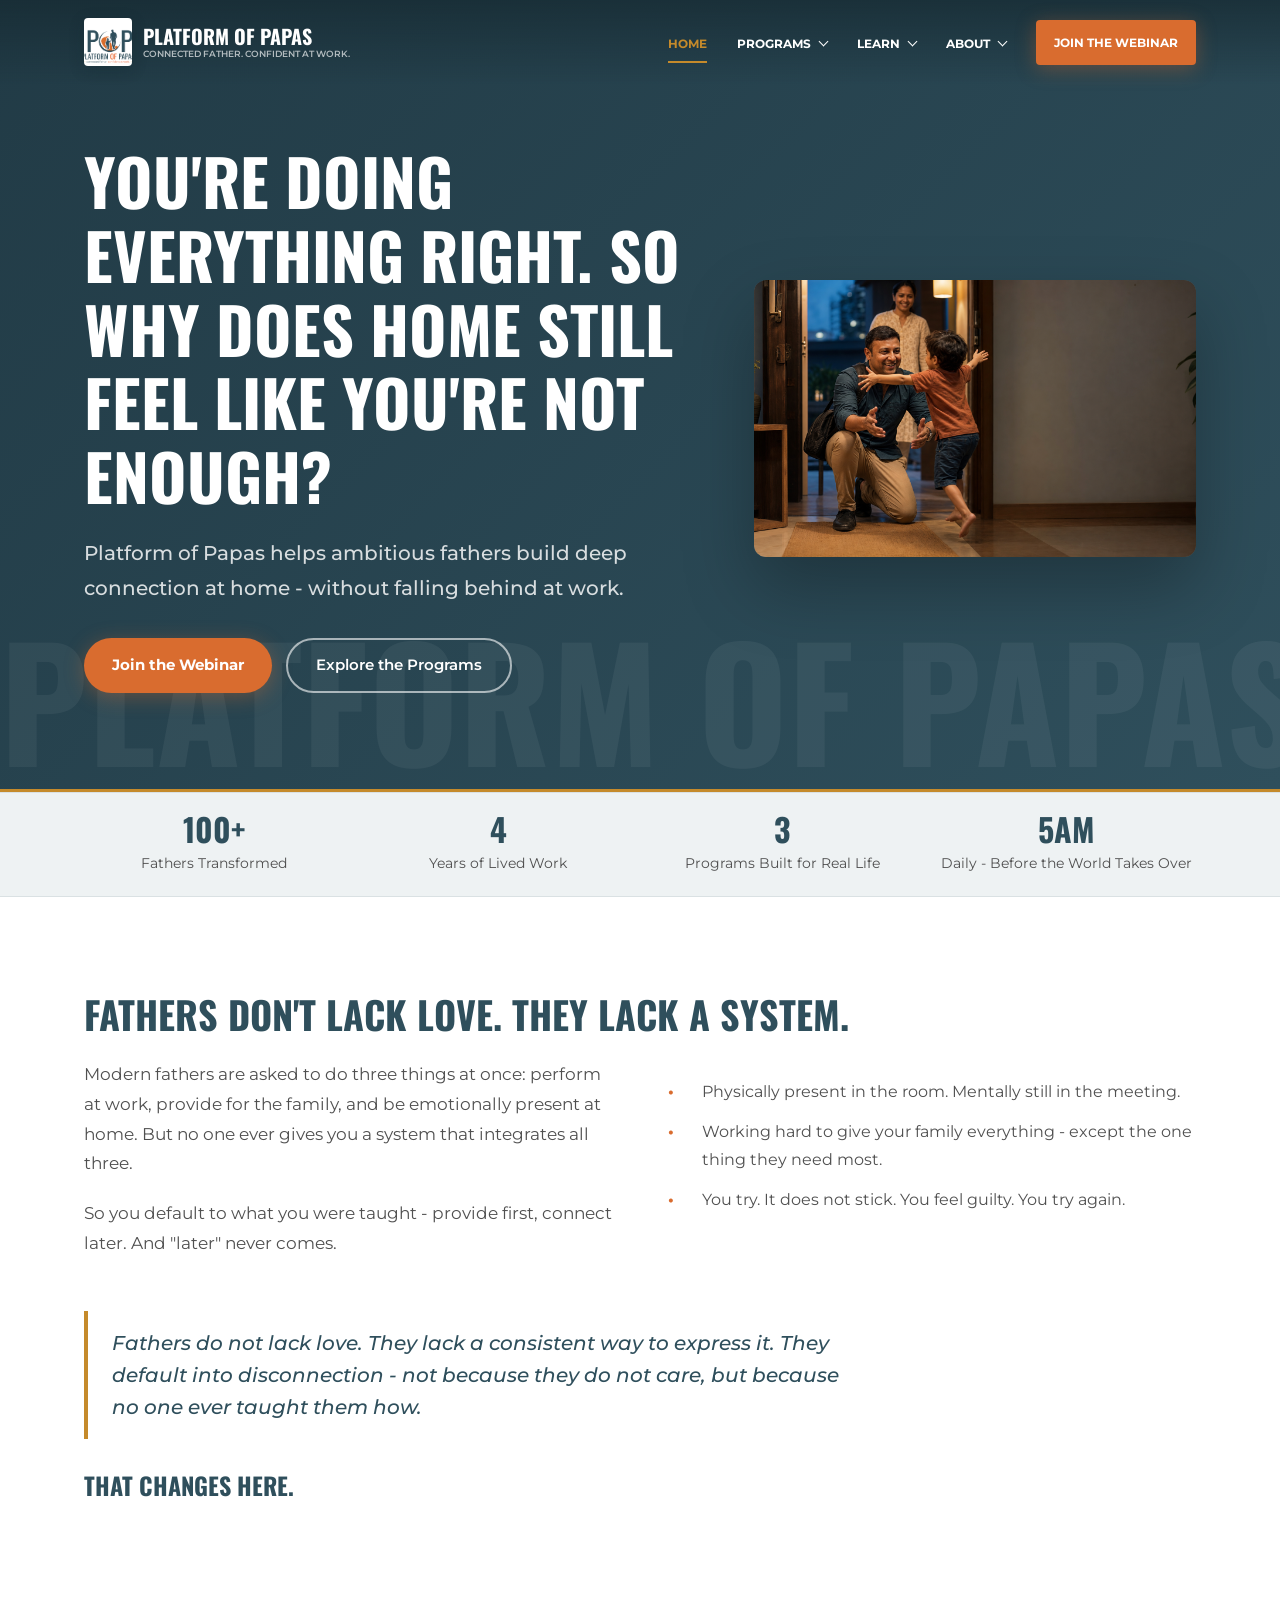
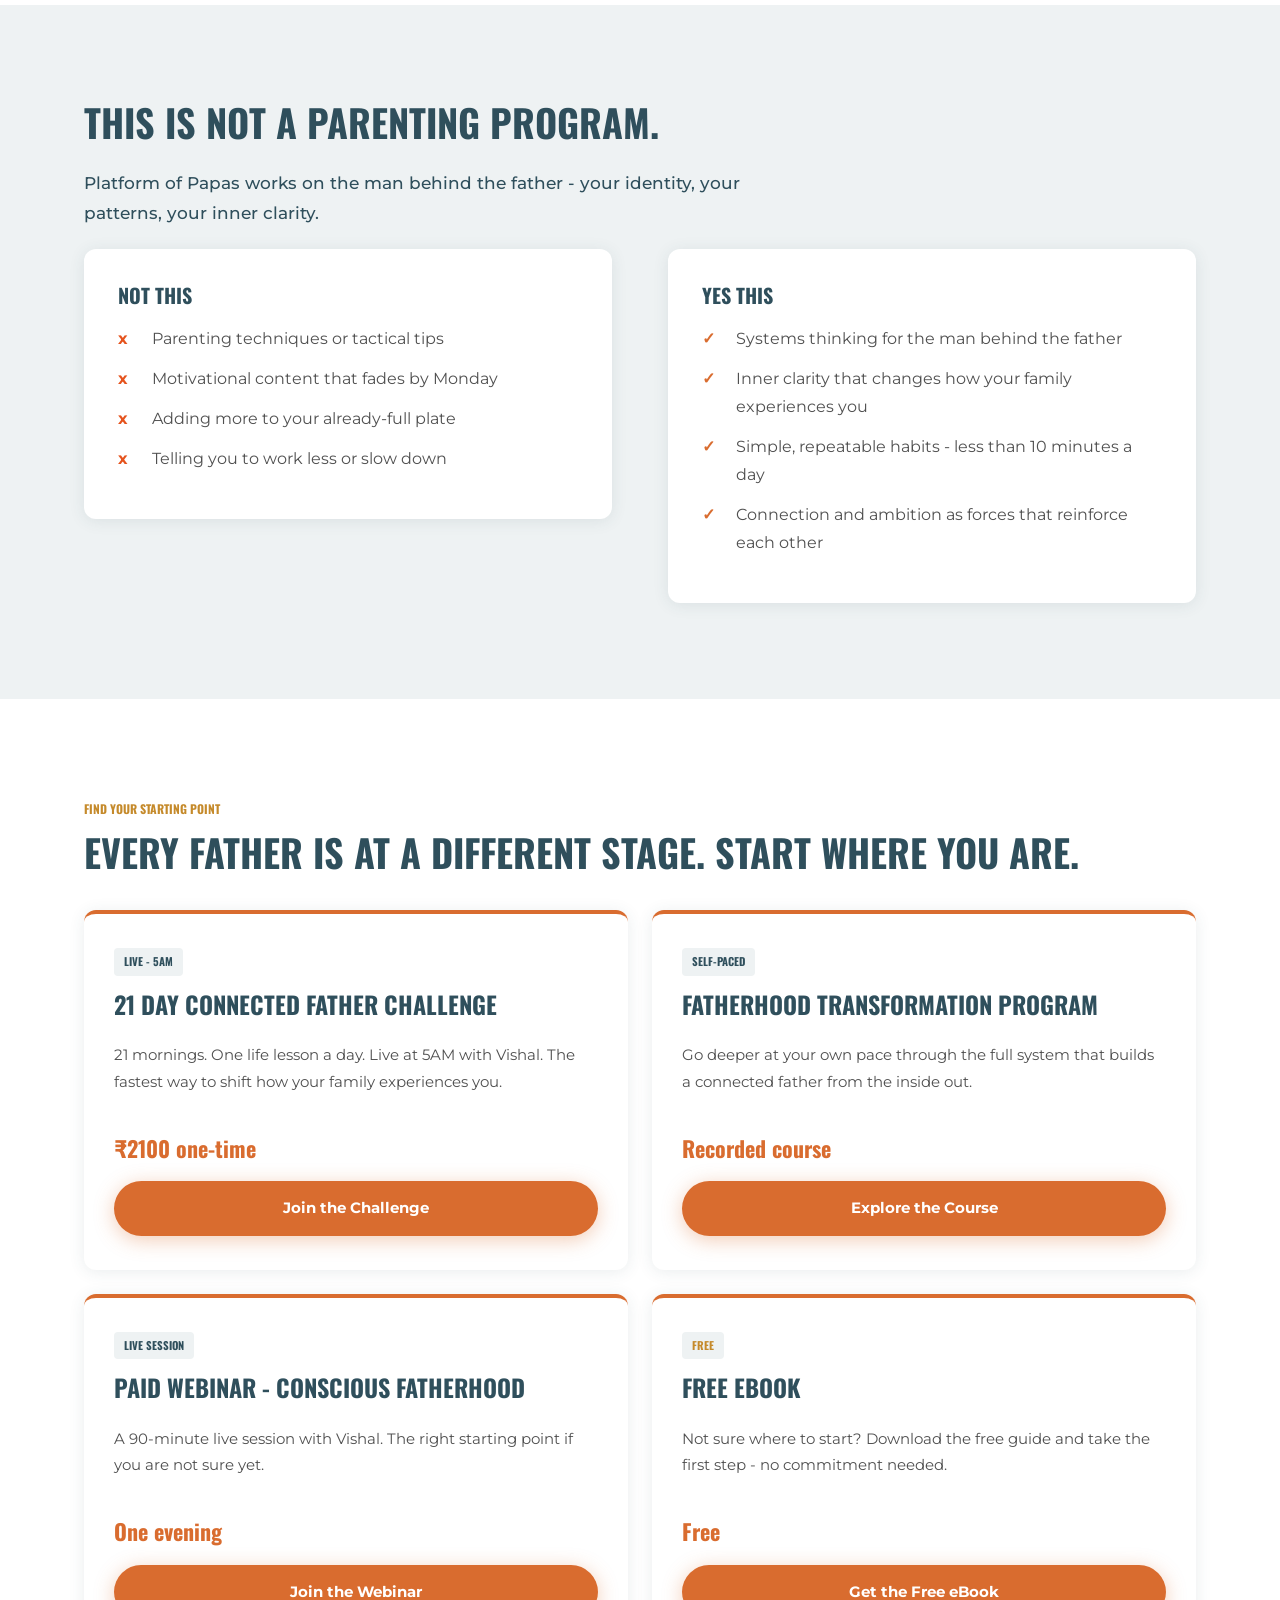
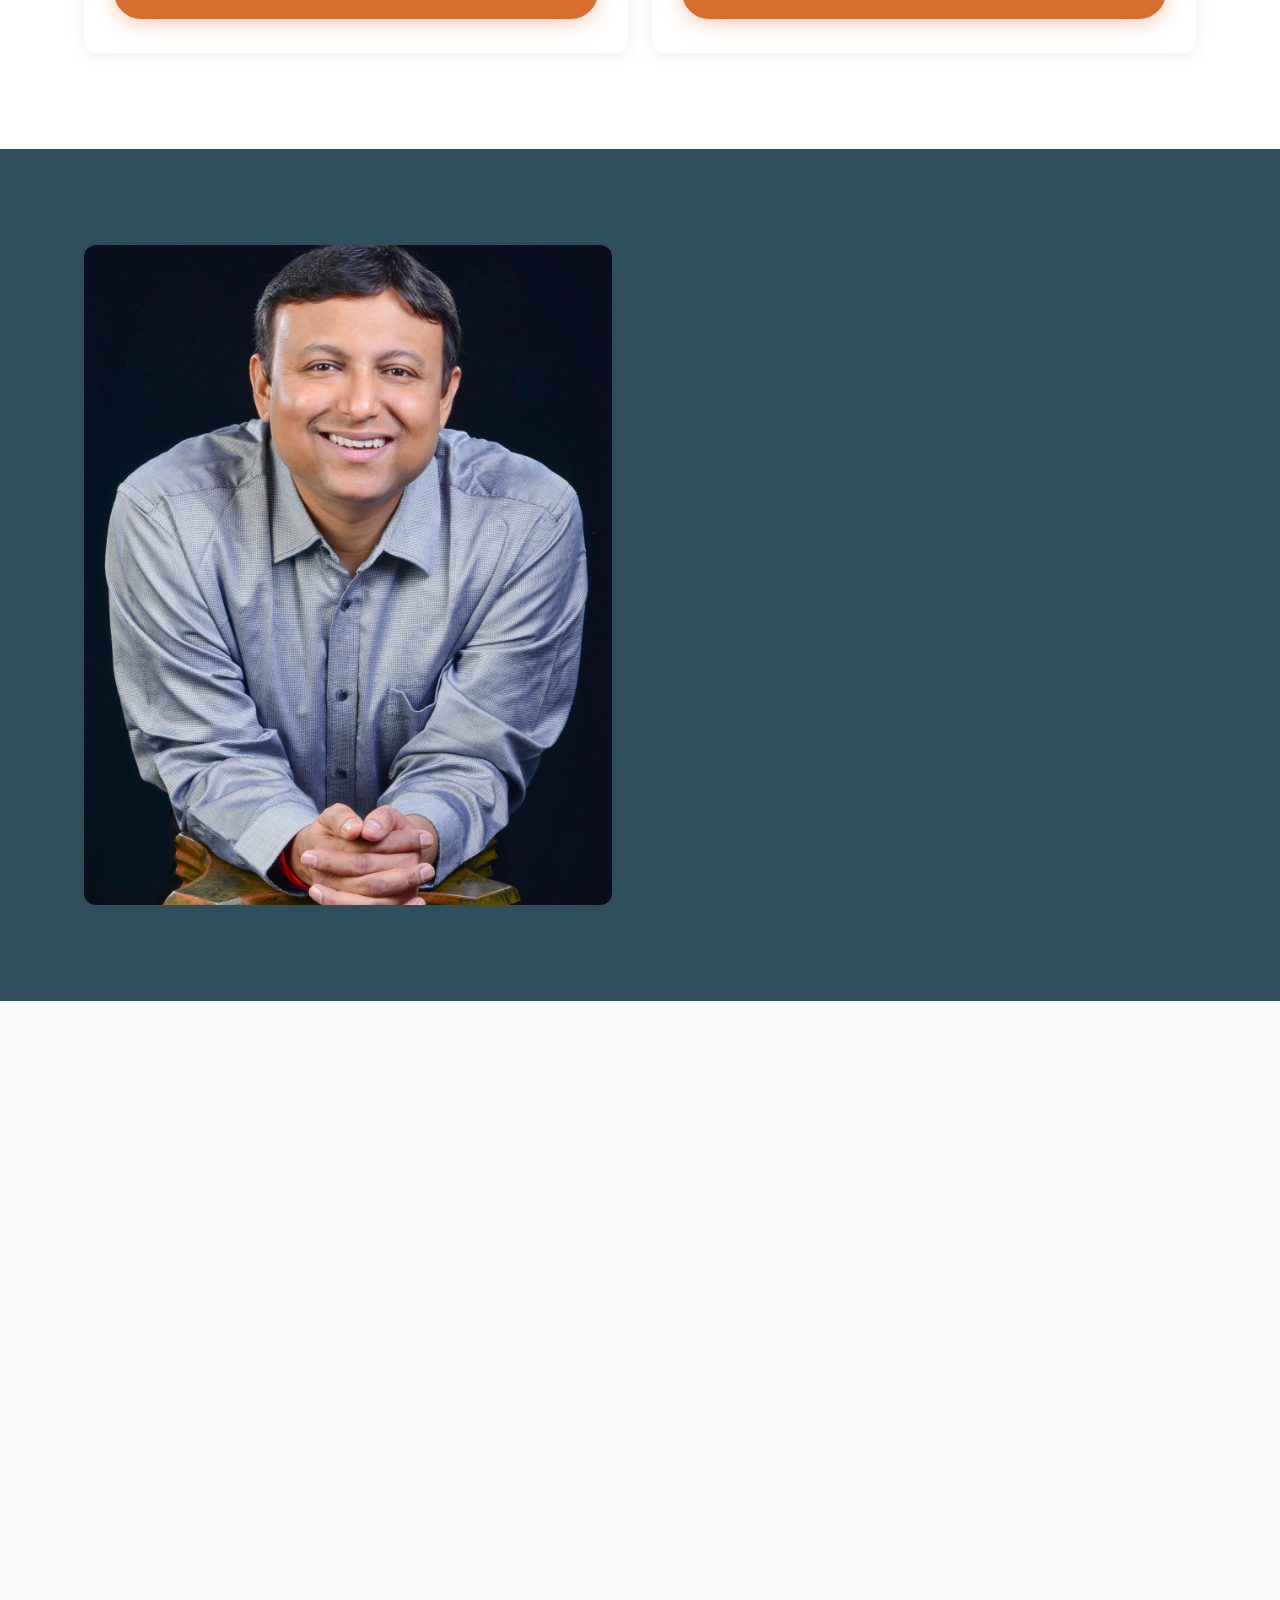
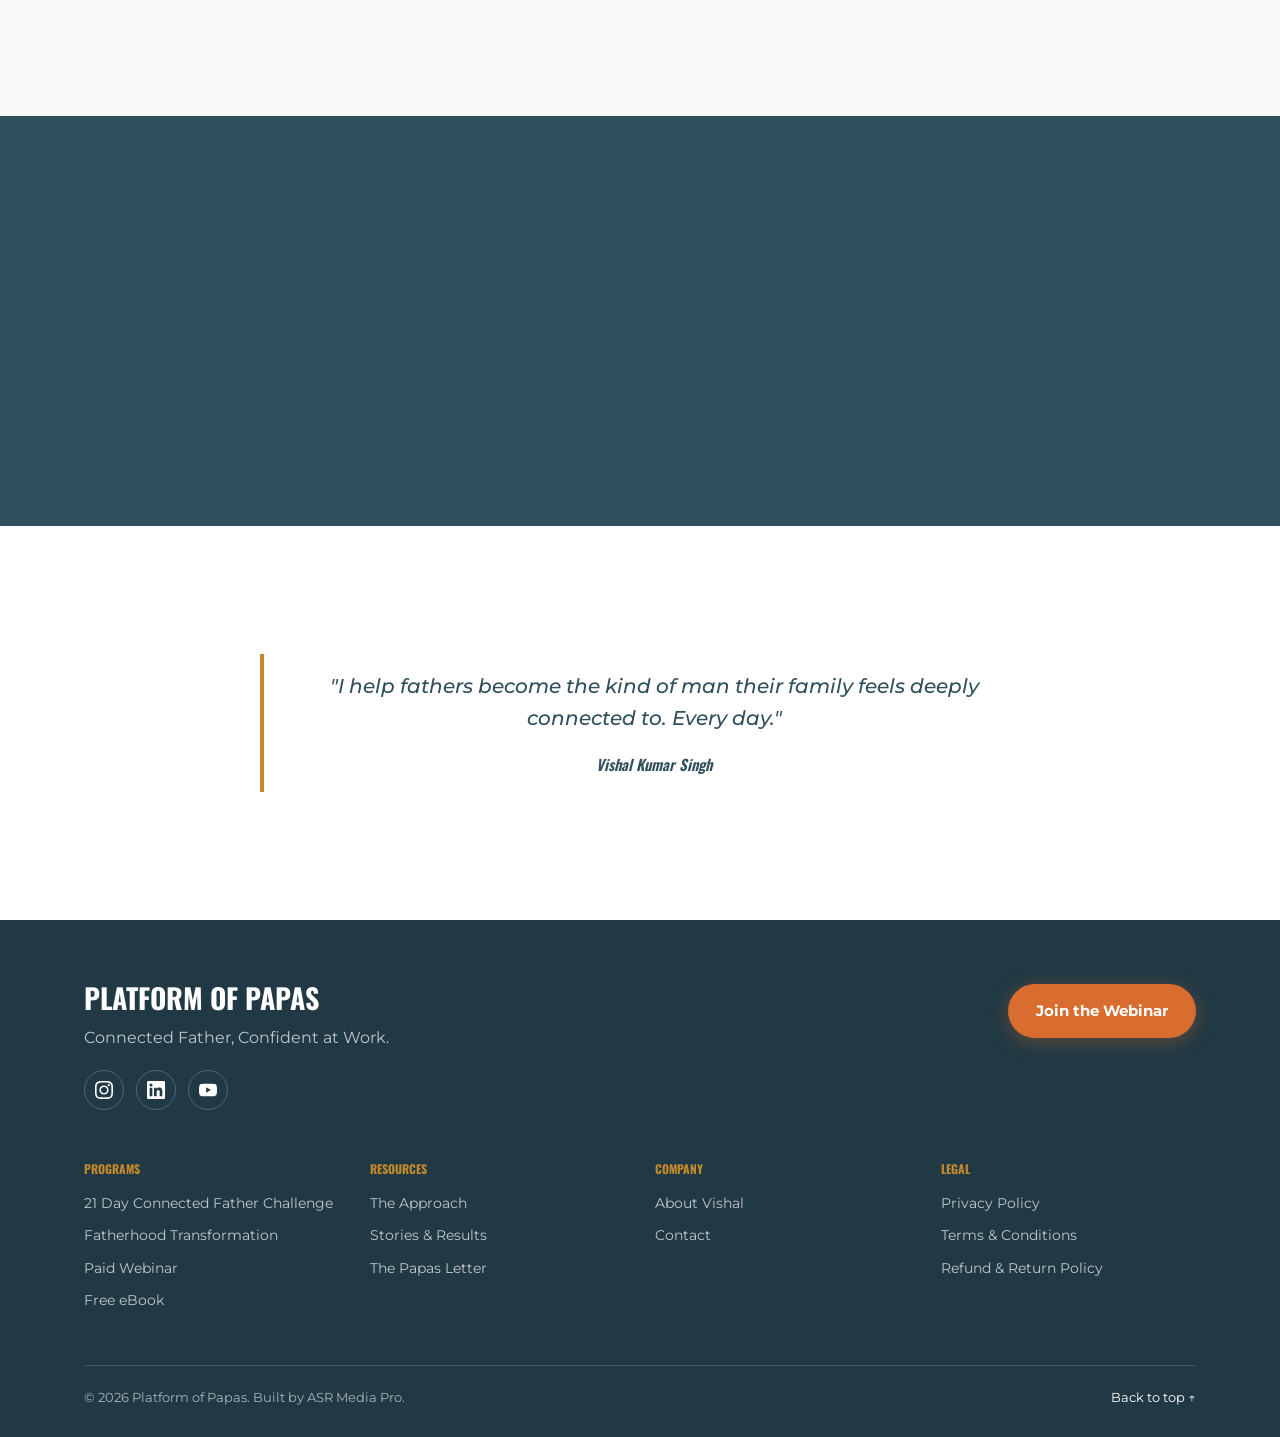
==== index.html @ cb769cd9 "Publish Platform of Papas website" ====
<!DOCTYPE html>
<html lang="en">
<head>
  <meta charset="UTF-8">
  <meta name="viewport" content="width=device-width, initial-scale=1.0">
  
  <title>Platform of Papas - Connected Father, Confident at Work</title>
  <meta name="description" content="Vishal Kumar Singh helps ambitious fathers build deep connection at home - without falling behind at work. Programs, community, and resources.">
  <meta property="og:title" content="Platform of Papas - Connected Father, Confident at Work">
  <meta property="og:description" content="Vishal Kumar Singh helps ambitious fathers build deep connection at home - without falling behind at work. Programs, community, and resources.">
  <meta property="og:image" content="./assets/og-image.svg">
  <meta property="og:url" content="/">
  <meta property="og:type" content="website">
  <link rel="preconnect" href="https://fonts.googleapis.com">
  <link rel="preconnect" href="https://fonts.gstatic.com" crossorigin>
  <link rel="stylesheet" href="assets/site.css?v=20260710i">
</head>
<body>
  <a class="skip-link" href="#main-content">Skip to content</a>
  <header class="site-header" data-site-header>
  <div class="container nav-inner">
    <a class="brand" href="./index.html" aria-label="Platform of Papas home">
      <span class="brand-mark-wrap" aria-hidden="true"><img class="brand-mark" src="./Images/pops-logo-cropped.png" alt=""></span>
      <span class="brand-copy"><span class="brand-text">Platform of Papas</span><span class="brand-tagline">Connected father. Confident at work.</span></span>
    </a>
    <nav class="desktop-nav" aria-label="Primary navigation">
      <a class="nav-link is-active" href="./index.html">Home</a>
      <div class="dropdown " data-dropdown style="--panel-width:280px">
    <button class="dropdown-trigger" type="button" aria-haspopup="true" aria-expanded="false" aria-controls="dropdown-programs" data-dropdown-trigger>Programs<span class="chevron" aria-hidden="true"></span></button>
    <ul class="dropdown-panel" id="dropdown-programs" role="menu">
      <li class="dropdown-label">Paid Programmes</li><li role="none"><a role="menuitem" href="https://lp.platformofpapas.com/21-day-connected-father-challenge">21 Day Connected Father Challenge</a></li><li role="none"><a role="menuitem" href="https://lp.platformofpapas.com/fatherhood-transformation-program">Fatherhood Transformation Program</a></li><li role="none"><a role="menuitem" href="https://lp.platformofpapas.com/webinar-lp">Conscious Fatherhood Webinar</a></li><li class="dropdown-label">Free Resource</li><li role="none"><a role="menuitem" href="./ebook/index.html">Free eBook</a></li>
    </ul>
  </div>
      <div class="dropdown " data-dropdown style="--panel-width:240px">
    <button class="dropdown-trigger" type="button" aria-haspopup="true" aria-expanded="false" aria-controls="dropdown-learn" data-dropdown-trigger>Learn<span class="chevron" aria-hidden="true"></span></button>
    <ul class="dropdown-panel" id="dropdown-learn" role="menu">
      <li role="none"><a role="menuitem" href="./approach/index.html">The Approach</a></li><li role="none"><a role="menuitem" href="./stories/index.html">Stories & Results</a></li><li role="none"><a role="menuitem" href="./newsletter/index.html">The Papas Letter</a></li>
    </ul>
  </div>
      <div class="dropdown " data-dropdown style="--panel-width:200px">
    <button class="dropdown-trigger" type="button" aria-haspopup="true" aria-expanded="false" aria-controls="dropdown-about" data-dropdown-trigger>About<span class="chevron" aria-hidden="true"></span></button>
    <ul class="dropdown-panel" id="dropdown-about" role="menu">
      <li role="none"><a role="menuitem" href="./about/index.html">About Vishal</a></li><li role="none"><a role="menuitem" href="./contact/index.html">Contact</a></li>
    </ul>
  </div>
    </nav>
    <a class="nav-cta" href="https://lp.platformofpapas.com/webinar-lp">Join the Webinar</a>
    <button class="mobile-toggle" type="button" aria-label="Toggle navigation" aria-expanded="false" aria-controls="mobile-nav" data-mobile-toggle>
      <span></span><span></span><span></span>
    </button>
  </div>
  <nav class="mobile-nav" id="mobile-nav" aria-label="Mobile navigation" data-mobile-nav>
    <a class="is-active" href="./index.html">Home</a>
    <div class="mobile-label">Programmes</div>
    <a href="https://lp.platformofpapas.com/21-day-connected-father-challenge">21 Day Connected Father Challenge</a>
    <a href="https://lp.platformofpapas.com/fatherhood-transformation-program">Fatherhood Transformation</a>
    <a href="https://lp.platformofpapas.com/webinar-lp">Paid Webinar</a>
    <a href="./ebook/index.html">Free eBook</a>
    <div class="mobile-label">Learn</div>
    <a href="./approach/index.html">The Approach</a>
    <a href="./stories/index.html">Stories & Results</a>
    <a href="./newsletter/index.html">The Papas Letter</a>
    <div class="mobile-label">About</div>
    <a href="./about/index.html">About Vishal</a>
    <a href="./contact/index.html">Contact</a>
    <a class="btn-primary mobile-cta" href="https://lp.platformofpapas.com/webinar-lp">Join the Webinar</a>
  </nav>
</header>
  <main id="main-content">
<section class="hero  with-image">
  <div class="container hero-grid">
    <div class="hero-copy reveal">
      
      <h1>You're doing everything right. So why does home still feel like you're not enough?</h1>
      <p>Platform of Papas helps ambitious fathers build deep connection at home - without falling behind at work.</p>
      <div class="hero-actions"><a class="btn-primary" href="https://lp.platformofpapas.com/webinar-lp">Join the Webinar</a> <a class="btn-secondary" href="#programs">Explore the Programs</a></div>
    </div>
    <div class="hero-media wide reveal"><img src="./Images/pops-hero-family-generated.png" alt="A father being welcomed home by his child"></div>
  </div>
</section>
  <section class="proof-bar" aria-label="Platform of Papas proof points">
  <div class="container proof-bar-inner">
    <div class="proof-item reveal"><strong data-count-to="100" data-count-suffix="+">100+</strong><span>Fathers Transformed</span></div><div class="proof-item reveal"><strong data-count-to="4" data-count-suffix="">4</strong><span>Years of Lived Work</span></div><div class="proof-item reveal"><strong data-count-to="3" data-count-suffix="">3</strong><span>Programs Built for Real Life</span></div><div class="proof-item reveal"><strong data-count-to="5" data-count-suffix="AM">5AM</strong><span>Daily - Before the World Takes Over</span></div>
  </div>
</section>
  <section class="section  ">
  <div class="container">
    
    <h2 class="reveal">Fathers don't lack love. They lack a system.</h2>
    
    <div class="two-col">
      <div class="prose reveal">
        <p>Modern fathers are asked to do three things at once: perform at work, provide for the family, and be emotionally present at home. But no one ever gives you a system that integrates all three.</p>
        <p>So you default to what you were taught - provide first, connect later. And "later" never comes.</p>
      </div>
      <div class="prose reveal">
        <ul class="truth-list">
          <li><span class="list-icon">&bull;</span><span>Physically present in the room. Mentally still in the meeting.</span></li>
          <li><span class="list-icon">&bull;</span><span>Working hard to give your family everything - except the one thing they need most.</span></li>
          <li><span class="list-icon">&bull;</span><span>You try. It does not stick. You feel guilty. You try again.</span></li>
        </ul>
      </div>
    </div>
    <blockquote class="pullquote reveal">Fathers do not lack love. They lack a consistent way to express it. They default into disconnection - not because they do not care, but because no one ever taught them how.</blockquote>
    <h3 class="reveal">That changes here.</h3>
  </div>
</section>
  <section class="section tint ">
  <div class="container">
    
    <h2 class="reveal">This is not a parenting program.</h2>
    <p class="lead prose reveal">Platform of Papas works on the man behind the father - your identity, your patterns, your inner clarity.</p>
    <div class="two-col">
      <div class="contrast-card reveal">
        <h3>NOT this</h3>
        <ul class="check-list">
          <li><span class="list-icon no">x</span><span>Parenting techniques or tactical tips</span></li>
          <li><span class="list-icon no">x</span><span>Motivational content that fades by Monday</span></li>
          <li><span class="list-icon no">x</span><span>Adding more to your already-full plate</span></li>
          <li><span class="list-icon no">x</span><span>Telling you to work less or slow down</span></li>
        </ul>
      </div>
      <div class="contrast-card reveal">
        <h3>YES this</h3>
        <ul class="check-list">
          <li><span class="list-icon">&#10003;</span><span>Systems thinking for the man behind the father</span></li>
          <li><span class="list-icon">&#10003;</span><span>Inner clarity that changes how your family experiences you</span></li>
          <li><span class="list-icon">&#10003;</span><span>Simple, repeatable habits - less than 10 minutes a day</span></li>
          <li><span class="list-icon">&#10003;</span><span>Connection and ambition as forces that reinforce each other</span></li>
        </ul>
      </div>
    </div>
  </div>
</section>
  <section class="section  ">
  <div class="container">
    <span class="eyebrow reveal">Find your starting point</span>
    <h2 class="reveal">Every father is at a different stage. Start where you are.</h2>
    
    <div id="programs"><div class="program-grid"><article class="program-card reveal">
        <span class="tag ">LIVE - 5AM</span>
        <h3>21 Day Connected Father Challenge</h3>
        <p>21 mornings. One life lesson a day. Live at 5AM with Vishal. The fastest way to shift how your family experiences you.</p>
        <div class="price">&#8377;2100 one-time</div>
        <a class="btn-primary" href="https://lp.platformofpapas.com/21-day-connected-father-challenge">Join the Challenge</a>
      </article><article class="program-card reveal">
        <span class="tag ">SELF-PACED</span>
        <h3>Fatherhood Transformation Program</h3>
        <p>Go deeper at your own pace through the full system that builds a connected father from the inside out.</p>
        <div class="price">Recorded course</div>
        <a class="btn-primary" href="https://lp.platformofpapas.com/fatherhood-transformation-program">Explore the Course</a>
      </article><article class="program-card reveal">
        <span class="tag ">LIVE SESSION</span>
        <h3>Paid Webinar - Conscious Fatherhood</h3>
        <p>A 90-minute live session with Vishal. The right starting point if you are not sure yet.</p>
        <div class="price">One evening</div>
        <a class="btn-primary" href="https://lp.platformofpapas.com/webinar-lp">Join the Webinar</a>
      </article><article class="program-card reveal">
        <span class="tag gold">FREE</span>
        <h3>Free eBook</h3>
        <p>Not sure where to start? Download the free guide and take the first step - no commitment needed.</p>
        <div class="price">Free</div>
        <a class="btn-primary" href="./ebook/index.html">Get the Free eBook</a>
      </article></div></div>
  </div>
</section>
  <section class="section dark ">
  <div class="container">
    
    
    
    <div class="about-teaser">
      <div class="image-panel reveal"><img src="./Images/DSC_6630.jpg" alt="Vishal Kumar Singh, founder of Platform of Papas"></div>
      <div class="reveal">
        <span class="eyebrow">Who is Vishal</span>
        <h2>Vishal Kumar Singh</h2>
        <p class="lead">Fatherhood Connection Architect &middot; Platform of Papas</p>
        <p>Vishal is not a parenting coach. He is a high-performing professional who nearly lost himself to his career - and rebuilt his identity from the inside out. He has since helped 100+ ambitious fathers build deep connection at home, without compromising what they have built at work.</p>
        <p>Not theory. Lived experience. Systems that actually hold.</p>
        <a class="text-link" href="./about/index.html">Read Vishal's Story &rarr;</a>
      </div>
    </div>
  </div>
</section>
  <section class="section off ">
  <div class="container">
    <span class="eyebrow reveal">What fathers say</span>
    <h2 class="reveal">Real shifts from men doing the work.</h2>
    
    <div class="testimonial-grid "><article class="testimonial-card reveal">
    <blockquote>
      <div class="testimonial-stars" aria-label="Five stars">&#9733;&#9733;&#9733;&#9733;&#9733;</div>
      <p class="testimonial-quote">"These questions made me more mindful and self-aware. I now see my patterns clearly - especially where I was depending on external validation. Now I have clarity and direction."</p>
      <cite class="testimonial-name">Harsh Gurung</cite>
    </blockquote>
  </article><article class="testimonial-card reveal">
    <blockquote>
      <div class="testimonial-stars" aria-label="Five stars">&#9733;&#9733;&#9733;&#9733;&#9733;</div>
      <p class="testimonial-quote">"I feel more in control now. Not because things changed outside - but because I have more clarity within."</p>
      <cite class="testimonial-name">Manoj Thakur</cite>
    </blockquote>
  </article><article class="testimonial-card reveal">
    <blockquote>
      <div class="testimonial-stars" aria-label="Five stars">&#9733;&#9733;&#9733;&#9733;&#9733;</div>
      <p class="testimonial-quote">"I am more determined and focused. I have created positive references in my mind. Now nothing feels impossible."</p>
      <cite class="testimonial-name">Challenge Participant, Cohort 2</cite>
    </blockquote>
  </article></div><p class="reveal" style="margin-top:28px"><a class="text-link" href="./stories/index.html">Read more stories &rarr;</a></p>
  </div>
</section>
  <section class="newsletter-strip">
  <div class="container">
    <h2 class="reveal">The Papas Letter</h2>
    <p class="reveal">Every week, one insight for the father who wants to show up fully - at home and at work. No noise. No pressure.</p>
    <button class="btn-primary newsletter-modal-cta reveal" type="button" data-modal-open aria-haspopup="dialog" aria-controls="ghlModal">Join The Papas Letter</button>
    <p class="newsletter-privacy reveal">No spam. No sales. Unsubscribe anytime.</p>
  </div>
</section>
  <section class="section  center">
  <div class="container">
    
    
    
    <blockquote class="pullquote centered reveal">"I help fathers become the kind of man their family feels deeply connected to. Every day."<br><cite class="testimonial-name">Vishal Kumar Singh</cite></blockquote>
  </div>
</section>
  <div class="ghl-modal-overlay" id="ghlModal" role="dialog" aria-modal="true" aria-labelledby="ghlModalTitle" aria-hidden="true">
    <div class="ghl-modal-box" role="document">
      <button class="ghl-modal-close" id="ghlModalClose" type="button" aria-label="Close newsletter signup">&times;</button>
      <div class="ghl-modal-header">
        <h2 id="ghlModalTitle">Join The Papas Letter</h2>
        <p>One honest insight for ambitious fathers, delivered every Sunday.</p>
      </div>
      <div class="ghl-modal-form-scroll">
        <div id="ghlIframeLoading" class="ghl-loading" role="status">Loading form...</div>
        <div id="ghlFormHolder"></div>
      </div>
    </div>
  </div>
  </main>
  <footer class="site-footer">
  <div class="container">
    <div class="footer-top">
      <div class="footer-brand">
        <h2>PLATFORM OF PAPAS</h2>
        <p>Connected Father, Confident at Work.</p>
        <div class="socials" aria-label="Social links">
          <a href="https://www.instagram.com/platformofpapas" target="_blank" rel="noopener noreferrer" aria-label="Instagram (opens in a new tab)">
            <svg viewBox="0 0 24 24" aria-hidden="true" focusable="false"><path d="M12 2.163c3.204 0 3.584.012 4.85.07 3.252.148 4.771 1.691 4.919 4.919.058 1.265.069 1.645.069 4.849 0 3.205-.012 3.584-.069 4.849-.149 3.225-1.664 4.771-4.919 4.919-1.266.058-1.644.07-4.85.07-3.204 0-3.584-.012-4.849-.07-3.26-.149-4.771-1.699-4.919-4.92-.058-1.265-.07-1.644-.07-4.849 0-3.204.013-3.583.07-4.849.149-3.227 1.664-4.771 4.919-4.919 1.266-.057 1.645-.069 4.849-.069zM12 0C8.741 0 8.333.014 7.053.072 2.695.272.273 2.69.073 7.052.014 8.333 0 8.741 0 12s.014 3.668.072 4.948c.2 4.358 2.618 6.78 6.98 6.98C8.333 23.986 8.741 24 12 24s3.668-.014 4.948-.072c4.354-.2 6.782-2.618 6.979-6.98C23.986 15.668 24 15.259 24 12s-.014-3.667-.072-4.947C23.732 2.699 21.311.272 16.949.072 15.668.014 15.259 0 12 0zm0 5.838A6.162 6.162 0 1 0 12 18.162 6.162 6.162 0 0 0 12 5.838zm0 10.162a4 4 0 1 1 0-8 4 4 0 0 1 0 8zm6.406-11.845a1.44 1.44 0 1 0 0 2.881 1.44 1.44 0 0 0 0-2.881z"/></svg>
          </a>
          <a href="https://www.linkedin.com/company/platform-of-papas/" target="_blank" rel="noopener noreferrer" aria-label="LinkedIn (opens in a new tab)">
            <svg viewBox="0 0 24 24" aria-hidden="true" focusable="false"><path d="M20.447 20.452h-3.554v-5.569c0-1.328-.027-3.037-1.852-3.037-1.853 0-2.136 1.445-2.136 2.939v5.667H9.351V9h3.414v1.561h.046c.477-.9 1.637-1.85 3.37-1.85 3.601 0 4.267 2.37 4.267 5.455v6.286zM5.337 7.433a2.062 2.062 0 1 1 0-4.124 2.062 2.062 0 0 1 0 4.124zM7.119 20.452H3.554V9h3.565v11.452zM22.225 0H1.771C.792 0 0 .774 0 1.729v20.542C0 23.227.792 24 1.771 24h20.451C23.2 24 24 23.227 24 22.271V1.729C24 .774 23.2 0 22.222 0h.003z"/></svg>
          </a>
          <a href="https://www.youtube.com/@PlatformOfPapas" target="_blank" rel="noopener noreferrer" aria-label="YouTube (opens in a new tab)">
            <svg viewBox="0 0 24 24" aria-hidden="true" focusable="false"><path d="M23.498 6.186a3.016 3.016 0 0 0-2.122-2.136C19.505 3.545 12 3.545 12 3.545s-7.505 0-9.377.505A3.017 3.017 0 0 0 .502 6.186C0 8.07 0 12 0 12s0 3.93.502 5.814a3.016 3.016 0 0 0 2.122 2.136c1.871.505 9.376.505 9.376.505s7.505 0 9.377-.505a3.015 3.015 0 0 0 2.122-2.136C24 15.93 24 12 24 12s0-3.93-.502-5.814zM9.545 15.568V8.432L15.818 12l-6.273 3.568z"/></svg>
          </a>
        </div>
      </div>
      <a class="btn-primary" href="https://lp.platformofpapas.com/webinar-lp">Join the Webinar</a>
    </div>
    <div class="footer-links">
      <div>
        <h3>Programs</h3>
        <a href="https://lp.platformofpapas.com/21-day-connected-father-challenge">21 Day Connected Father Challenge</a>
        <a href="https://lp.platformofpapas.com/fatherhood-transformation-program">Fatherhood Transformation</a>
        <a href="https://lp.platformofpapas.com/webinar-lp">Paid Webinar</a>
        <a href="./ebook/index.html">Free eBook</a>
      </div>
      <div>
        <h3>Resources</h3>
        <a href="./approach/index.html">The Approach</a>
        <a href="./stories/index.html">Stories & Results</a>
        <a href="./newsletter/index.html">The Papas Letter</a>
      </div>
      <div>
        <h3>Company</h3>
        <a href="./about/index.html">About Vishal</a>
        <a href="./contact/index.html">Contact</a>
      </div>
      <div>
        <h3>Legal</h3>
        <a href="./privacy/index.html">Privacy Policy</a>
        <a href="./terms/index.html">Terms &amp; Conditions</a>
        <a href="./refund-policy/index.html">Refund &amp; Return Policy</a>
      </div>
    </div>
    <div class="footer-bottom">
      <span>&copy; 2026 Platform of Papas. Built by ASR Media Pro.</span>
      <a href="#main-content">Back to top &uarr;</a>
    </div>
  </div>
</footer>
  <script src="assets/site.js?v=20260710b"></script>
</body>
</html>
---- assets/site.css ----
@import url("https://fonts.googleapis.com/css2?family=Oswald:wght@400;600;700&family=Montserrat:wght@400;500;600;700&display=swap");

:root {
  --color-slate: #2f4f5c;
  --color-slate-light: #3d6272;
  --color-slate-dark: #203944;
  --color-slate-tint: #eef2f3;
  --color-orange: #d96c2f;
  --color-orange-hover: #c05a20;
  --color-amber: #e5531d;
  --color-gold: #c58a2b;
  --color-gold-tint: #f7eee6;
  --color-gray-dark: #505050;
  --color-gray-mid: #777;
  --color-gray-light: #aaa;
  --color-white: #fff;
  --color-off-white: #f9f9f9;
  --font-display: "Oswald", sans-serif;
  --font-body: "Montserrat", sans-serif;
  --radius-sm: 4px;
  --radius-md: 8px;
  --radius-lg: 12px;
  --radius-pill: 999px;
  --shadow-card: 0 2px 16px rgba(47, 79, 92, 0.1);
  --shadow-card-hover: 0 6px 32px rgba(47, 79, 92, 0.18);
  --shadow-cta: 0 4px 20px rgba(217, 108, 47, 0.35);
}

*,
*::before,
*::after {
  box-sizing: border-box;
}

html {
  scroll-behavior: smooth;
}

body {
  margin: 0;
  font-family: var(--font-body);
  color: var(--color-gray-dark);
  background: var(--color-off-white);
  line-height: 1.75;
  -webkit-font-smoothing: antialiased;
  overflow-x: hidden;
}

body.nav-open {
  overflow: hidden;
}

h1,
h2,
h3,
h4,
h5,
h6 {
  text-transform: uppercase;
}

img,
svg {
  max-width: 100%;
  display: block;
}

a {
  color: inherit;
}

button,
input,
select,
textarea {
  font: inherit;
}

:focus-visible {
  outline: 2px solid var(--color-gold);
  outline-offset: 3px;
}

.skip-link {
  position: absolute;
  left: 16px;
  top: -80px;
  z-index: 999;
  background: var(--color-white);
  color: var(--color-slate);
  padding: 10px 16px;
  border-radius: var(--radius-pill);
  font-weight: 700;
  transition: top 0.2s;
}

.skip-link:focus {
  top: 16px;
}

.sr-only {
  position: absolute;
  width: 1px;
  height: 1px;
  padding: 0;
  margin: -1px;
  overflow: hidden;
  clip: rect(0, 0, 0, 0);
  white-space: nowrap;
  border: 0;
}

.container {
  max-width: 1160px;
  margin: 0 auto;
  padding: 0 24px;
}

.narrow {
  max-width: 760px;
}

.prose {
  max-width: 680px;
}

.site-header {
  position: fixed;
  inset: 0 0 auto 0;
  z-index: 100;
  height: 84px;
  background: linear-gradient(to bottom, rgba(22, 42, 50, 0.74), rgba(22, 42, 50, 0));
  color: var(--color-white);
  transition: background 0.25s ease, box-shadow 0.25s ease, height 0.25s ease;
}

.site-header.is-solid,
.site-header.is-scrolled {
  background: rgba(32, 57, 68, 0.97);
  box-shadow: 0 10px 32px rgba(10, 30, 38, 0.18);
  backdrop-filter: blur(16px);
}

.nav-inner {
  height: 84px;
  display: flex;
  align-items: center;
  justify-content: space-between;
  gap: 30px;
}

.brand {
  display: inline-flex;
  align-items: center;
  gap: 11px;
  text-decoration: none;
  min-width: max-content;
  position: relative;
  z-index: 101;
}

.brand-mark-wrap {
  position: relative;
  width: 48px;
  height: 48px;
  flex: 0 0 48px;
  overflow: hidden;
  border-radius: var(--radius-sm);
  background: var(--color-white);
  box-shadow: 0 4px 16px rgba(7, 24, 31, 0.2);
}

.brand-mark {
  position: absolute;
  width: 58px;
  max-width: none;
  height: auto;
  left: 50%;
  top: 49%;
  transform: translate(-50%, -50%);
}

.brand-copy {
  display: flex;
  flex-direction: column;
  gap: 3px;
}

.brand-text {
  font-family: var(--font-display);
  font-size: 20px;
  font-weight: 700;
  color: var(--color-white);
  text-transform: uppercase;
  line-height: 1;
}

.brand-tagline {
  color: rgba(255, 255, 255, 0.66);
  font-size: 9px;
  font-weight: 600;
  line-height: 1;
  text-transform: uppercase;
}

.desktop-nav {
  display: flex;
  align-items: center;
  justify-content: flex-end;
  gap: 30px;
  flex: 1;
}

.nav-link,
.dropdown-trigger {
  position: relative;
  color: var(--color-white);
  text-decoration: none;
  background: transparent;
  border: 0;
  padding: 31px 0 29px;
  cursor: pointer;
  font-size: 12px;
  font-weight: 700;
  text-transform: uppercase;
  transition: color 0.18s ease;
}

.dropdown-trigger {
  display: inline-flex;
  align-items: center;
  gap: 9px;
}

.chevron {
  width: 7px;
  height: 7px;
  border-right: 1.5px solid currentColor;
  border-bottom: 1.5px solid currentColor;
  transform: translateY(-2px) rotate(45deg);
  transition: transform 0.18s ease;
}

.dropdown.is-open .chevron {
  transform: translateY(2px) rotate(225deg);
}

.nav-link:hover,
.dropdown-trigger:hover,
.nav-link.is-active,
.dropdown.is-active > .dropdown-trigger {
  color: var(--color-gold);
}

.nav-link:focus-visible,
.dropdown-trigger:focus-visible {
  outline: none;
  color: var(--color-gold);
}

.nav-link.is-active::after,
.dropdown.is-active > .dropdown-trigger::after {
  content: "";
  position: absolute;
  left: 0;
  right: 0;
  bottom: 20px;
  height: 2px;
  background: var(--color-gold);
}

.dropdown {
  position: relative;
}

.dropdown-panel {
  position: absolute;
  top: calc(100% - 8px);
  left: -20px;
  width: var(--panel-width, 260px);
  margin: 0;
  padding: 10px;
  list-style: none;
  background: var(--color-white);
  border: 1px solid rgba(47, 79, 92, 0.12);
  border-top: 3px solid var(--color-orange);
  border-radius: var(--radius-md);
  box-shadow: 0 22px 56px rgba(17, 42, 52, 0.2);
  opacity: 0;
  transform: translateY(-4px) scale(0.98);
  transform-origin: top left;
  pointer-events: none;
  transition: opacity 0.18s ease, transform 0.18s ease;
}

.dropdown.is-open .dropdown-panel {
  opacity: 1;
  transform: translateY(0) scale(1);
  pointer-events: auto;
}

.dropdown-label {
  padding: 11px 12px 6px;
  font-family: var(--font-display);
  font-size: 11px;
  font-weight: 700;
  color: var(--color-orange);
  text-transform: uppercase;
}

.dropdown-panel a {
  display: block;
  padding: 11px 12px;
  color: var(--color-slate);
  text-decoration: none;
  border-radius: var(--radius-sm);
  font-size: 13px;
  font-weight: 600;
  line-height: 1.35;
}

.dropdown-panel a:hover,
.dropdown-panel a:focus-visible {
  background: var(--color-slate-tint);
  color: var(--color-orange-hover);
}

.nav-cta,
.btn-primary,
.btn-secondary {
  display: inline-flex;
  align-items: center;
  justify-content: center;
  gap: 8px;
  text-decoration: none;
  border-radius: var(--radius-pill);
  border: 0;
  cursor: pointer;
  white-space: nowrap;
}

.nav-cta,
.btn-primary {
  background: var(--color-orange);
  color: var(--color-white);
  font-weight: 700;
  font-size: 15px;
  padding: 14px 28px;
  box-shadow: var(--shadow-cta);
  transition: background 0.2s, transform 0.15s, box-shadow 0.2s;
}

.nav-cta {
  padding: 12px 18px;
  border-radius: var(--radius-sm);
  font-size: 12px;
  text-transform: uppercase;
}

.nav-cta:hover,
.btn-primary:hover {
  background: var(--color-orange-hover);
  transform: translateY(-2px);
  box-shadow: 0 8px 28px rgba(217, 108, 47, 0.45);
}

.btn-secondary {
  background: transparent;
  color: var(--color-white);
  font-weight: 600;
  font-size: 15px;
  padding: 12px 28px;
  border: 2px solid rgba(255, 255, 255, 0.6);
  transition: border-color 0.2s, background 0.2s, transform 0.15s;
}

.btn-secondary:hover {
  border-color: var(--color-white);
  background: rgba(255, 255, 255, 0.08);
  transform: translateY(-2px);
}

.btn-secondary.dark {
  color: var(--color-slate);
  border-color: var(--color-slate);
}

.btn-secondary.dark:hover {
  background: rgba(47, 79, 92, 0.08);
}

.mobile-toggle {
  display: none;
  width: 42px;
  height: 42px;
  border: 0;
  background: transparent;
  color: var(--color-white);
  cursor: pointer;
  padding: 8px;
}

.mobile-toggle:focus-visible {
  outline: 1px solid var(--color-gold);
  outline-offset: -2px;
  border-radius: var(--radius-sm);
}

.mobile-toggle span {
  display: block;
  height: 2px;
  margin: 6px 0;
  background: currentColor;
  transition: transform 0.25s ease, opacity 0.25s ease;
}

.mobile-toggle.is-open span:nth-child(1) {
  transform: translateY(8px) rotate(45deg);
}

.mobile-toggle.is-open span:nth-child(2) {
  opacity: 0;
}

.mobile-toggle.is-open span:nth-child(3) {
  transform: translateY(-8px) rotate(-45deg);
}

.mobile-nav {
  position: fixed;
  inset: 0;
  z-index: 99;
  background: var(--color-slate-dark);
  color: var(--color-white);
  transform: translateX(100%);
  transition: transform 0.3s ease;
  padding: 92px 0 32px;
  overflow-y: auto;
}

.mobile-nav.is-open {
  transform: translateX(0);
}

.mobile-nav a {
  display: block;
  padding: 10px 32px;
  color: var(--color-white);
  text-decoration: none;
  font-family: var(--font-display);
  font-size: 18px;
  font-weight: 600;
  text-transform: uppercase;
}

.mobile-nav a:hover,
.mobile-nav a.is-active {
  color: var(--color-gold);
}

.mobile-label {
  padding: 24px 32px 5px;
  font-family: var(--font-display);
  font-size: 11px;
  font-weight: 700;
  color: var(--color-gold);
  text-transform: uppercase;
}

.mobile-cta {
  margin: 24px 32px 0;
  width: calc(100% - 64px);
}

main {
  background: var(--color-off-white);
}

.hero {
  position: relative;
  min-height: 88vh;
  display: flex;
  align-items: center;
  padding: 144px 0 96px;
  background:
    linear-gradient(135deg, rgba(32, 57, 68, 0.92), rgba(47, 79, 92, 0.96)),
    var(--color-slate);
  color: var(--color-white);
  overflow: hidden;
  border-bottom: 3px solid var(--color-gold);
}

.hero::before {
  content: "PLATFORM OF PAPAS";
  position: absolute;
  right: -24px;
  bottom: 22px;
  font-family: var(--font-display);
  font-size: clamp(56px, 12vw, 170px);
  font-weight: 700;
  color: rgba(255, 255, 255, 0.055);
  line-height: 0.9;
  white-space: nowrap;
  pointer-events: none;
}

.hero.with-image .hero-grid {
  display: grid;
  grid-template-columns: minmax(0, 1fr) minmax(320px, 0.72fr);
  align-items: center;
  gap: 56px;
}

.hero.center {
  text-align: center;
}

.hero.center .hero-copy {
  margin: 0 auto;
}

.hero-copy {
  position: relative;
  z-index: 1;
  max-width: 760px;
}

.hero h1 {
  margin: 0;
  font-family: var(--font-display);
  font-size: clamp(36px, 6vw, 64px);
  line-height: 1.15;
  font-weight: 700;
  color: var(--color-white);
}

.hero p {
  max-width: 620px;
  margin: 24px 0 0;
  color: rgba(255, 255, 255, 0.82);
  font-size: 20px;
  font-weight: 500;
}

.hero.center p {
  margin-left: auto;
  margin-right: auto;
}

.eyebrow {
  display: inline-block;
  margin-bottom: 12px;
  font-family: var(--font-display);
  font-size: 12px;
  font-weight: 700;
  color: var(--color-gold);
  text-transform: uppercase;
}

.hero-actions,
.section-actions {
  display: flex;
  align-items: center;
  flex-wrap: wrap;
  gap: 14px;
  margin-top: 32px;
}

.hero.center .hero-actions,
.section.center .section-actions {
  justify-content: center;
}

.newsletter-modal-cta {
  min-width: 220px;
}

.hero-media {
  position: relative;
  z-index: 1;
  aspect-ratio: 4 / 5;
  border-radius: var(--radius-lg);
  overflow: hidden;
  box-shadow: 0 30px 70px rgba(0, 0, 0, 0.28);
  background: var(--color-slate-light);
}

.hero-media.wide {
  aspect-ratio: 16 / 10;
}

.hero-media img {
  width: 100%;
  height: 100%;
  object-fit: cover;
}

.photo-label {
  position: absolute;
  inset: 0;
  display: grid;
  place-items: center;
  color: rgba(255, 255, 255, 0.58);
  font-size: 13px;
  font-weight: 600;
}

.section {
  padding: 96px 0;
  background: var(--color-white);
}

.section.tint {
  background: var(--color-slate-tint);
}

.section.off {
  background: var(--color-off-white);
}

.section.gold-tint {
  background: var(--color-gold-tint);
}

.section.dark {
  background: var(--color-slate);
  color: var(--color-white);
}

.section.orange {
  background: var(--color-orange);
  color: var(--color-white);
}

.section.orange .btn-primary {
  background: var(--color-slate-dark);
  color: var(--color-white);
  box-shadow: 0 8px 24px rgba(22, 42, 50, 0.28);
}

.section.orange .btn-primary:hover {
  background: var(--color-slate);
  box-shadow: 0 12px 30px rgba(22, 42, 50, 0.34);
}

.section.approach-cta {
  background: var(--color-slate-tint);
  color: var(--color-slate);
  border-top: 1px solid rgba(47, 79, 92, 0.12);
}

.section.approach-cta h2 {
  color: var(--color-slate-dark);
}

.section.approach-cta .lead {
  color: var(--color-gray-dark);
}

.section.center {
  text-align: center;
}

.section.center .lead {
  margin-left: auto;
  margin-right: auto;
}

.section h2 {
  margin: 0 0 24px;
  font-family: var(--font-display);
  font-size: clamp(28px, 4vw, 38px);
  line-height: 1.15;
  color: var(--color-slate);
}

.section.dark h2,
.section.orange h2,
.section.dark h3,
.section.orange h3 {
  color: var(--color-white);
}

.section h3 {
  margin: 0 0 10px;
  font-family: var(--font-display);
  font-size: 24px;
  line-height: 1.2;
  color: var(--color-slate);
}

.section p {
  margin: 0 0 20px;
  font-size: 17px;
}

.section.dark p,
.section.orange p {
  color: rgba(255, 255, 255, 0.78);
}

.lead {
  font-size: 20px;
  font-weight: 500;
  color: var(--color-slate);
}

.section.dark .lead,
.section.orange .lead {
  color: rgba(255, 255, 255, 0.92);
}

.proof-bar {
  background: var(--color-slate-tint);
  border-top: 1px solid rgba(47, 79, 92, 0.1);
  border-bottom: 1px solid rgba(47, 79, 92, 0.1);
  padding: 20px 0;
}

.proof-bar-inner {
  display: grid;
  grid-template-columns: repeat(4, 1fr);
  gap: 24px;
  text-align: center;
}

.proof-item strong {
  display: block;
  font-family: var(--font-display);
  font-size: 32px;
  line-height: 1;
  color: var(--color-slate);
}

.proof-item span {
  display: block;
  margin-top: 6px;
  font-size: 14px;
  color: var(--color-gray-dark);
}

.two-col,
.contact-grid,
.about-teaser {
  display: grid;
  grid-template-columns: repeat(2, minmax(0, 1fr));
  gap: 56px;
  align-items: start;
}

.about-teaser {
  align-items: center;
}

.pullquote {
  max-width: 760px;
  margin: 32px 0;
  padding: 16px 0 16px 24px;
  border-left: 4px solid var(--color-gold);
  color: var(--color-slate);
  font-size: 20px;
  font-weight: 500;
  font-style: italic;
  line-height: 1.6;
}

.pullquote.centered {
  margin-left: auto;
  margin-right: auto;
}

.dark .pullquote {
  color: var(--color-white);
}

.truth-list,
.check-list,
.link-list {
  list-style: none;
  margin: 18px 0 0;
  padding: 0;
}

.truth-list li,
.check-list li {
  display: grid;
  grid-template-columns: 24px 1fr;
  gap: 10px;
  margin: 12px 0;
  font-size: 16px;
}

.list-icon {
  font-weight: 700;
  color: var(--color-orange);
}

.list-icon.no {
  color: var(--color-amber);
}

.contrast-card,
.program-card,
.testimonial-card,
.feature-card,
.letter-card,
.contact-card {
  background: var(--color-white);
  border-radius: var(--radius-lg);
  box-shadow: var(--shadow-card);
}

.contrast-card {
  padding: 34px;
}

.contrast-card h3 {
  font-size: 20px;
}

.program-grid {
  display: grid;
  grid-template-columns: repeat(2, minmax(0, 1fr));
  gap: 24px;
  margin-top: 36px;
}

.program-card {
  display: flex;
  flex-direction: column;
  gap: 14px;
  padding: 34px 30px;
  border-top: 4px solid var(--color-orange);
  transition: transform 0.2s, box-shadow 0.2s;
}

.program-card:hover {
  transform: translateY(-4px);
  box-shadow: var(--shadow-card-hover);
}

.tag {
  align-self: flex-start;
  padding: 4px 10px;
  border-radius: var(--radius-sm);
  background: var(--color-slate-tint);
  color: var(--color-slate);
  font-family: var(--font-display);
  font-size: 11px;
  font-weight: 700;
  text-transform: uppercase;
}

.tag.gold {
  color: var(--color-gold);
}

.program-card p {
  flex: 1;
  font-size: 15px;
}

.price {
  font-family: var(--font-display);
  font-size: 22px;
  font-weight: 700;
  color: var(--color-orange);
}

.image-panel {
  position: relative;
  overflow: hidden;
  border-radius: var(--radius-lg);
  background: var(--color-slate-light);
  box-shadow: var(--shadow-card);
  aspect-ratio: 4 / 5;
}

.image-panel.wide {
  aspect-ratio: 16 / 10;
}

.image-panel img {
  width: 100%;
  height: 100%;
  object-fit: cover;
}

.text-link {
  color: var(--color-orange);
  font-weight: 700;
  text-decoration: none;
}

.text-link:hover {
  text-decoration: underline;
}

.testimonial-grid {
  display: grid;
  grid-template-columns: repeat(3, minmax(0, 1fr));
  gap: 24px;
  margin-top: 34px;
}

.testimonial-grid.two {
  grid-template-columns: repeat(2, minmax(0, 1fr));
}

.testimonial-card {
  padding: 30px;
  border-top: 3px solid var(--color-gold);
}

.testimonial-card blockquote {
  margin: 0;
}

.testimonial-stars {
  color: var(--color-gold);
  font-size: 18px;
  margin-bottom: 12px;
}

.testimonial-quote {
  font-size: 16px;
  font-style: italic;
}

.testimonial-name {
  display: block;
  margin-top: 18px;
  font-family: var(--font-display);
  font-size: 15px;
  font-weight: 600;
  color: var(--color-slate);
}

.newsletter-strip {
  background: var(--color-slate);
  color: var(--color-white);
  padding: 80px 0;
  text-align: center;
}

.newsletter-strip h2 {
  margin: 0 0 12px;
  font-family: var(--font-display);
  font-size: 36px;
}

.newsletter-strip p {
  max-width: 620px;
  margin: 0 auto 30px;
  color: rgba(255, 255, 255, 0.75);
}

.newsletter-strip .newsletter-privacy {
  margin: 14px auto 0;
  font-size: 12px;
  color: rgba(255, 255, 255, 0.58);
}

.ghl-modal-overlay {
  position: fixed;
  inset: 0;
  z-index: 99999;
  display: none;
  align-items: center;
  justify-content: center;
  padding: 16px;
  box-sizing: border-box;
  background: rgba(15, 35, 43, 0.78);
  backdrop-filter: blur(6px);
  opacity: 0;
  transition: opacity 0.25s ease;
}

.ghl-modal-overlay.active {
  opacity: 1;
}

.ghl-modal-box {
  position: relative;
  width: 100%;
  max-width: 520px;
  max-height: 90vh;
  display: flex;
  flex-direction: column;
  overflow: hidden;
  padding: 28px 28px 0;
  border: 1px solid rgba(255, 255, 255, 0.14);
  border-radius: var(--radius-md);
  background: var(--color-slate);
  box-shadow: 0 30px 96px rgba(8, 25, 32, 0.42);
}

.ghl-modal-close {
  position: absolute;
  top: 12px;
  right: 16px;
  z-index: 10;
  width: 36px;
  height: 36px;
  display: grid;
  place-items: center;
  padding: 0;
  border: 0;
  border-radius: 50%;
  background: rgba(255, 255, 255, 0.12);
  color: var(--color-white);
  font-size: 24px;
  line-height: 1;
  cursor: pointer;
  transition: background 0.18s ease, color 0.18s ease;
}

.ghl-modal-close:hover {
  background: var(--color-orange);
  color: var(--color-white);
}

.ghl-modal-header {
  flex-shrink: 0;
  padding-right: 42px;
}

.ghl-modal-header h2 {
  margin: 0 0 6px;
  color: var(--color-white);
  font-family: var(--font-display);
  font-size: 26px;
  line-height: 1.15;
}

.ghl-modal-header p {
  margin: 0;
  color: rgba(255, 255, 255, 0.7);
  font-size: 14px;
  line-height: 1.5;
}

.ghl-modal-form-scroll {
  flex: 1;
  overflow-y: auto;
  overflow-x: hidden;
  margin: 12px -28px 0;
  background: var(--color-slate);
  -webkit-overflow-scrolling: touch;
}

.ghl-loading {
  padding: 48px 24px;
  color: rgba(255, 255, 255, 0.62);
  font-size: 14px;
  font-style: italic;
  text-align: center;
}

.inline-form,
.full-form {
  display: grid;
  gap: 14px;
}

.inline-form {
  grid-template-columns: 1fr auto;
  max-width: 560px;
  margin: 0 auto;
}

.form-row {
  display: grid;
  grid-template-columns: repeat(2, minmax(0, 1fr));
  gap: 14px;
}

.form-group {
  display: flex;
  flex-direction: column;
  gap: 6px;
  text-align: left;
}

.form-group label {
  font-size: 13px;
  font-weight: 600;
  color: var(--color-slate);
}

.dark .form-group label,
.newsletter-strip .form-group label {
  color: var(--color-white);
}

.form-group input,
.form-group select,
.form-group textarea,
.inline-form input {
  width: 100%;
  border: 1.5px solid #d1d5db;
  border-radius: var(--radius-md);
  background: var(--color-white);
  color: var(--color-gray-dark);
  padding: 13px 16px;
  font-size: 15px;
  transition: border-color 0.2s;
}

.inline-form input {
  border-radius: var(--radius-pill);
}

.form-group input:focus,
.form-group select:focus,
.form-group textarea:focus,
.inline-form input:focus {
  outline: none;
  border-color: var(--color-slate);
}

.form-group textarea {
  min-height: 132px;
  resize: vertical;
}

.form-note,
.form-status {
  grid-column: 1 / -1;
  margin: 2px 0 0;
  font-size: 13px;
}

.form-note {
  color: rgba(255, 255, 255, 0.58);
}

.form-status {
  min-height: 22px;
  font-weight: 700;
}

.form-status.success {
  color: var(--color-slate);
}

.dark .form-status.success,
.newsletter-strip .form-status.success {
  color: var(--color-white);
}

.form-status.error {
  color: var(--color-amber);
}

.story-block {
  padding-top: 24px;
  border-top: 2px solid var(--color-gold);
}

.case-grid,
.feature-grid,
.stat-grid,
.journey-strip {
  display: grid;
  gap: 24px;
}

.case-grid,
.feature-grid {
  grid-template-columns: repeat(3, minmax(0, 1fr));
}

.feature-card {
  padding: 30px;
}

.feature-icon {
  width: 42px;
  height: 42px;
  display: grid;
  place-items: center;
  margin-bottom: 18px;
  border-radius: 50%;
  background: var(--color-slate-tint);
  color: var(--color-orange);
}

.stat-grid {
  grid-template-columns: repeat(4, minmax(0, 1fr));
}

.stat-item strong {
  display: block;
  font-family: var(--font-display);
  font-size: clamp(38px, 6vw, 64px);
  line-height: 1;
  color: var(--color-white);
}

.stat-item span {
  color: rgba(255, 255, 255, 0.75);
  font-size: 15px;
}

.footnote {
  margin-top: 28px;
  color: rgba(255, 255, 255, 0.56);
  font-size: 13px;
  font-style: italic;
}

.comparison {
  display: grid;
  grid-template-columns: 1fr auto 1fr;
  gap: 18px;
  align-items: stretch;
  margin-top: 34px;
}

.comparison-col {
  padding: 28px;
  background: var(--color-white);
  border-radius: var(--radius-lg);
  box-shadow: var(--shadow-card);
}

.comparison-arrow {
  display: grid;
  place-items: center;
  font-family: var(--font-display);
  font-size: 36px;
  color: var(--color-gold);
}

.framework-list {
  position: relative;
  max-width: 880px;
  margin: 44px auto 0;
  text-align: left;
}

.framework-list::before {
  content: "";
  position: absolute;
  top: 34px;
  bottom: 34px;
  left: 31px;
  width: 1px;
  background: rgba(197, 138, 43, 0.5);
}

.framework-step {
  position: relative;
  display: grid;
  grid-template-columns: 64px minmax(0, 1fr);
  gap: 28px;
  align-items: center;
  min-height: 116px;
  padding: 24px 0;
  border-bottom: 1px solid rgba(47, 79, 92, 0.1);
}

.framework-step:last-child {
  border-bottom: 0;
}

.step-letter {
  position: relative;
  z-index: 1;
  width: 64px;
  height: 64px;
  display: grid;
  place-items: center;
  border: 1px solid rgba(217, 108, 47, 0.3);
  border-radius: var(--radius-sm);
  font-family: var(--font-display);
  font-size: 38px;
  font-weight: 700;
  line-height: 1;
  color: var(--color-orange);
  background: var(--color-white);
}

.framework-step > div:last-child {
  min-width: 0;
  text-align: left;
}

.framework-step h3 {
  margin-bottom: 6px;
}

.framework-step p {
  max-width: 720px;
  margin: 0;
}

.journey-strip {
  grid-template-columns: repeat(3, 1fr);
  gap: 2px;
}

.journey-step {
  padding: 40px 32px;
  color: var(--color-white);
  text-align: center;
}

.journey-step:nth-child(1) {
  background: var(--color-slate);
}

.journey-step:nth-child(2) {
  background: var(--color-orange);
}

.journey-step:nth-child(3) {
  background: var(--color-gold);
}

.journey-step .step-num {
  display: block;
  margin-bottom: 8px;
  font-family: var(--font-display);
  font-size: 13px;
  font-weight: 700;
  opacity: 0.74;
}

.letter-card {
  max-width: 760px;
  margin: 34px auto 0;
  padding: 36px;
  border-top: 3px solid var(--color-gold);
  text-align: left;
}

.contact-card {
  padding: 32px;
}

.link-list li {
  margin: 14px 0;
}

.legal-hero {
  padding: 152px 0 72px;
  background: var(--color-slate);
  color: var(--color-white);
  border-bottom: 3px solid var(--color-gold);
}

.legal-hero h1 {
  max-width: 880px;
  margin: 0;
  font-family: var(--font-display);
  font-size: clamp(40px, 6vw, 64px);
  line-height: 1.08;
}

.legal-hero p {
  max-width: 780px;
  margin: 20px 0 0;
  color: rgba(255, 255, 255, 0.78);
  font-size: 18px;
}

.legal-meta {
  display: flex;
  flex-wrap: wrap;
  gap: 12px 28px;
  margin-top: 28px;
  color: rgba(255, 255, 255, 0.62);
  font-size: 13px;
  font-weight: 600;
  text-transform: uppercase;
}

.legal-notice {
  padding: 22px 0;
  background: var(--color-gold-tint);
  color: var(--color-slate-dark);
  border-bottom: 1px solid rgba(197, 138, 43, 0.22);
  font-size: 15px;
  font-weight: 600;
  line-height: 1.7;
}

.legal-shell {
  padding: 76px 0 96px;
  background: var(--color-white);
}

.legal-layout {
  display: grid;
  grid-template-columns: 220px minmax(0, 780px);
  gap: 72px;
  align-items: start;
  justify-content: center;
}

.legal-toc {
  position: sticky;
  top: 112px;
  display: flex;
  flex-direction: column;
  gap: 8px;
  padding-left: 18px;
  border-left: 2px solid var(--color-orange);
}

.legal-toc > span {
  margin-bottom: 6px;
  color: var(--color-slate);
  font-family: var(--font-display);
  font-size: 13px;
  font-weight: 700;
  text-transform: uppercase;
}

.legal-toc a {
  color: var(--color-gray-mid);
  font-size: 13px;
  line-height: 1.35;
  text-decoration: none;
  transition: color 0.18s ease;
}

.legal-toc a:hover,
.legal-toc a:focus-visible {
  color: var(--color-orange);
}

.legal-document {
  min-width: 0;
}

.legal-section {
  padding: 0 0 42px;
  margin-bottom: 42px;
  border-bottom: 1px solid rgba(47, 79, 92, 0.12);
  scroll-margin-top: 112px;
}

.legal-section:last-child {
  padding-bottom: 0;
  margin-bottom: 0;
  border-bottom: 0;
}

.legal-section h2 {
  margin: 0 0 18px;
  color: var(--color-slate-dark);
  font-family: var(--font-display);
  font-size: 27px;
  line-height: 1.2;
}

.legal-section p {
  margin: 0 0 16px;
  color: var(--color-gray-dark);
  font-size: 15px;
  line-height: 1.8;
}

.legal-section p:last-child {
  margin-bottom: 0;
}

.legal-section a {
  color: var(--color-orange-hover);
  font-weight: 700;
}

.legal-list {
  margin: 12px 0 18px;
  padding-left: 22px;
}

.legal-list li {
  margin: 10px 0;
  padding-left: 5px;
  color: var(--color-gray-dark);
  font-size: 15px;
  line-height: 1.75;
}

.site-footer {
  background: var(--color-slate-dark);
  color: var(--color-white);
  padding: 64px 0 28px;
}

.footer-top {
  display: flex;
  justify-content: space-between;
  gap: 32px;
  align-items: flex-start;
}

.footer-brand {
  max-width: 330px;
}

.footer-brand h2 {
  margin: 0;
  font-family: var(--font-display);
  font-size: 28px;
  line-height: 1;
}

.footer-brand p {
  margin: 12px 0 18px;
  color: rgba(255, 255, 255, 0.72);
}

.socials {
  display: flex;
  gap: 12px;
}

.socials a {
  width: 40px;
  height: 40px;
  display: grid;
  place-items: center;
  color: var(--color-white);
  border: 1px solid rgba(255, 255, 255, 0.22);
  border-radius: 50%;
  text-decoration: none;
  transition: background 0.18s ease, border-color 0.18s ease, transform 0.18s ease;
}

.socials a:hover,
.socials a:focus-visible {
  background: var(--color-orange);
  border-color: var(--color-orange);
  transform: translateY(-2px);
}

.socials svg {
  width: 18px;
  height: 18px;
  fill: currentColor;
}

.footer-links {
  display: grid;
  grid-template-columns: repeat(4, minmax(120px, 1fr));
  gap: 30px;
  margin-top: 48px;
}

.footer-links h3 {
  margin: 0 0 12px;
  font-family: var(--font-display);
  font-size: 12px;
  color: var(--color-gold);
  text-transform: uppercase;
}

.footer-links a {
  display: block;
  margin: 8px 0;
  color: rgba(255, 255, 255, 0.72);
  text-decoration: none;
  font-size: 14px;
}

.footer-links a:hover {
  color: var(--color-white);
}

.footer-bottom {
  display: flex;
  justify-content: space-between;
  gap: 20px;
  margin-top: 44px;
  padding-top: 20px;
  border-top: 1px solid rgba(255, 255, 255, 0.16);
  color: rgba(255, 255, 255, 0.62);
  font-size: 13px;
}

.footer-bottom a {
  color: var(--color-white);
  text-decoration: none;
}

.reveal {
  opacity: 0;
  transform: translateY(20px);
  transition: opacity 0.5s ease, transform 0.5s ease;
}

.reveal.is-visible {
  opacity: 1;
  transform: translateY(0);
}

.shell-empty {
  min-height: 48vh;
  display: grid;
  place-items: center;
  color: transparent;
}

@media (max-width: 1023px) {
  .site-header,
  .nav-inner {
    height: 68px;
  }

  .desktop-nav,
  .nav-cta {
    display: none;
  }

  .mobile-toggle {
    display: block;
    position: relative;
    z-index: 101;
  }

  .brand-text {
    font-size: 17px;
  }

  .brand-mark-wrap {
    width: 42px;
    height: 42px;
    flex-basis: 42px;
  }

  .brand-mark {
    width: 51px;
  }

  .hero {
    min-height: auto;
    padding: 112px 0 64px;
  }

  .hero.with-image .hero-grid,
  .two-col,
  .about-teaser,
  .contact-grid {
    grid-template-columns: 1fr;
  }

  .hero-media {
    max-height: 520px;
  }

  .proof-bar-inner,
  .stat-grid {
    grid-template-columns: repeat(2, minmax(0, 1fr));
  }

  .program-grid,
  .testimonial-grid,
  .testimonial-grid.two,
  .case-grid,
  .feature-grid {
    grid-template-columns: 1fr;
  }

  .comparison {
    grid-template-columns: 1fr;
  }

  .comparison-arrow {
    transform: rotate(90deg);
  }

  .footer-top,
  .footer-bottom {
    flex-direction: column;
  }

  .footer-links {
    grid-template-columns: repeat(2, minmax(0, 1fr));
  }

  .legal-layout {
    grid-template-columns: 1fr;
    gap: 48px;
  }

  .legal-toc {
    position: static;
    display: grid;
    grid-template-columns: repeat(2, minmax(0, 1fr));
    gap: 8px 24px;
    padding: 18px 0 0;
    border-left: 0;
    border-top: 2px solid var(--color-orange);
  }

  .legal-toc > span {
    grid-column: 1 / -1;
  }
}

@media (max-width: 640px) {
  .container {
    padding: 0 16px;
  }

  .brand-tagline {
    display: none;
  }

  .section {
    padding: 56px 0;
  }

  .legal-hero {
    padding: 116px 0 52px;
  }

  .legal-hero p {
    font-size: 16px;
  }

  .legal-meta {
    flex-direction: column;
    gap: 6px;
  }

  .legal-notice {
    padding: 18px 0;
    font-size: 14px;
  }

  .legal-shell {
    padding: 52px 0 64px;
  }

  .legal-toc {
    display: none;
  }

  .legal-section {
    padding-bottom: 32px;
    margin-bottom: 32px;
  }

  .legal-section h2 {
    font-size: 23px;
  }

  .hero p,
  .lead {
    font-size: 17px;
  }

  .hero-actions,
  .section-actions {
    align-items: stretch;
    flex-direction: column;
  }

  .btn-primary,
  .btn-secondary {
    width: 100%;
    white-space: normal;
    text-align: center;
  }

  .mobile-cta {
    width: calc(100% - 64px);
  }

  .proof-bar-inner,
  .stat-grid,
  .form-row,
  .inline-form,
  .journey-strip {
    grid-template-columns: 1fr;
  }

  .inline-form .btn-primary {
    width: 100%;
  }

  .contrast-card,
  .program-card,
  .testimonial-card,
  .feature-card,
  .letter-card,
  .contact-card {
    padding: 24px;
  }

  .framework-list {
    margin-top: 32px;
  }

  .framework-list::before {
    left: 24px;
    top: 28px;
    bottom: 28px;
  }

  .framework-step {
    grid-template-columns: 50px minmax(0, 1fr);
    gap: 16px;
    min-height: 104px;
    padding: 20px 0;
  }

  .step-letter {
    width: 50px;
    height: 50px;
    font-size: 30px;
  }

  .framework-step h3 {
    font-size: 20px;
  }

  .framework-step p {
    font-size: 15px;
    line-height: 1.6;
  }

  .ghl-modal-box {
    padding: 24px 20px 0;
  }

  .ghl-modal-form-scroll {
    margin: 12px -20px 0;
  }

  .footer-links {
    grid-template-columns: 1fr;
  }
}

@media (prefers-reduced-motion: reduce) {
  *,
  *::before,
  *::after {
    animation-duration: 0.01ms !important;
    scroll-behavior: auto !important;
    transition-duration: 0.01ms !important;
  }

  .reveal {
    opacity: 1;
    transform: none;
  }
}
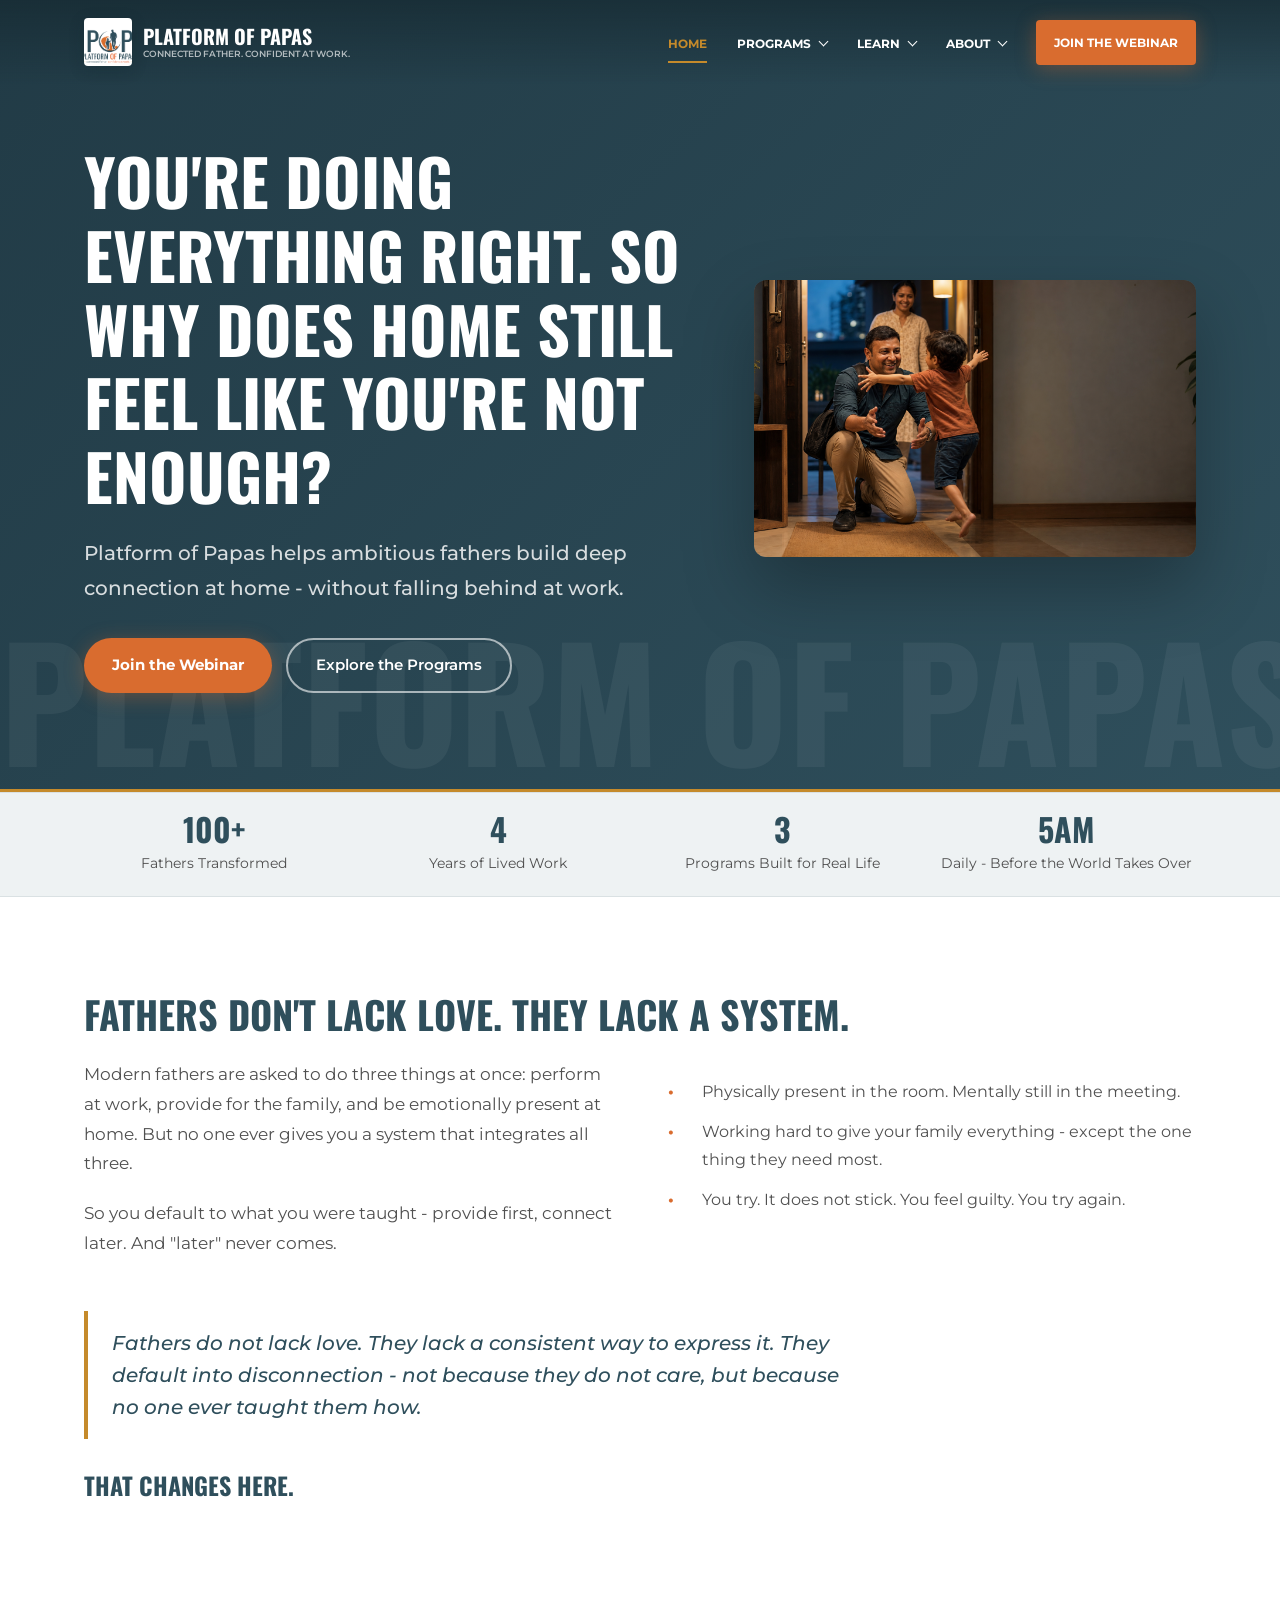
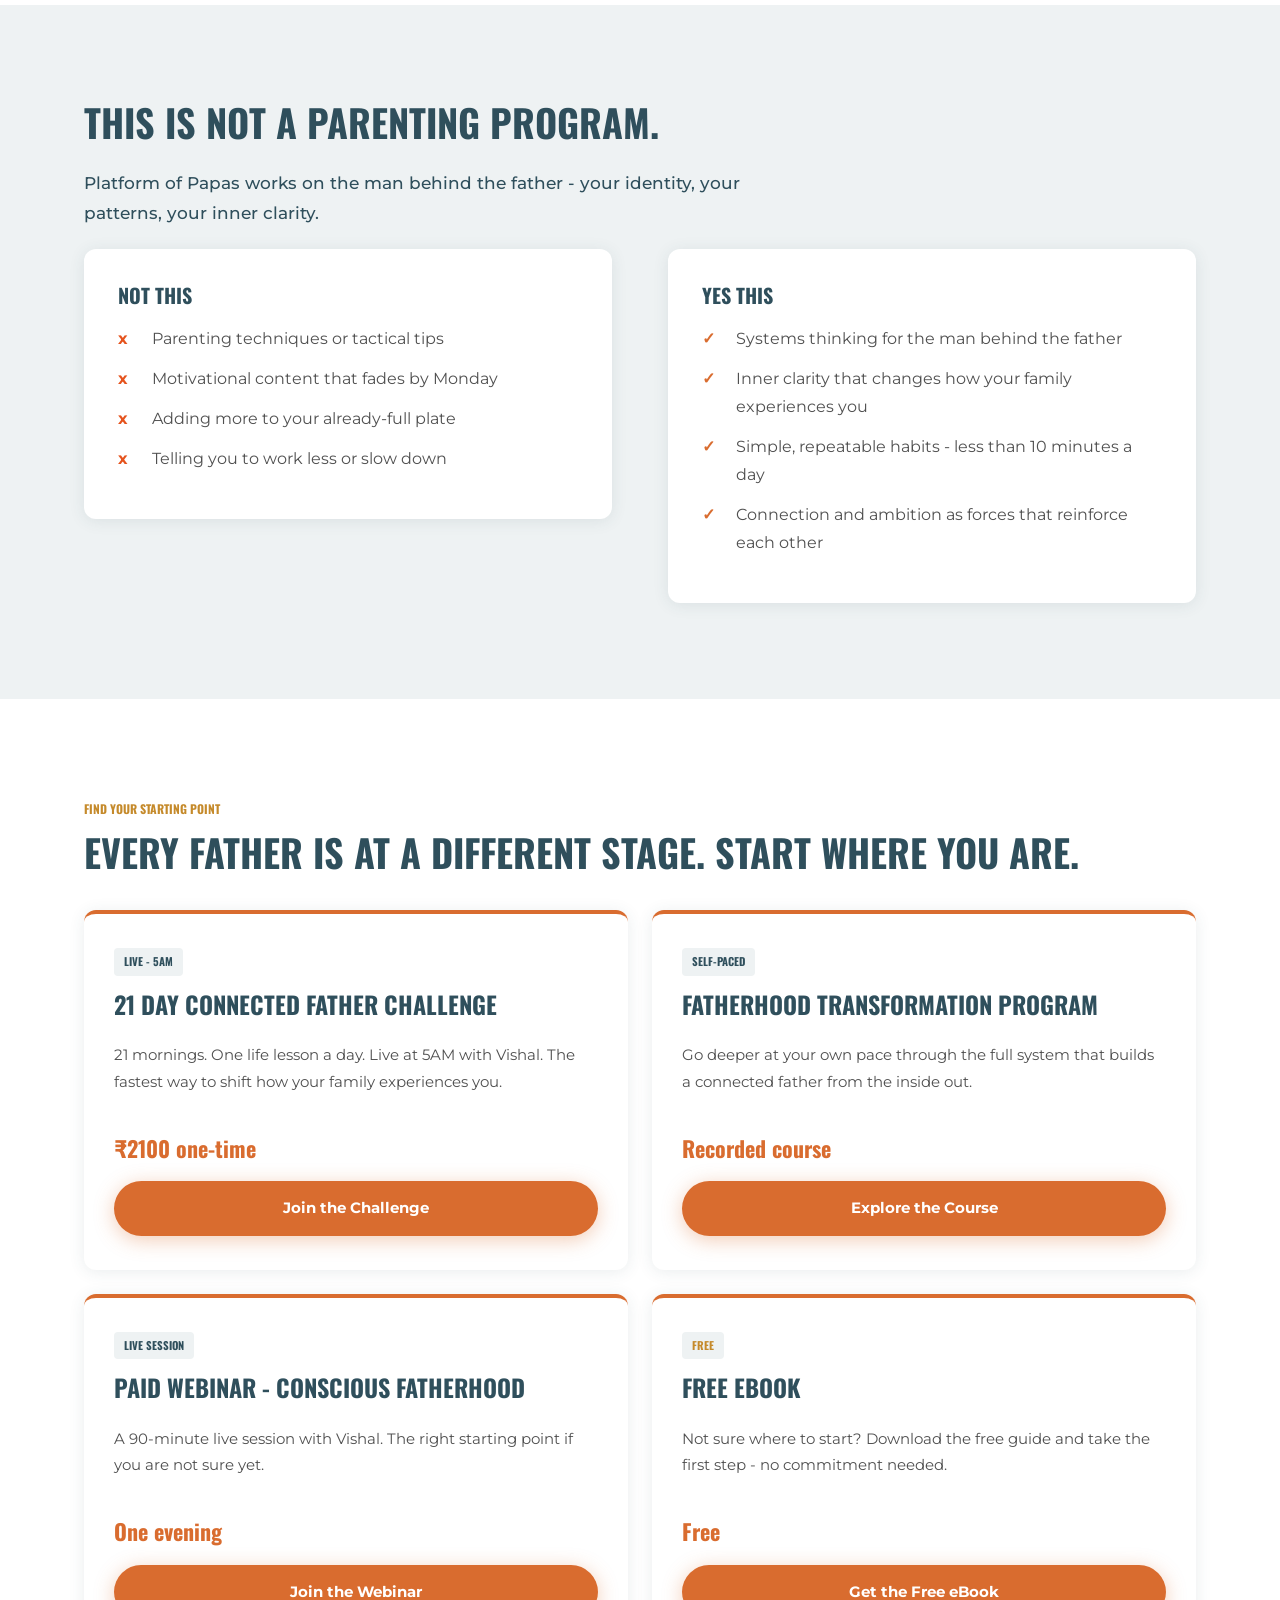
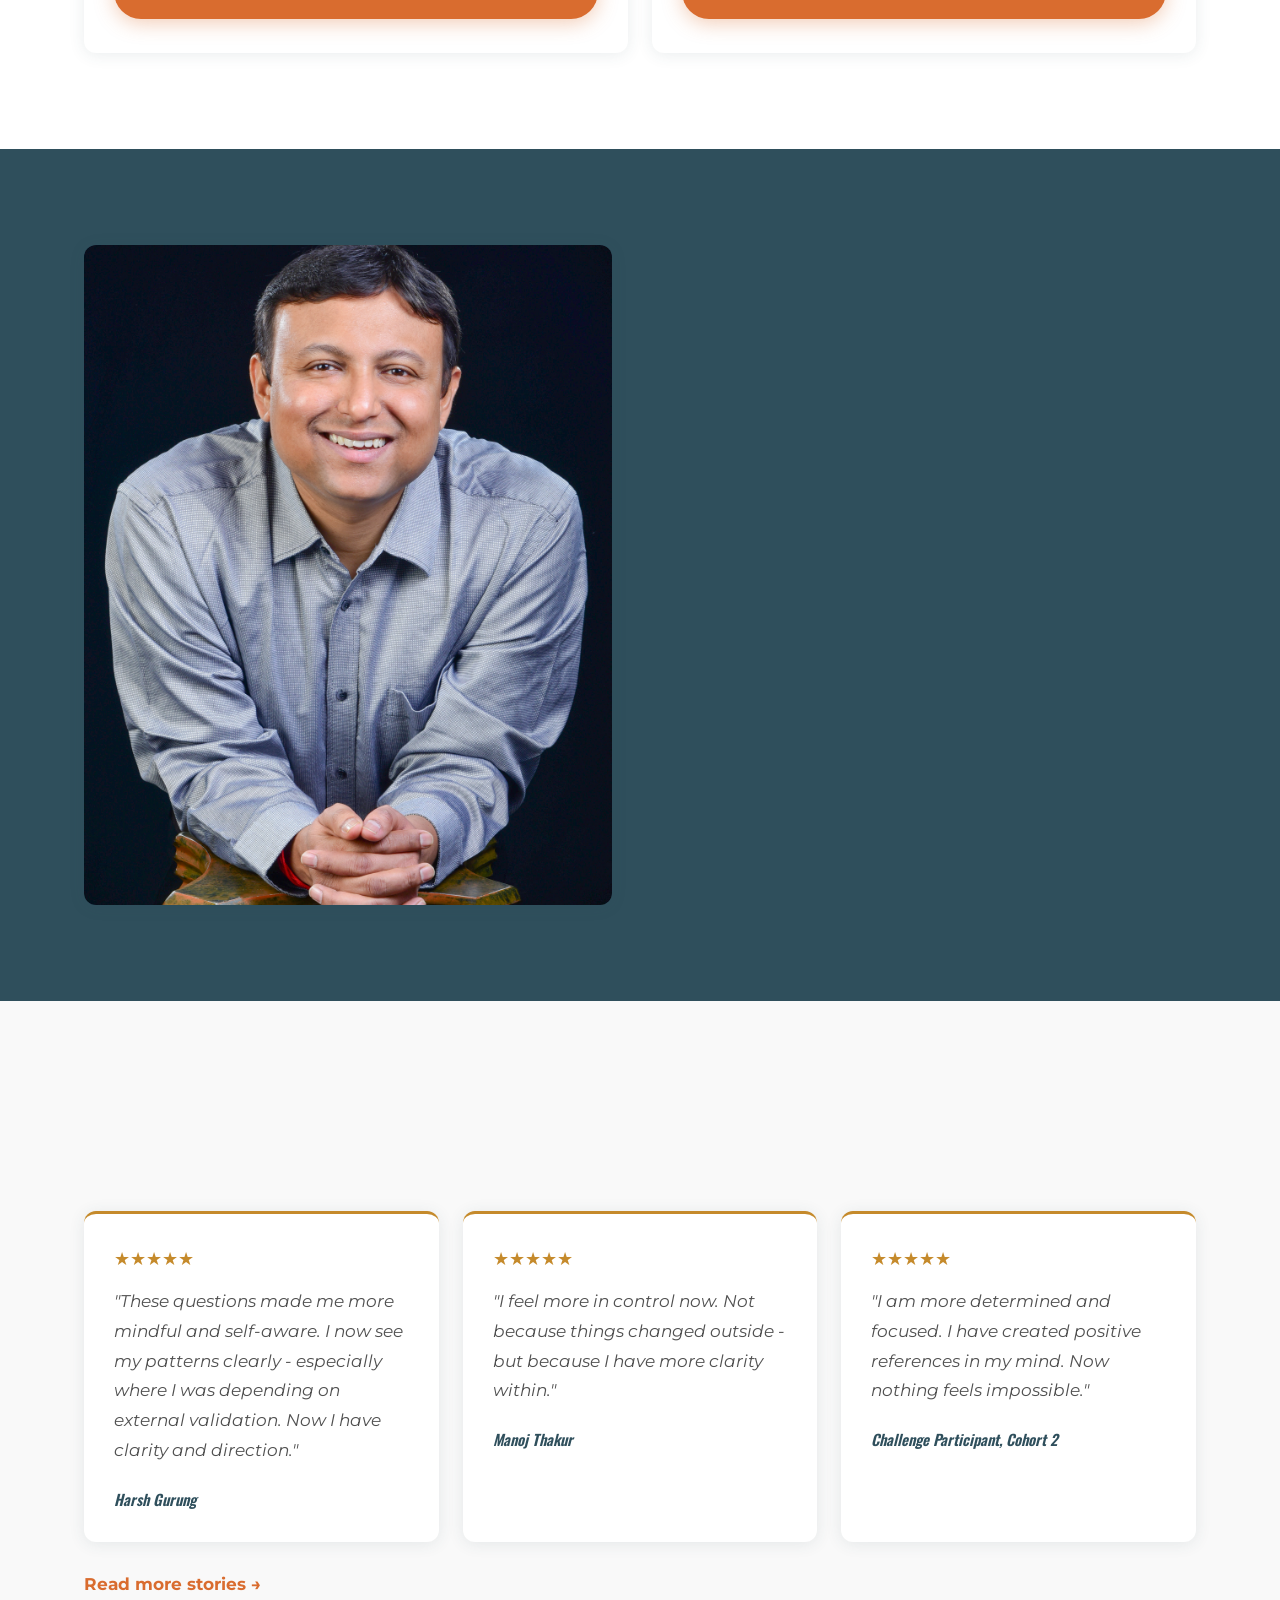
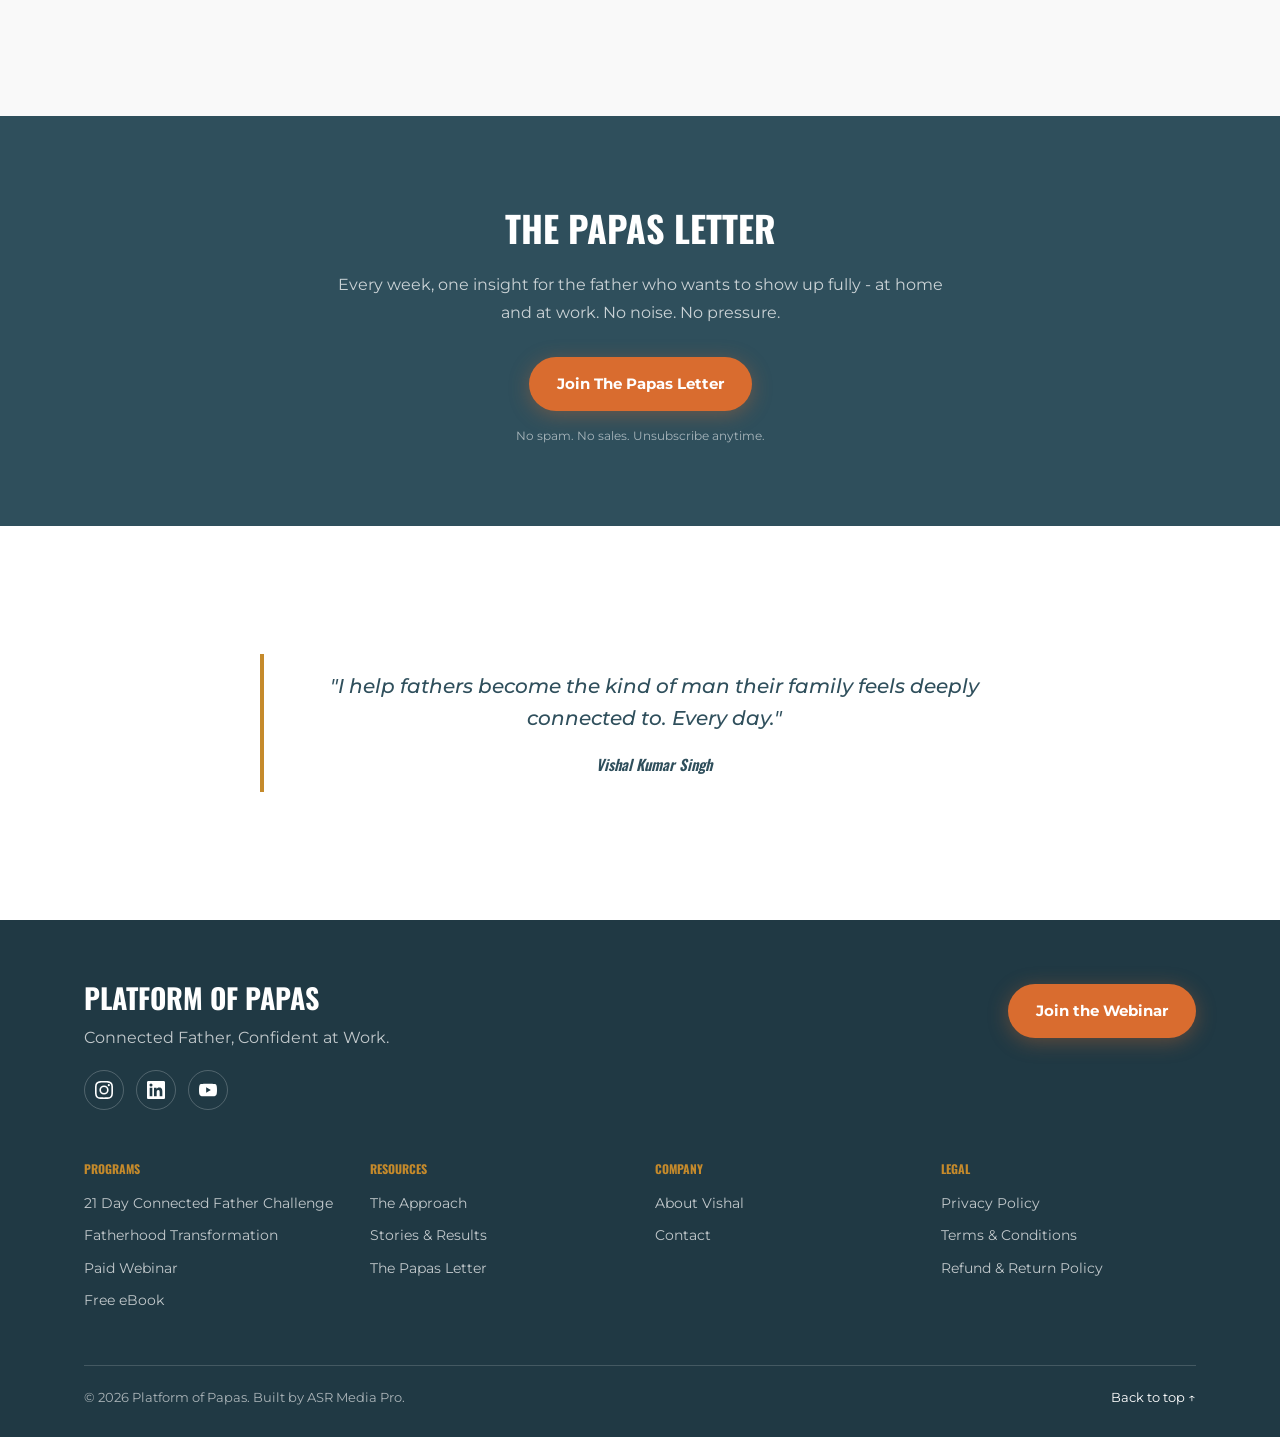
==== commit b0784862: "Embed GHL contact form" ====
--- a/index.html
+++ b/index.html
@@ -13,7 +13,7 @@
   <meta property="og:type" content="website">
   <link rel="preconnect" href="https://fonts.googleapis.com">
   <link rel="preconnect" href="https://fonts.gstatic.com" crossorigin>
-  <link rel="stylesheet" href="assets/site.css?v=20260710i">
+  <link rel="stylesheet" href="assets/site.css?v=20260710j">
 </head>
 <body>
   <a class="skip-link" href="#main-content">Skip to content</a>
--- a/assets/site.css
+++ b/assets/site.css
@@ -1340,6 +1340,20 @@
   padding: 32px;
 }
 
+.contact-card.contact-form-embed {
+  min-height: 656px;
+  padding: 0;
+  overflow: hidden;
+  background: var(--color-slate);
+}
+
+.contact-form-embed iframe {
+  display: block;
+  width: 100%;
+  min-height: 656px;
+  border: 0;
+}
+
 .link-list li {
   margin: 14px 0;
 }
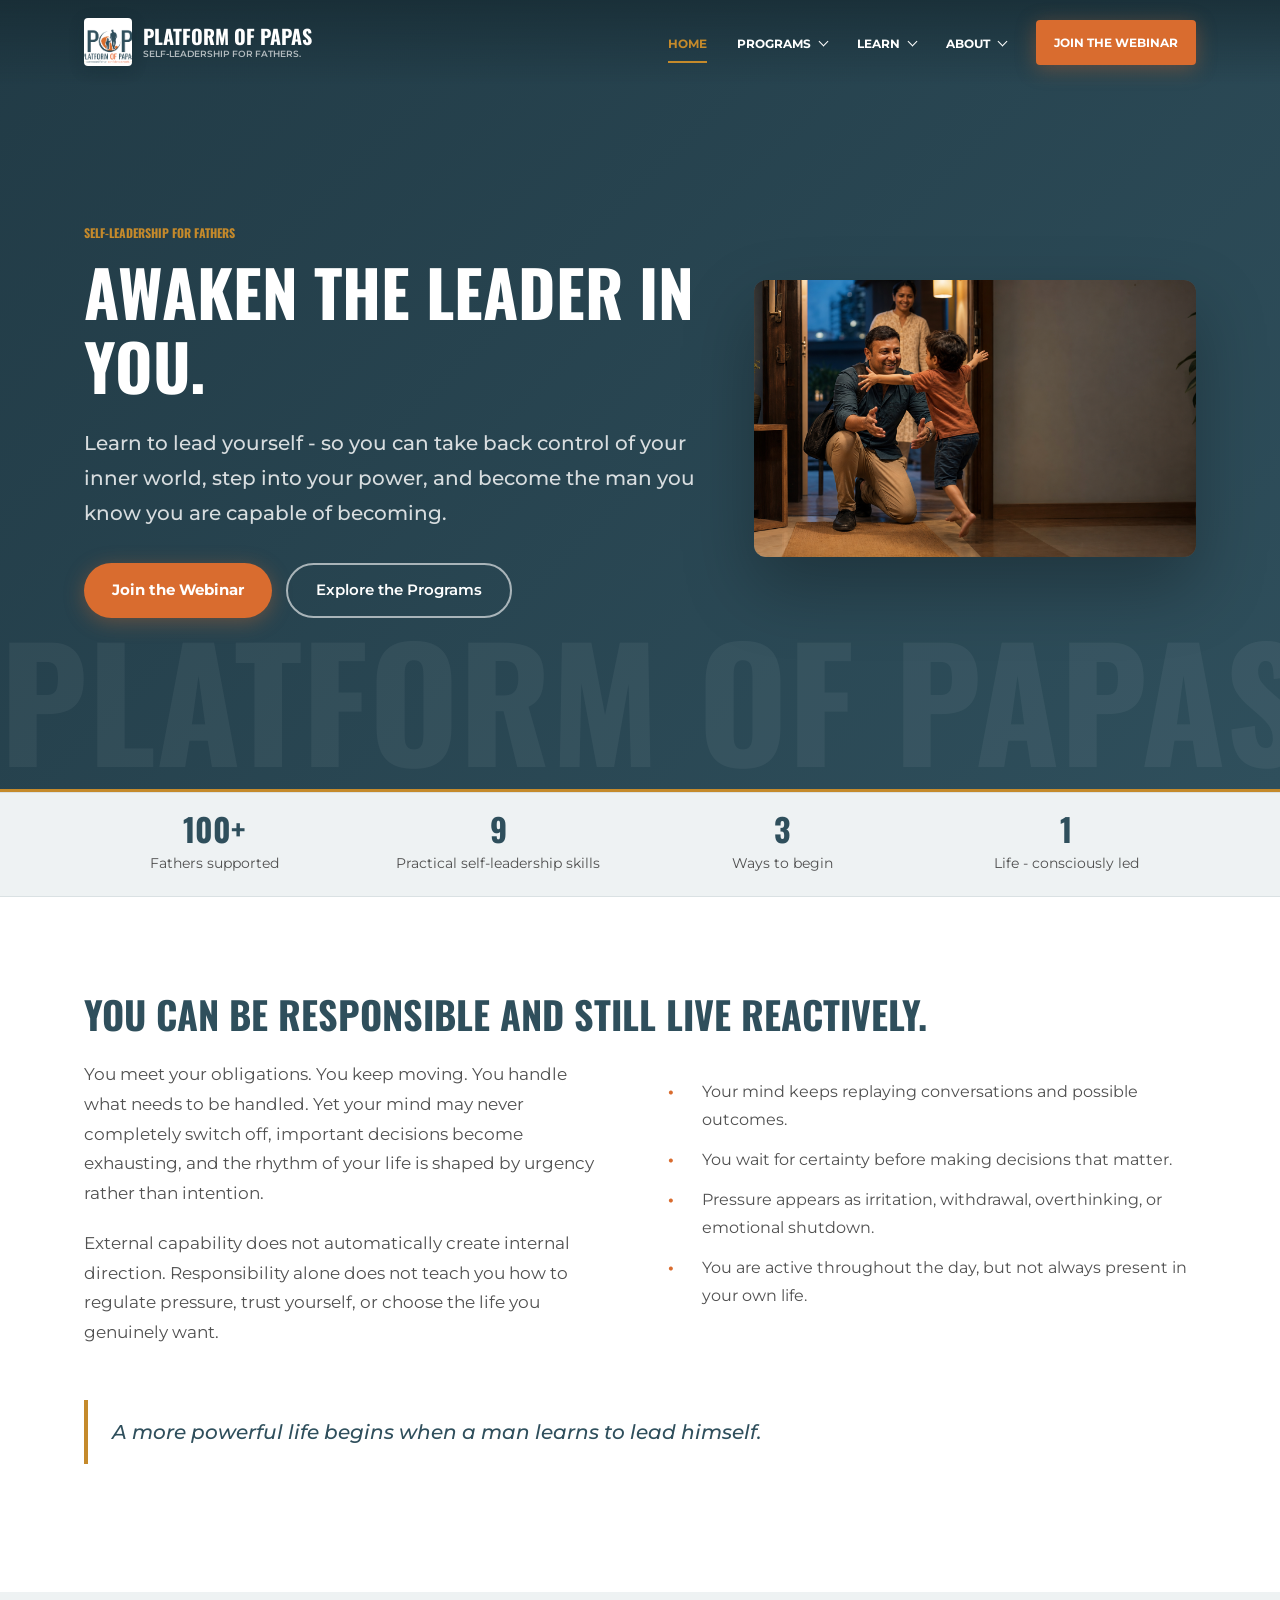
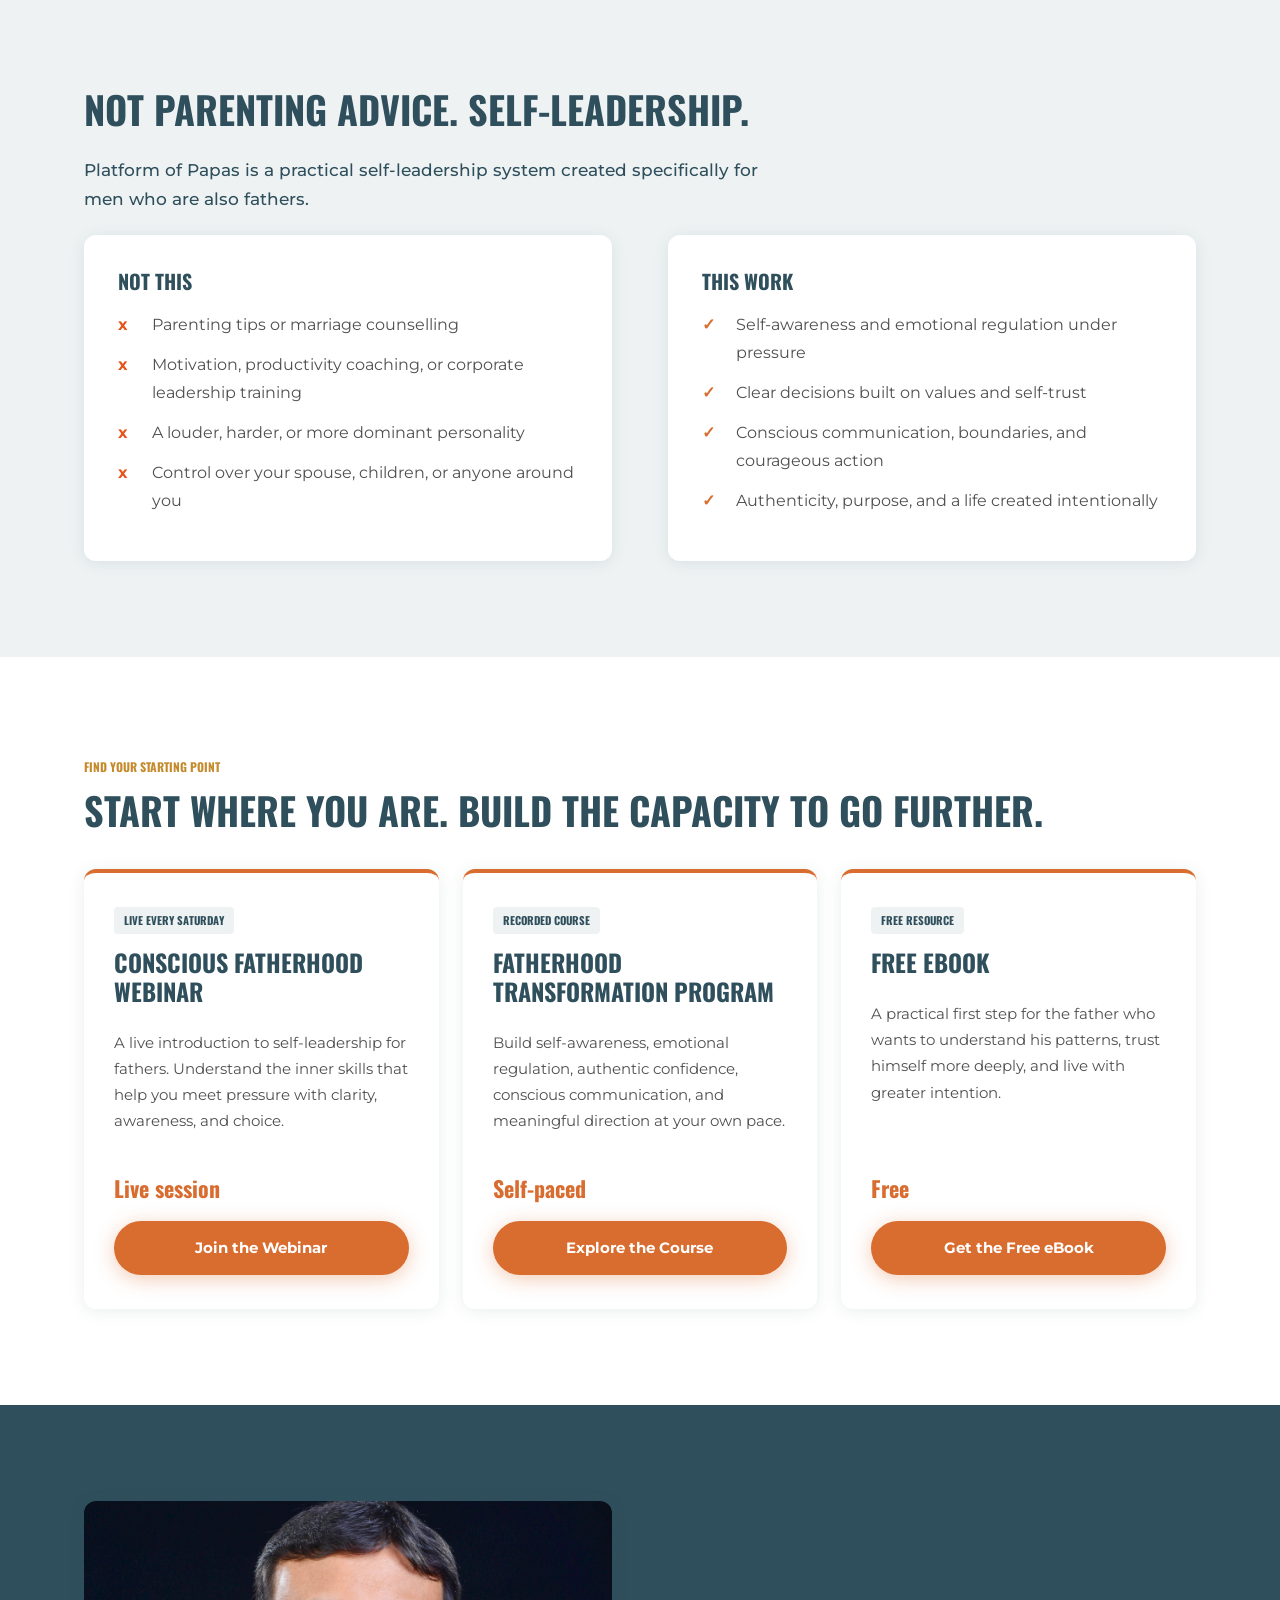
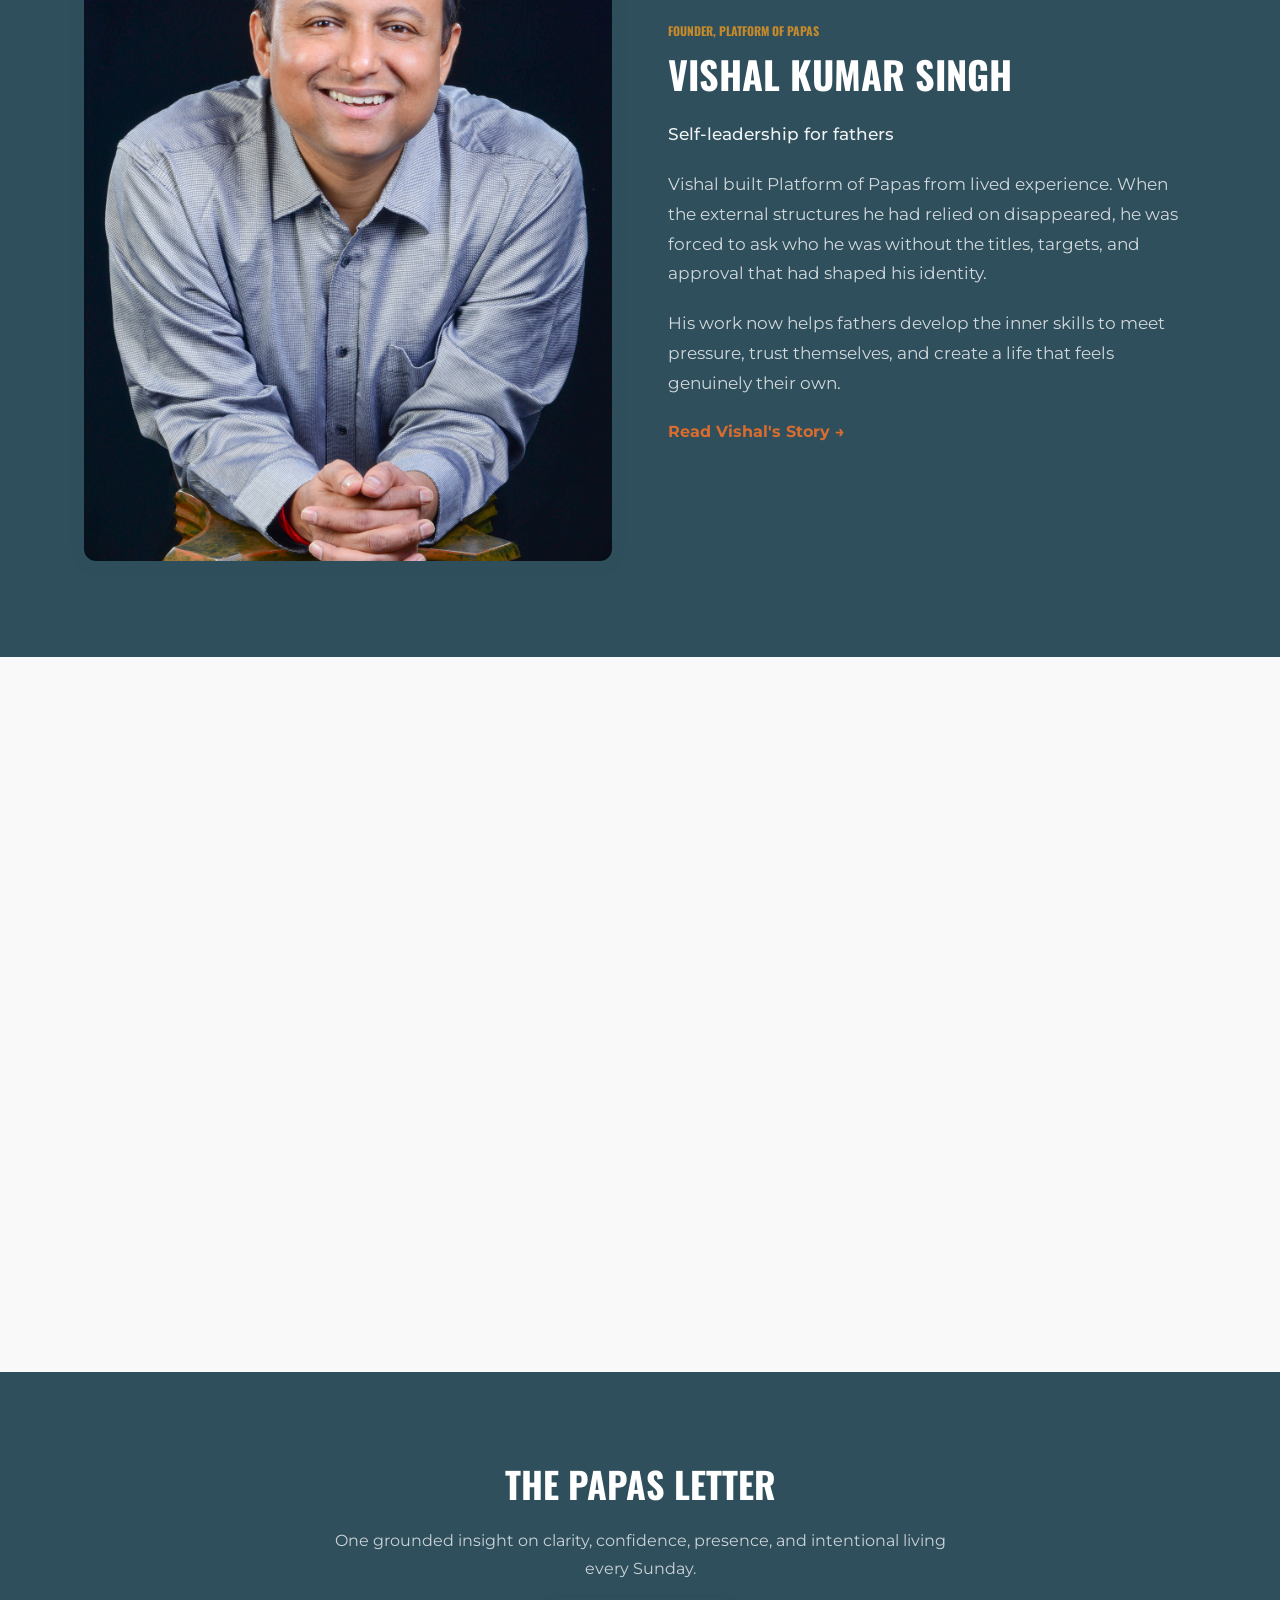
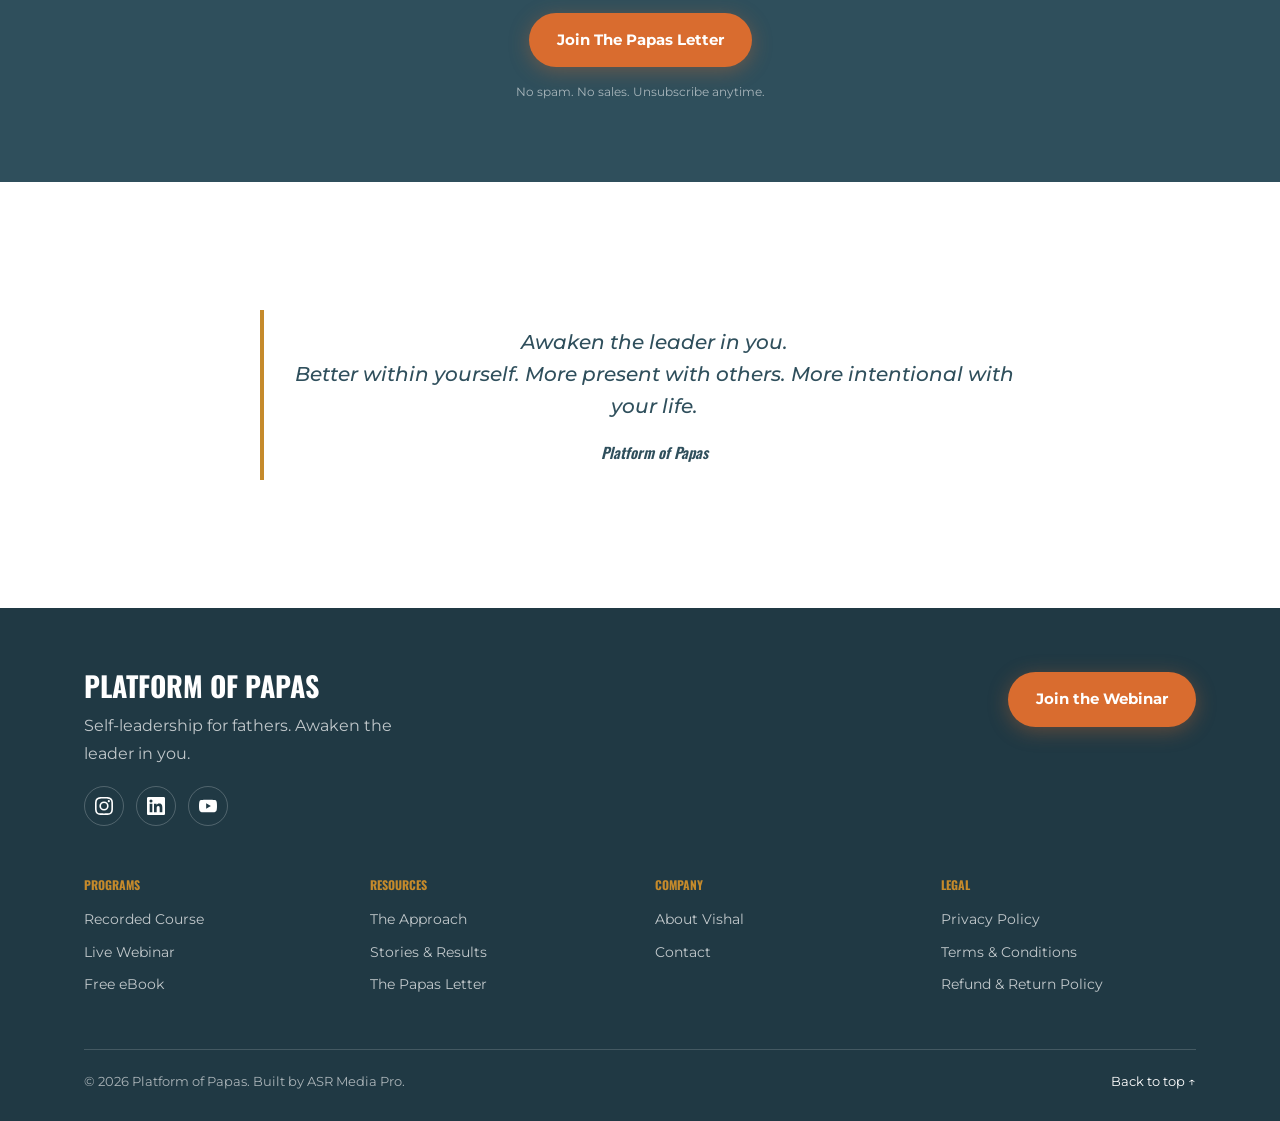
==== commit 8a11fe3a: "Refresh brand messaging and programme links" ====
--- a/index.html
+++ b/index.html
@@ -4,16 +4,16 @@
   <meta charset="UTF-8">
   <meta name="viewport" content="width=device-width, initial-scale=1.0">
   
-  <title>Platform of Papas - Connected Father, Confident at Work</title>
-  <meta name="description" content="Vishal Kumar Singh helps ambitious fathers build deep connection at home - without falling behind at work. Programs, community, and resources.">
-  <meta property="og:title" content="Platform of Papas - Connected Father, Confident at Work">
-  <meta property="og:description" content="Vishal Kumar Singh helps ambitious fathers build deep connection at home - without falling behind at work. Programs, community, and resources.">
+  <title>Platform of Papas - Self-Leadership for Fathers</title>
+  <meta name="description" content="Self-leadership for fathers who want clearer decisions, emotional strength, authentic confidence, powerful presence, and meaningful direction.">
+  <meta property="og:title" content="Platform of Papas - Self-Leadership for Fathers">
+  <meta property="og:description" content="Self-leadership for fathers who want clearer decisions, emotional strength, authentic confidence, powerful presence, and meaningful direction.">
   <meta property="og:image" content="./assets/og-image.svg">
   <meta property="og:url" content="/">
   <meta property="og:type" content="website">
   <link rel="preconnect" href="https://fonts.googleapis.com">
   <link rel="preconnect" href="https://fonts.gstatic.com" crossorigin>
-  <link rel="stylesheet" href="assets/site.css?v=20260710j">
+  <link rel="stylesheet" href="assets/site.css?v=20260803a">
 </head>
 <body>
   <a class="skip-link" href="#main-content">Skip to content</a>
@@ -21,14 +21,14 @@
   <div class="container nav-inner">
     <a class="brand" href="./index.html" aria-label="Platform of Papas home">
       <span class="brand-mark-wrap" aria-hidden="true"><img class="brand-mark" src="./Images/pops-logo-cropped.png" alt=""></span>
-      <span class="brand-copy"><span class="brand-text">Platform of Papas</span><span class="brand-tagline">Connected father. Confident at work.</span></span>
+      <span class="brand-copy"><span class="brand-text">Platform of Papas</span><span class="brand-tagline">Self-leadership for fathers.</span></span>
     </a>
     <nav class="desktop-nav" aria-label="Primary navigation">
       <a class="nav-link is-active" href="./index.html">Home</a>
       <div class="dropdown " data-dropdown style="--panel-width:280px">
     <button class="dropdown-trigger" type="button" aria-haspopup="true" aria-expanded="false" aria-controls="dropdown-programs" data-dropdown-trigger>Programs<span class="chevron" aria-hidden="true"></span></button>
     <ul class="dropdown-panel" id="dropdown-programs" role="menu">
-      <li class="dropdown-label">Paid Programmes</li><li role="none"><a role="menuitem" href="https://lp.platformofpapas.com/21-day-connected-father-challenge">21 Day Connected Father Challenge</a></li><li role="none"><a role="menuitem" href="https://lp.platformofpapas.com/fatherhood-transformation-program">Fatherhood Transformation Program</a></li><li role="none"><a role="menuitem" href="https://lp.platformofpapas.com/webinar-lp">Conscious Fatherhood Webinar</a></li><li class="dropdown-label">Free Resource</li><li role="none"><a role="menuitem" href="./ebook/index.html">Free eBook</a></li>
+      <li class="dropdown-label">Paid Programmes</li><li role="none"><a role="menuitem" href="https://lp.platformofpapas.com/fatherhood-transformation-program" target="_blank" rel="noopener noreferrer">Fatherhood Transformation Program</a></li><li role="none"><a role="menuitem" href="https://lp.platformofpapas.com/webinar-registration-lp-page" target="_blank" rel="noopener noreferrer">Conscious Fatherhood Webinar</a></li><li class="dropdown-label">Free Resource</li><li role="none"><a role="menuitem" href="./ebook/index.html">Free eBook</a></li>
     </ul>
   </div>
       <div class="dropdown " data-dropdown style="--panel-width:240px">
@@ -44,7 +44,7 @@
     </ul>
   </div>
     </nav>
-    <a class="nav-cta" href="https://lp.platformofpapas.com/webinar-lp">Join the Webinar</a>
+    <a class="nav-cta" href="https://lp.platformofpapas.com/webinar-registration-lp-page" target="_blank" rel="noopener noreferrer">Join the Webinar</a>
     <button class="mobile-toggle" type="button" aria-label="Toggle navigation" aria-expanded="false" aria-controls="mobile-nav" data-mobile-toggle>
       <span></span><span></span><span></span>
     </button>
@@ -52,9 +52,8 @@
   <nav class="mobile-nav" id="mobile-nav" aria-label="Mobile navigation" data-mobile-nav>
     <a class="is-active" href="./index.html">Home</a>
     <div class="mobile-label">Programmes</div>
-    <a href="https://lp.platformofpapas.com/21-day-connected-father-challenge">21 Day Connected Father Challenge</a>
-    <a href="https://lp.platformofpapas.com/fatherhood-transformation-program">Fatherhood Transformation</a>
-    <a href="https://lp.platformofpapas.com/webinar-lp">Paid Webinar</a>
+    <a href="https://lp.platformofpapas.com/fatherhood-transformation-program" target="_blank" rel="noopener noreferrer">Fatherhood Transformation Program</a>
+    <a href="https://lp.platformofpapas.com/webinar-registration-lp-page" target="_blank" rel="noopener noreferrer">Conscious Fatherhood Webinar</a>
     <a href="./ebook/index.html">Free eBook</a>
     <div class="mobile-label">Learn</div>
     <a href="./approach/index.html">The Approach</a>
@@ -63,70 +62,67 @@
     <div class="mobile-label">About</div>
     <a href="./about/index.html">About Vishal</a>
     <a href="./contact/index.html">Contact</a>
-    <a class="btn-primary mobile-cta" href="https://lp.platformofpapas.com/webinar-lp">Join the Webinar</a>
+    <a class="btn-primary mobile-cta" href="https://lp.platformofpapas.com/webinar-registration-lp-page" target="_blank" rel="noopener noreferrer">Join the Webinar</a>
   </nav>
 </header>
   <main id="main-content">
 <section class="hero  with-image">
   <div class="container hero-grid">
     <div class="hero-copy reveal">
-      
-      <h1>You're doing everything right. So why does home still feel like you're not enough?</h1>
-      <p>Platform of Papas helps ambitious fathers build deep connection at home - without falling behind at work.</p>
-      <div class="hero-actions"><a class="btn-primary" href="https://lp.platformofpapas.com/webinar-lp">Join the Webinar</a> <a class="btn-secondary" href="#programs">Explore the Programs</a></div>
-    </div>
-    <div class="hero-media wide reveal"><img src="./Images/pops-hero-family-generated.png" alt="A father being welcomed home by his child"></div>
+      <span class="eyebrow">Self-leadership for fathers</span>
+      <h1>Awaken the leader in you.</h1>
+      <p>Learn to lead yourself - so you can take back control of your inner world, step into your power, and become the man you know you are capable of becoming.</p>
+      <div class="hero-actions"><a class="btn-primary" href="https://lp.platformofpapas.com/webinar-registration-lp-page" target="_blank" rel="noopener noreferrer">Join the Webinar</a> <a class="btn-secondary" href="#programs">Explore the Programs</a></div>
+    </div>
+    <div class="hero-media wide reveal"><img src="./Images/pops-hero-family-generated.png" alt="A father sharing a present moment with his child"></div>
   </div>
 </section>
   <section class="proof-bar" aria-label="Platform of Papas proof points">
   <div class="container proof-bar-inner">
-    <div class="proof-item reveal"><strong data-count-to="100" data-count-suffix="+">100+</strong><span>Fathers Transformed</span></div><div class="proof-item reveal"><strong data-count-to="4" data-count-suffix="">4</strong><span>Years of Lived Work</span></div><div class="proof-item reveal"><strong data-count-to="3" data-count-suffix="">3</strong><span>Programs Built for Real Life</span></div><div class="proof-item reveal"><strong data-count-to="5" data-count-suffix="AM">5AM</strong><span>Daily - Before the World Takes Over</span></div>
+    <div class="proof-item reveal"><strong data-count-to="100" data-count-suffix="+">100+</strong><span>Fathers supported</span></div><div class="proof-item reveal"><strong data-count-to="9" data-count-suffix="">9</strong><span>Practical self-leadership skills</span></div><div class="proof-item reveal"><strong data-count-to="3" data-count-suffix="">3</strong><span>Ways to begin</span></div><div class="proof-item reveal"><strong data-count-to="1" data-count-suffix="">1</strong><span>Life - consciously led</span></div>
   </div>
 </section>
   <section class="section  ">
   <div class="container">
-    
-    <h2 class="reveal">Fathers don't lack love. They lack a system.</h2>
-    
+    <h2 class="reveal">You can be responsible and still live reactively.</h2>
     <div class="two-col">
       <div class="prose reveal">
-        <p>Modern fathers are asked to do three things at once: perform at work, provide for the family, and be emotionally present at home. But no one ever gives you a system that integrates all three.</p>
-        <p>So you default to what you were taught - provide first, connect later. And "later" never comes.</p>
+        <p>You meet your obligations. You keep moving. You handle what needs to be handled. Yet your mind may never completely switch off, important decisions become exhausting, and the rhythm of your life is shaped by urgency rather than intention.</p>
+        <p>External capability does not automatically create internal direction. Responsibility alone does not teach you how to regulate pressure, trust yourself, or choose the life you genuinely want.</p>
       </div>
       <div class="prose reveal">
         <ul class="truth-list">
-          <li><span class="list-icon">&bull;</span><span>Physically present in the room. Mentally still in the meeting.</span></li>
-          <li><span class="list-icon">&bull;</span><span>Working hard to give your family everything - except the one thing they need most.</span></li>
-          <li><span class="list-icon">&bull;</span><span>You try. It does not stick. You feel guilty. You try again.</span></li>
+          <li><span class="list-icon">&bull;</span><span>Your mind keeps replaying conversations and possible outcomes.</span></li>
+          <li><span class="list-icon">&bull;</span><span>You wait for certainty before making decisions that matter.</span></li>
+          <li><span class="list-icon">&bull;</span><span>Pressure appears as irritation, withdrawal, overthinking, or emotional shutdown.</span></li>
+          <li><span class="list-icon">&bull;</span><span>You are active throughout the day, but not always present in your own life.</span></li>
         </ul>
       </div>
     </div>
-    <blockquote class="pullquote reveal">Fathers do not lack love. They lack a consistent way to express it. They default into disconnection - not because they do not care, but because no one ever taught them how.</blockquote>
-    <h3 class="reveal">That changes here.</h3>
+    <blockquote class="pullquote reveal">A more powerful life begins when a man learns to lead himself.</blockquote>
   </div>
 </section>
   <section class="section tint ">
   <div class="container">
-    
-    <h2 class="reveal">This is not a parenting program.</h2>
-    <p class="lead prose reveal">Platform of Papas works on the man behind the father - your identity, your patterns, your inner clarity.</p>
+    <h2 class="reveal">Not parenting advice. Self-leadership.</h2>
+    <p class="lead prose reveal">Platform of Papas is a practical self-leadership system created specifically for men who are also fathers.</p>
     <div class="two-col">
       <div class="contrast-card reveal">
         <h3>NOT this</h3>
         <ul class="check-list">
-          <li><span class="list-icon no">x</span><span>Parenting techniques or tactical tips</span></li>
-          <li><span class="list-icon no">x</span><span>Motivational content that fades by Monday</span></li>
-          <li><span class="list-icon no">x</span><span>Adding more to your already-full plate</span></li>
-          <li><span class="list-icon no">x</span><span>Telling you to work less or slow down</span></li>
+          <li><span class="list-icon no">x</span><span>Parenting tips or marriage counselling</span></li>
+          <li><span class="list-icon no">x</span><span>Motivation, productivity coaching, or corporate leadership training</span></li>
+          <li><span class="list-icon no">x</span><span>A louder, harder, or more dominant personality</span></li>
+          <li><span class="list-icon no">x</span><span>Control over your spouse, children, or anyone around you</span></li>
         </ul>
       </div>
       <div class="contrast-card reveal">
-        <h3>YES this</h3>
+        <h3>THIS work</h3>
         <ul class="check-list">
-          <li><span class="list-icon">&#10003;</span><span>Systems thinking for the man behind the father</span></li>
-          <li><span class="list-icon">&#10003;</span><span>Inner clarity that changes how your family experiences you</span></li>
-          <li><span class="list-icon">&#10003;</span><span>Simple, repeatable habits - less than 10 minutes a day</span></li>
-          <li><span class="list-icon">&#10003;</span><span>Connection and ambition as forces that reinforce each other</span></li>
+          <li><span class="list-icon">&#10003;</span><span>Self-awareness and emotional regulation under pressure</span></li>
+          <li><span class="list-icon">&#10003;</span><span>Clear decisions built on values and self-trust</span></li>
+          <li><span class="list-icon">&#10003;</span><span>Conscious communication, boundaries, and courageous action</span></li>
+          <li><span class="list-icon">&#10003;</span><span>Authenticity, purpose, and a life created intentionally</span></li>
         </ul>
       </div>
     </div>
@@ -135,30 +131,23 @@
   <section class="section  ">
   <div class="container">
     <span class="eyebrow reveal">Find your starting point</span>
-    <h2 class="reveal">Every father is at a different stage. Start where you are.</h2>
-    
+    <h2 class="reveal">Start where you are. Build the capacity to go further.</h2>
     <div id="programs"><div class="program-grid"><article class="program-card reveal">
-        <span class="tag ">LIVE - 5AM</span>
-        <h3>21 Day Connected Father Challenge</h3>
-        <p>21 mornings. One life lesson a day. Live at 5AM with Vishal. The fastest way to shift how your family experiences you.</p>
-        <div class="price">&#8377;2100 one-time</div>
-        <a class="btn-primary" href="https://lp.platformofpapas.com/21-day-connected-father-challenge">Join the Challenge</a>
+        <span class="tag ">LIVE EVERY SATURDAY</span>
+        <h3>Conscious Fatherhood Webinar</h3>
+        <p>A live introduction to self-leadership for fathers. Understand the inner skills that help you meet pressure with clarity, awareness, and choice.</p>
+        <div class="price">Live session</div>
+        <a class="btn-primary" href="https://lp.platformofpapas.com/webinar-registration-lp-page" target="_blank" rel="noopener noreferrer">Join the Webinar</a>
       </article><article class="program-card reveal">
-        <span class="tag ">SELF-PACED</span>
+        <span class="tag ">RECORDED COURSE</span>
         <h3>Fatherhood Transformation Program</h3>
-        <p>Go deeper at your own pace through the full system that builds a connected father from the inside out.</p>
-        <div class="price">Recorded course</div>
-        <a class="btn-primary" href="https://lp.platformofpapas.com/fatherhood-transformation-program">Explore the Course</a>
+        <p>Build self-awareness, emotional regulation, authentic confidence, conscious communication, and meaningful direction at your own pace.</p>
+        <div class="price">Self-paced</div>
+        <a class="btn-primary" href="https://lp.platformofpapas.com/fatherhood-transformation-program" target="_blank" rel="noopener noreferrer">Explore the Course</a>
       </article><article class="program-card reveal">
-        <span class="tag ">LIVE SESSION</span>
-        <h3>Paid Webinar - Conscious Fatherhood</h3>
-        <p>A 90-minute live session with Vishal. The right starting point if you are not sure yet.</p>
-        <div class="price">One evening</div>
-        <a class="btn-primary" href="https://lp.platformofpapas.com/webinar-lp">Join the Webinar</a>
-      </article><article class="program-card reveal">
-        <span class="tag gold">FREE</span>
+        <span class="tag ">FREE RESOURCE</span>
         <h3>Free eBook</h3>
-        <p>Not sure where to start? Download the free guide and take the first step - no commitment needed.</p>
+        <p>A practical first step for the father who wants to understand his patterns, trust himself more deeply, and live with greater intention.</p>
         <div class="price">Free</div>
         <a class="btn-primary" href="./ebook/index.html">Get the Free eBook</a>
       </article></div></div>
@@ -166,17 +155,14 @@
 </section>
   <section class="section dark ">
   <div class="container">
-    
-    
-    
     <div class="about-teaser">
       <div class="image-panel reveal"><img src="./Images/DSC_6630.jpg" alt="Vishal Kumar Singh, founder of Platform of Papas"></div>
       <div class="reveal">
-        <span class="eyebrow">Who is Vishal</span>
+        <span class="eyebrow">Founder, Platform of Papas</span>
         <h2>Vishal Kumar Singh</h2>
-        <p class="lead">Fatherhood Connection Architect &middot; Platform of Papas</p>
-        <p>Vishal is not a parenting coach. He is a high-performing professional who nearly lost himself to his career - and rebuilt his identity from the inside out. He has since helped 100+ ambitious fathers build deep connection at home, without compromising what they have built at work.</p>
-        <p>Not theory. Lived experience. Systems that actually hold.</p>
+        <p class="lead">Self-leadership for fathers</p>
+        <p>Vishal built Platform of Papas from lived experience. When the external structures he had relied on disappeared, he was forced to ask who he was without the titles, targets, and approval that had shaped his identity.</p>
+        <p>His work now helps fathers develop the inner skills to meet pressure, trust themselves, and create a life that feels genuinely their own.</p>
         <a class="text-link" href="./about/index.html">Read Vishal's Story &rarr;</a>
       </div>
     </div>
@@ -185,8 +171,7 @@
   <section class="section off ">
   <div class="container">
     <span class="eyebrow reveal">What fathers say</span>
-    <h2 class="reveal">Real shifts from men doing the work.</h2>
-    
+    <h2 class="reveal">What changes when a father learns to lead himself.</h2>
     <div class="testimonial-grid "><article class="testimonial-card reveal">
     <blockquote>
       <div class="testimonial-stars" aria-label="Five stars">&#9733;&#9733;&#9733;&#9733;&#9733;</div>
@@ -203,7 +188,7 @@
     <blockquote>
       <div class="testimonial-stars" aria-label="Five stars">&#9733;&#9733;&#9733;&#9733;&#9733;</div>
       <p class="testimonial-quote">"I am more determined and focused. I have created positive references in my mind. Now nothing feels impossible."</p>
-      <cite class="testimonial-name">Challenge Participant, Cohort 2</cite>
+      <cite class="testimonial-name">Platform of Papas Participant</cite>
     </blockquote>
   </article></div><p class="reveal" style="margin-top:28px"><a class="text-link" href="./stories/index.html">Read more stories &rarr;</a></p>
   </div>
@@ -211,17 +196,14 @@
   <section class="newsletter-strip">
   <div class="container">
     <h2 class="reveal">The Papas Letter</h2>
-    <p class="reveal">Every week, one insight for the father who wants to show up fully - at home and at work. No noise. No pressure.</p>
+    <p class="reveal">One grounded insight on clarity, confidence, presence, and intentional living every Sunday.</p>
     <button class="btn-primary newsletter-modal-cta reveal" type="button" data-modal-open aria-haspopup="dialog" aria-controls="ghlModal">Join The Papas Letter</button>
     <p class="newsletter-privacy reveal">No spam. No sales. Unsubscribe anytime.</p>
   </div>
 </section>
   <section class="section  center">
   <div class="container">
-    
-    
-    
-    <blockquote class="pullquote centered reveal">"I help fathers become the kind of man their family feels deeply connected to. Every day."<br><cite class="testimonial-name">Vishal Kumar Singh</cite></blockquote>
+    <blockquote class="pullquote centered reveal">Awaken the leader in you.<br>Better within yourself. More present with others. More intentional with your life.<br><cite class="testimonial-name">Platform of Papas</cite></blockquote>
   </div>
 </section>
   <div class="ghl-modal-overlay" id="ghlModal" role="dialog" aria-modal="true" aria-labelledby="ghlModalTitle" aria-hidden="true">
@@ -229,7 +211,7 @@
       <button class="ghl-modal-close" id="ghlModalClose" type="button" aria-label="Close newsletter signup">&times;</button>
       <div class="ghl-modal-header">
         <h2 id="ghlModalTitle">Join The Papas Letter</h2>
-        <p>One honest insight for ambitious fathers, delivered every Sunday.</p>
+        <p>One grounded self-leadership insight for fathers, delivered every Sunday.</p>
       </div>
       <div class="ghl-modal-form-scroll">
         <div id="ghlIframeLoading" class="ghl-loading" role="status">Loading form...</div>
@@ -243,7 +225,7 @@
     <div class="footer-top">
       <div class="footer-brand">
         <h2>PLATFORM OF PAPAS</h2>
-        <p>Connected Father, Confident at Work.</p>
+        <p>Self-leadership for fathers. Awaken the leader in you.</p>
         <div class="socials" aria-label="Social links">
           <a href="https://www.instagram.com/platformofpapas" target="_blank" rel="noopener noreferrer" aria-label="Instagram (opens in a new tab)">
             <svg viewBox="0 0 24 24" aria-hidden="true" focusable="false"><path d="M12 2.163c3.204 0 3.584.012 4.85.07 3.252.148 4.771 1.691 4.919 4.919.058 1.265.069 1.645.069 4.849 0 3.205-.012 3.584-.069 4.849-.149 3.225-1.664 4.771-4.919 4.919-1.266.058-1.644.07-4.85.07-3.204 0-3.584-.012-4.849-.07-3.26-.149-4.771-1.699-4.919-4.92-.058-1.265-.07-1.644-.07-4.849 0-3.204.013-3.583.07-4.849.149-3.227 1.664-4.771 4.919-4.919 1.266-.057 1.645-.069 4.849-.069zM12 0C8.741 0 8.333.014 7.053.072 2.695.272.273 2.69.073 7.052.014 8.333 0 8.741 0 12s.014 3.668.072 4.948c.2 4.358 2.618 6.78 6.98 6.98C8.333 23.986 8.741 24 12 24s3.668-.014 4.948-.072c4.354-.2 6.782-2.618 6.979-6.98C23.986 15.668 24 15.259 24 12s-.014-3.667-.072-4.947C23.732 2.699 21.311.272 16.949.072 15.668.014 15.259 0 12 0zm0 5.838A6.162 6.162 0 1 0 12 18.162 6.162 6.162 0 0 0 12 5.838zm0 10.162a4 4 0 1 1 0-8 4 4 0 0 1 0 8zm6.406-11.845a1.44 1.44 0 1 0 0 2.881 1.44 1.44 0 0 0 0-2.881z"/></svg>
@@ -256,14 +238,13 @@
           </a>
         </div>
       </div>
-      <a class="btn-primary" href="https://lp.platformofpapas.com/webinar-lp">Join the Webinar</a>
+      <a class="btn-primary" href="https://lp.platformofpapas.com/webinar-registration-lp-page" target="_blank" rel="noopener noreferrer">Join the Webinar</a>
     </div>
     <div class="footer-links">
       <div>
         <h3>Programs</h3>
-        <a href="https://lp.platformofpapas.com/21-day-connected-father-challenge">21 Day Connected Father Challenge</a>
-        <a href="https://lp.platformofpapas.com/fatherhood-transformation-program">Fatherhood Transformation</a>
-        <a href="https://lp.platformofpapas.com/webinar-lp">Paid Webinar</a>
+        <a href="https://lp.platformofpapas.com/fatherhood-transformation-program" target="_blank" rel="noopener noreferrer">Recorded Course</a>
+        <a href="https://lp.platformofpapas.com/webinar-registration-lp-page" target="_blank" rel="noopener noreferrer">Live Webinar</a>
         <a href="./ebook/index.html">Free eBook</a>
       </div>
       <div>
--- a/assets/site.css
+++ b/assets/site.css
@@ -820,7 +820,7 @@
 
 .program-grid {
   display: grid;
-  grid-template-columns: repeat(2, minmax(0, 1fr));
+  grid-template-columns: repeat(3, minmax(0, 1fr));
   gap: 24px;
   margin-top: 36px;
 }
@@ -1190,6 +1190,37 @@
   grid-template-columns: repeat(4, minmax(0, 1fr));
 }
 
+.outcome-grid {
+  display: grid;
+  grid-template-columns: repeat(4, minmax(0, 1fr));
+  gap: 28px;
+}
+
+.outcome-item {
+  padding-top: 20px;
+  border-top: 2px solid var(--color-gold);
+}
+
+.outcome-item > span {
+  display: block;
+  margin-bottom: 18px;
+  font-family: var(--font-display);
+  font-size: 14px;
+  font-weight: 700;
+  color: var(--color-gold);
+}
+
+.outcome-item h3 {
+  margin-bottom: 10px;
+  color: var(--color-white);
+}
+
+.outcome-item p {
+  margin: 0;
+  color: rgba(255, 255, 255, 0.72);
+  font-size: 15px;
+}
+
 .stat-item strong {
   display: block;
   font-family: var(--font-display);
@@ -1668,7 +1699,8 @@
   }
 
   .proof-bar-inner,
-  .stat-grid {
+  .stat-grid,
+  .outcome-grid {
     grid-template-columns: repeat(2, minmax(0, 1fr));
   }
 
@@ -1789,6 +1821,7 @@
 
   .proof-bar-inner,
   .stat-grid,
+  .outcome-grid,
   .form-row,
   .inline-form,
   .journey-strip {
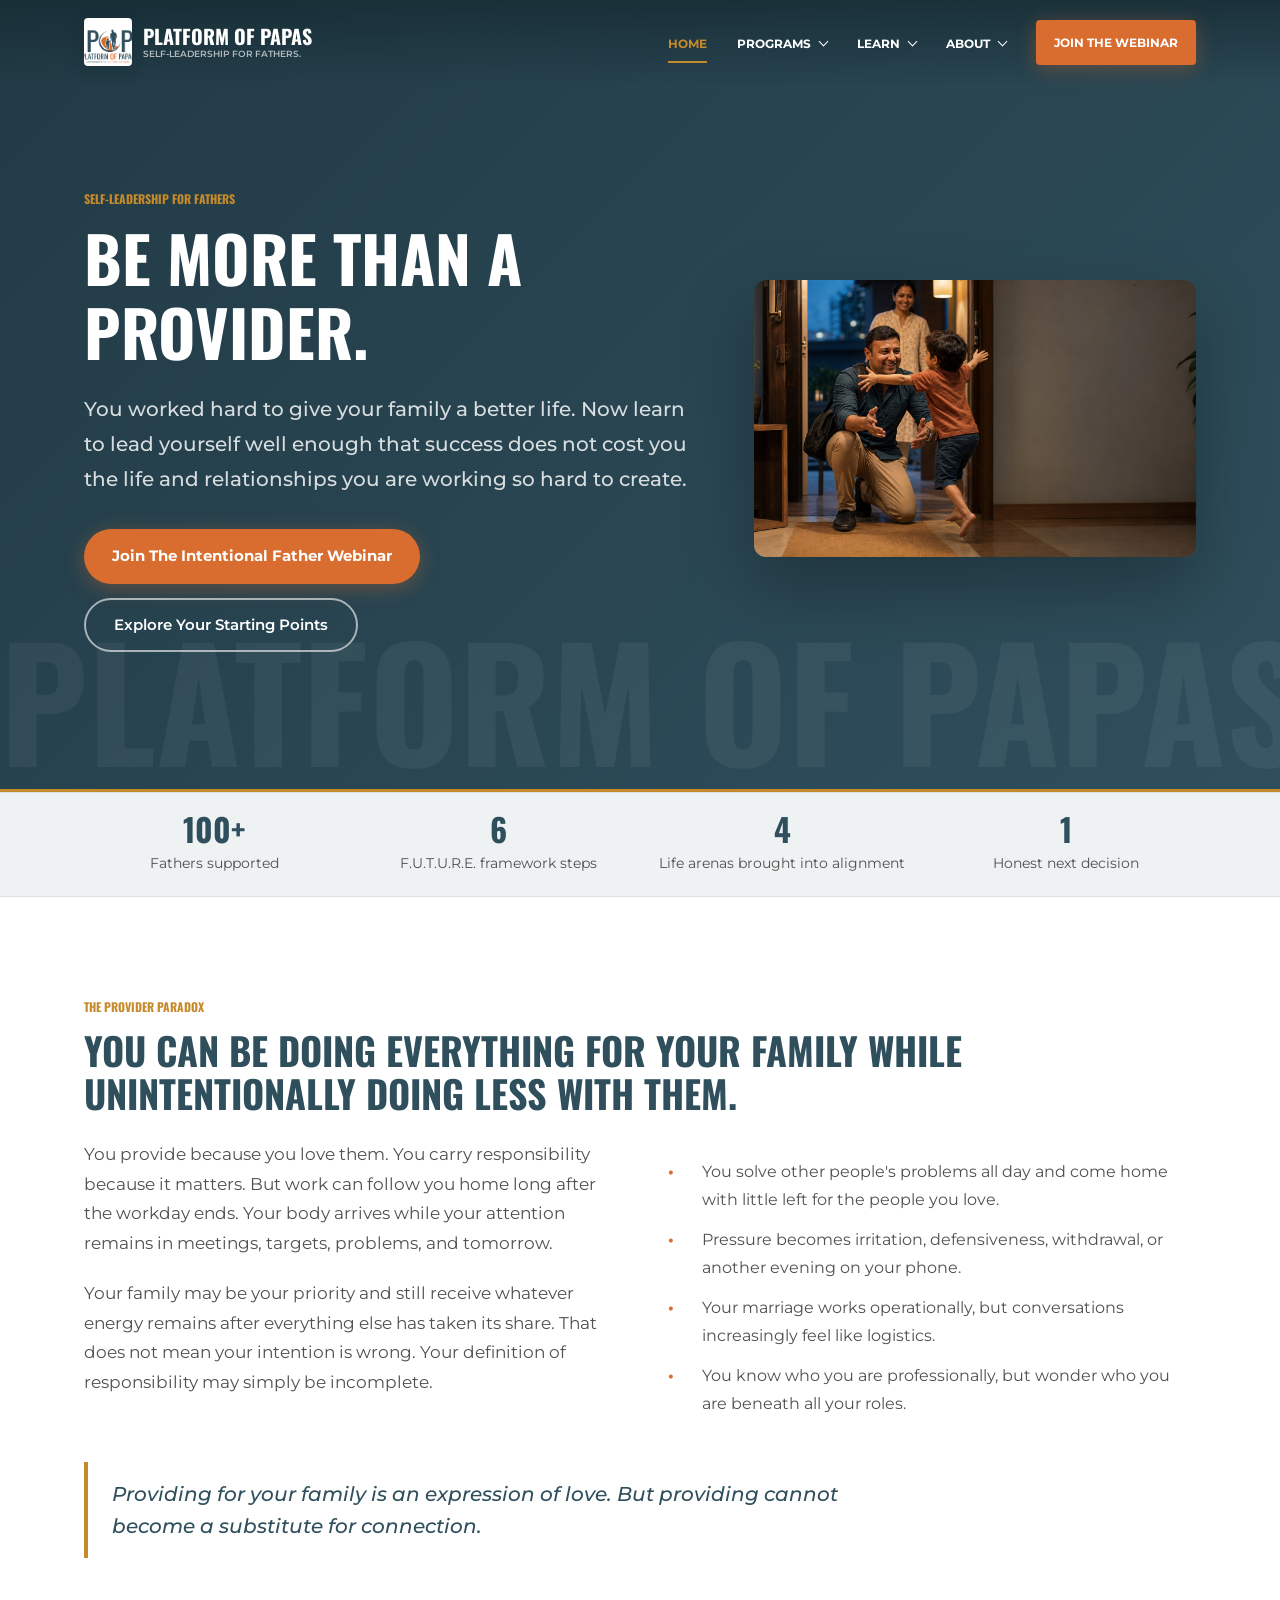
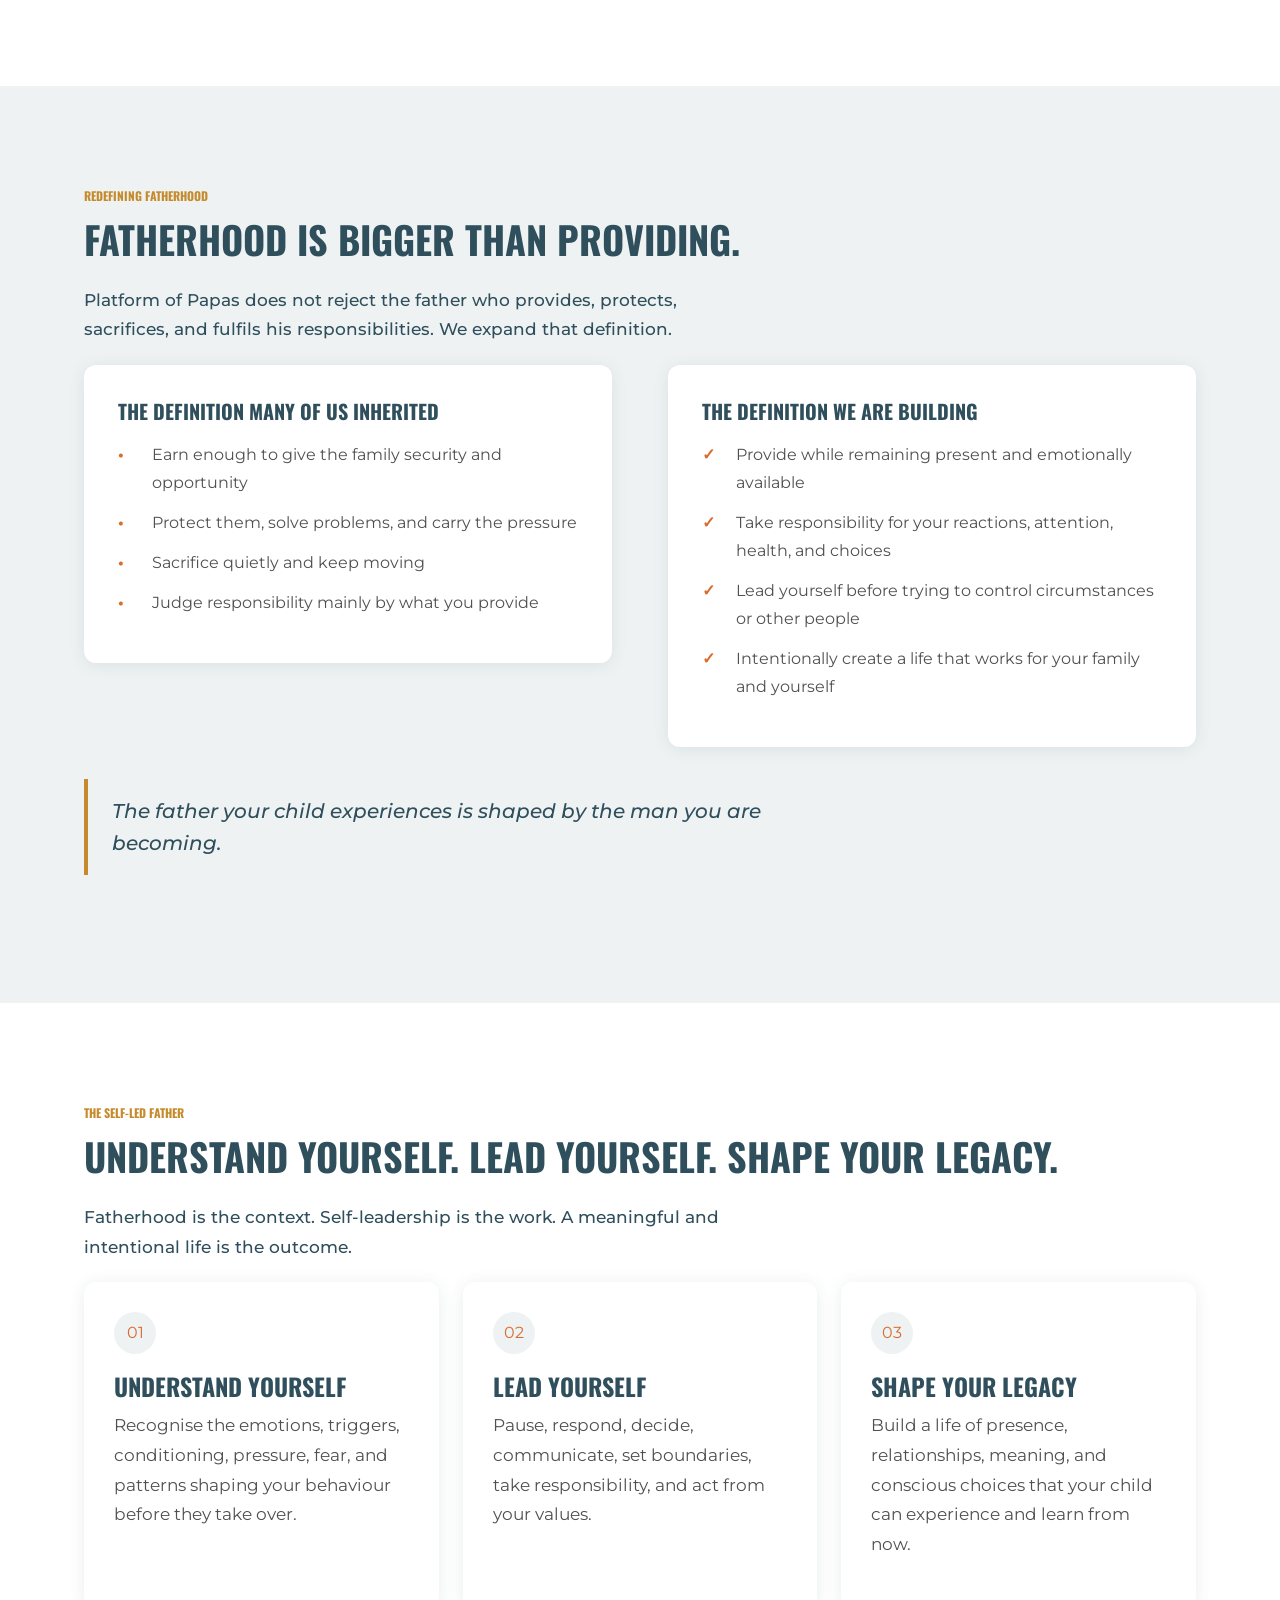
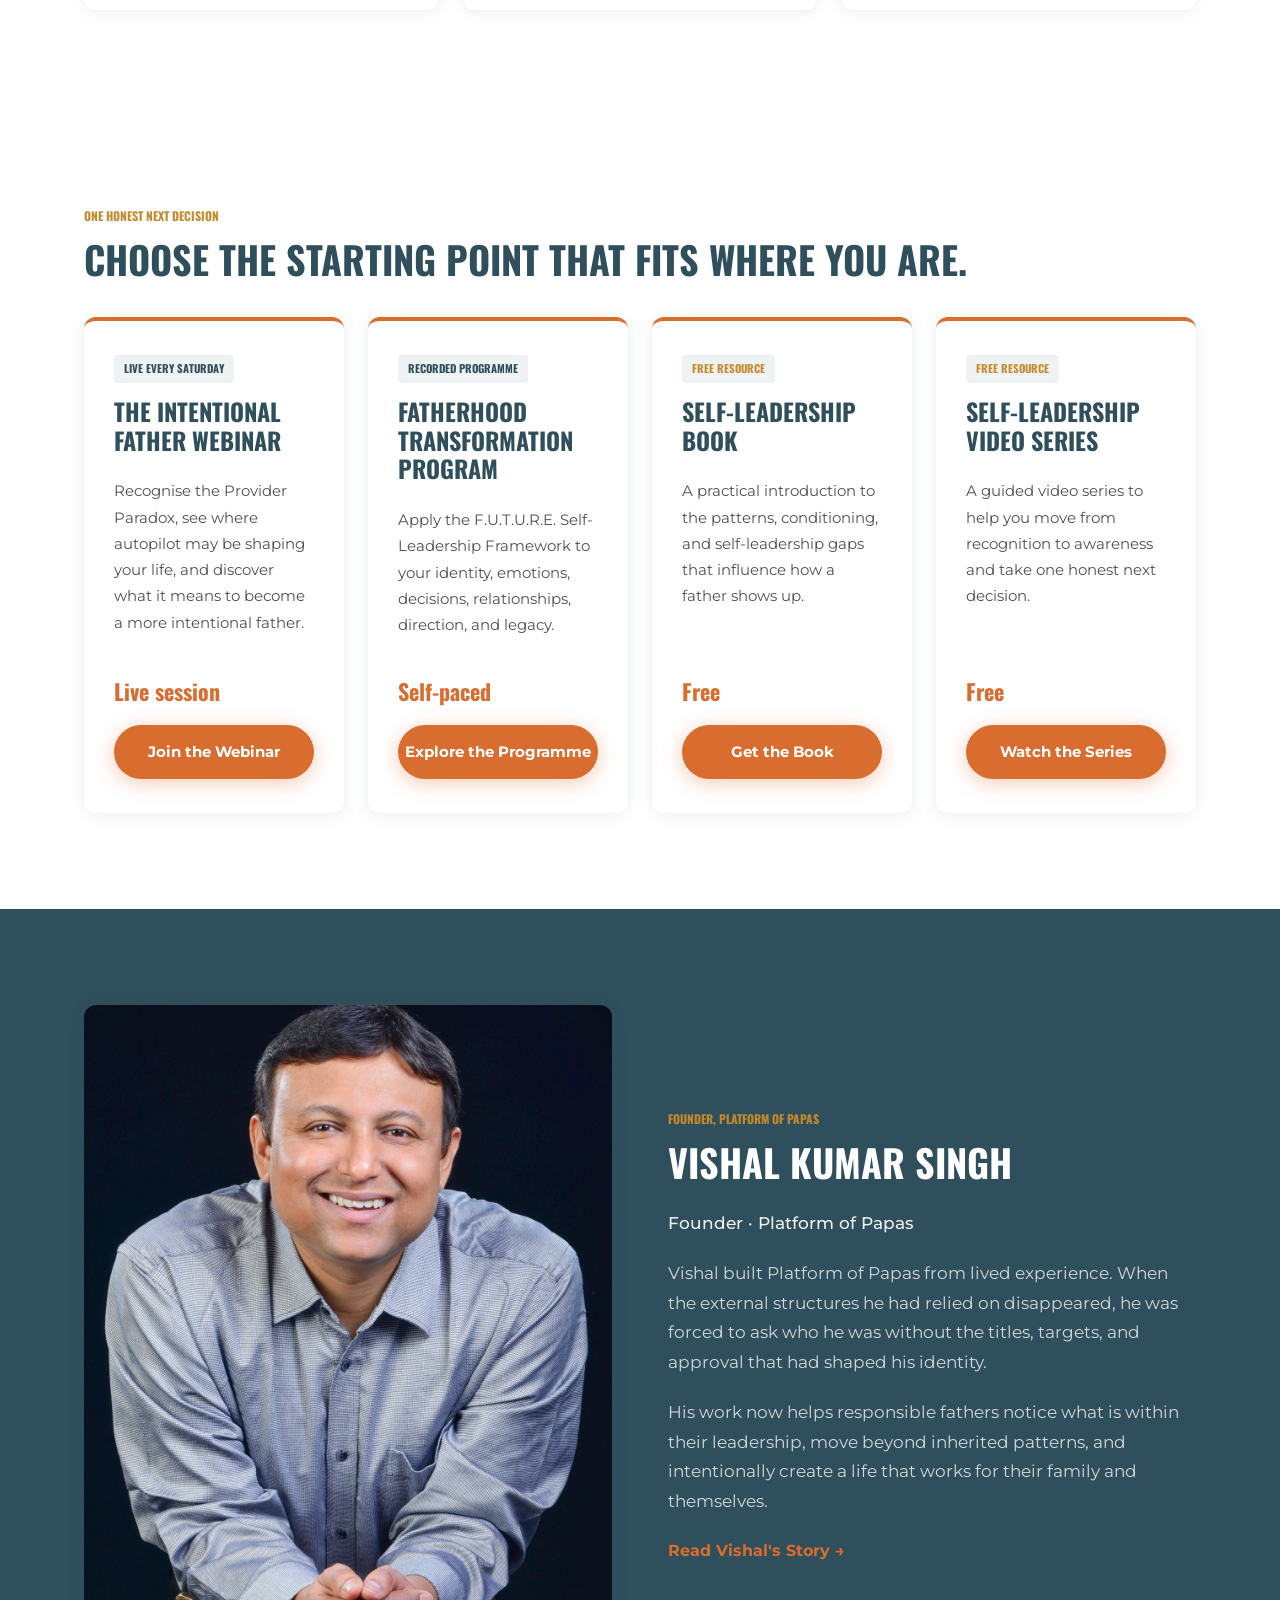
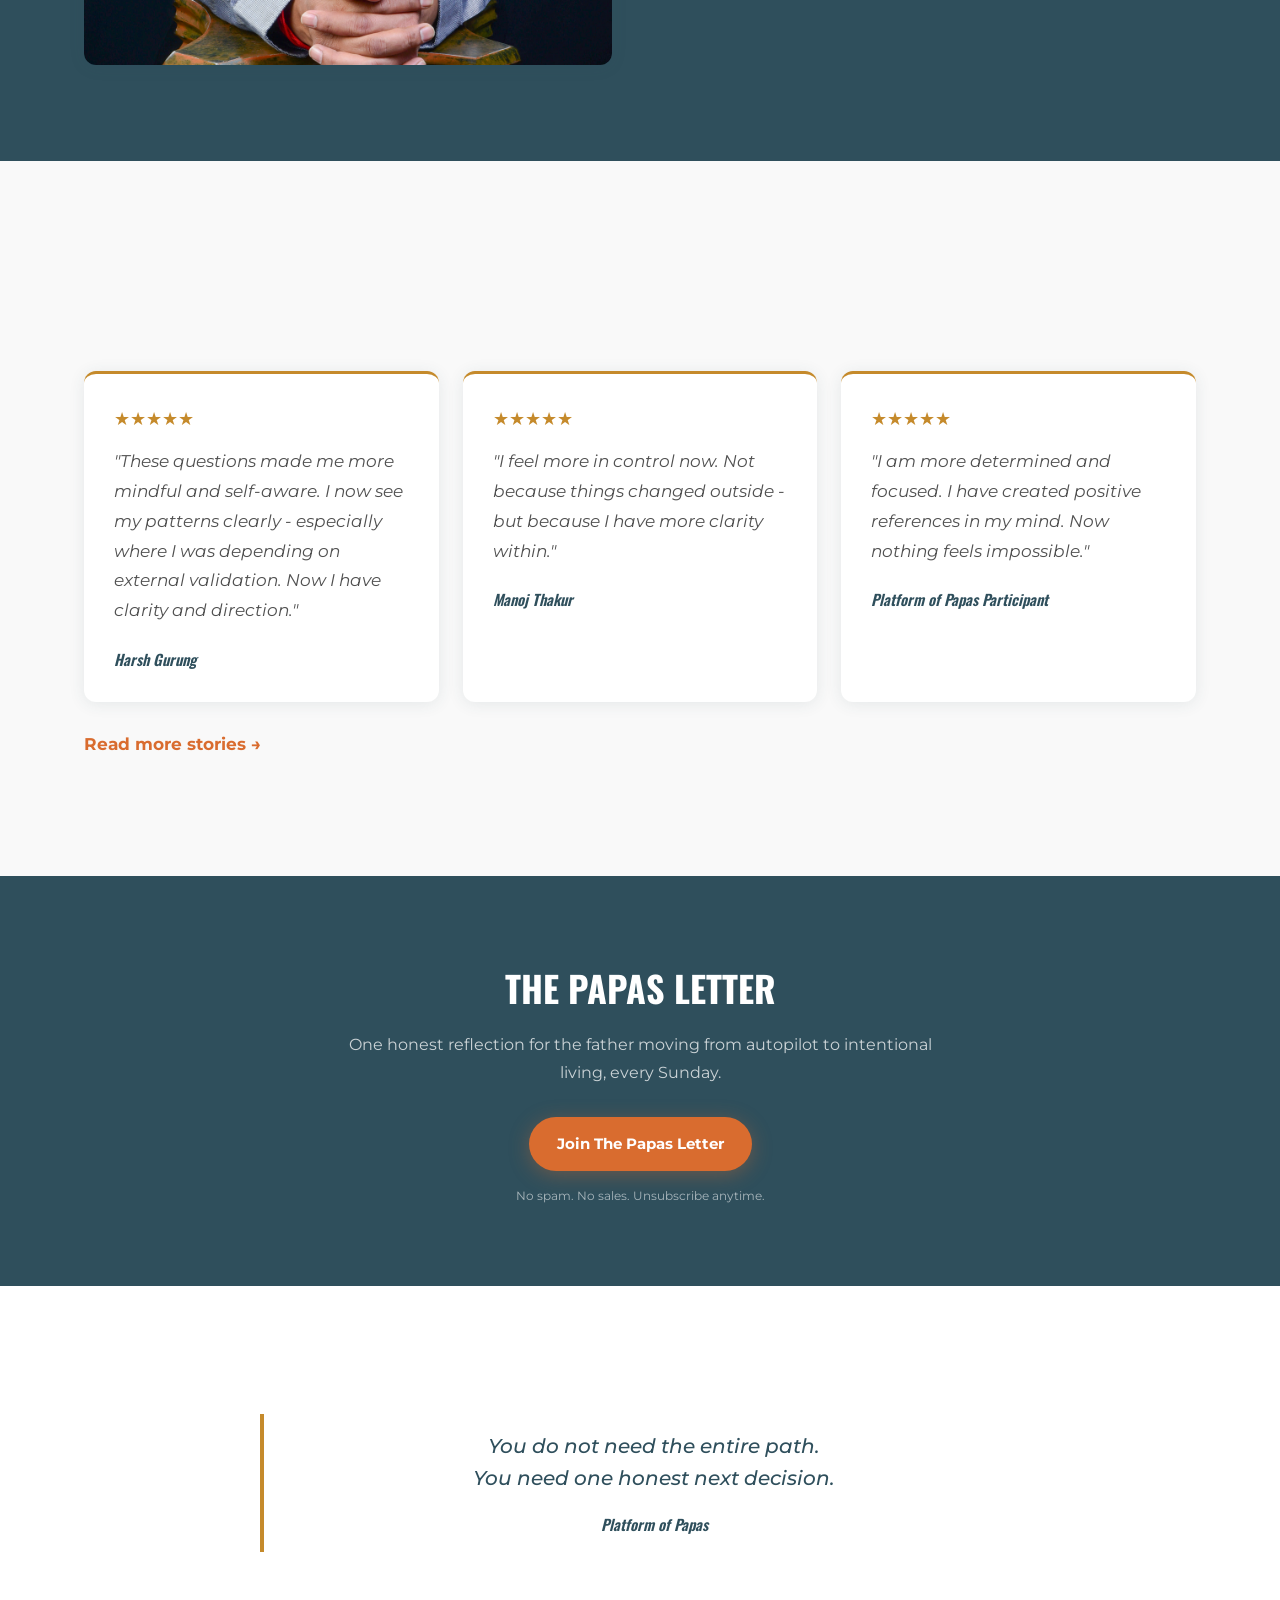
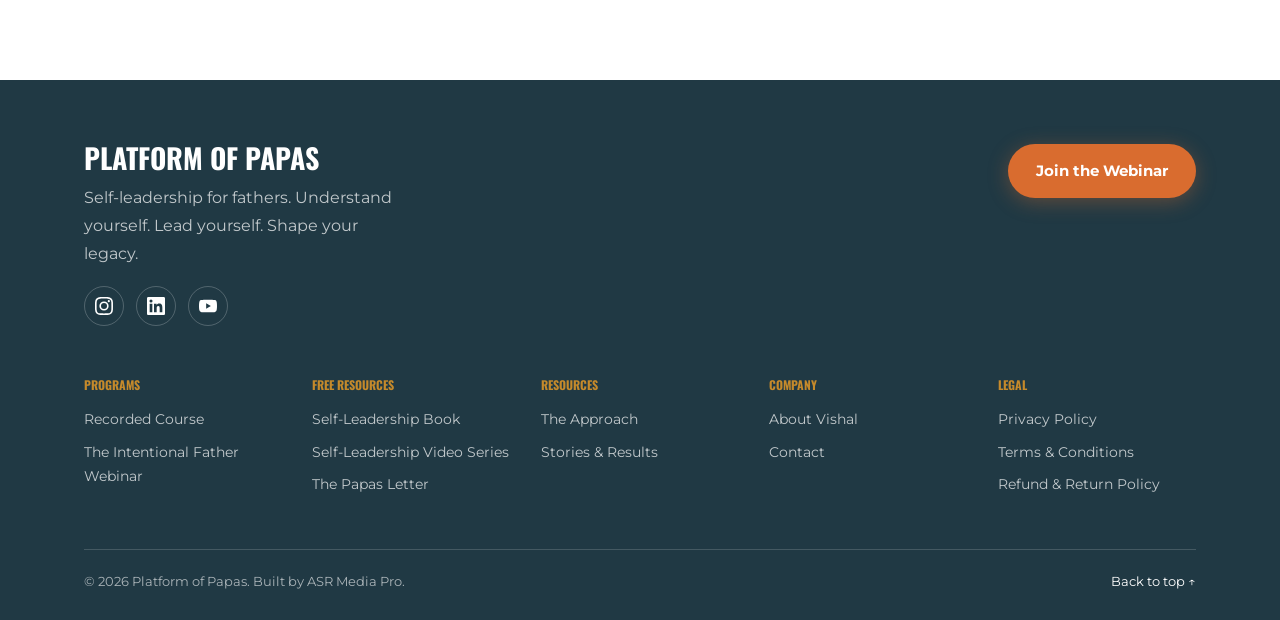
==== commit 1cc0b682: "Rewrite site around self-leadership messaging" ====
--- a/index.html
+++ b/index.html
@@ -5,15 +5,15 @@
   <meta name="viewport" content="width=device-width, initial-scale=1.0">
   
   <title>Platform of Papas - Self-Leadership for Fathers</title>
-  <meta name="description" content="Self-leadership for fathers who want clearer decisions, emotional strength, authentic confidence, powerful presence, and meaningful direction.">
+  <meta name="description" content="Platform of Papas helps fathers understand themselves, lead themselves, and intentionally build a life that works for their family and themselves.">
   <meta property="og:title" content="Platform of Papas - Self-Leadership for Fathers">
-  <meta property="og:description" content="Self-leadership for fathers who want clearer decisions, emotional strength, authentic confidence, powerful presence, and meaningful direction.">
+  <meta property="og:description" content="Platform of Papas helps fathers understand themselves, lead themselves, and intentionally build a life that works for their family and themselves.">
   <meta property="og:image" content="./assets/og-image.svg">
   <meta property="og:url" content="/">
   <meta property="og:type" content="website">
   <link rel="preconnect" href="https://fonts.googleapis.com">
   <link rel="preconnect" href="https://fonts.gstatic.com" crossorigin>
-  <link rel="stylesheet" href="assets/site.css?v=20260803a">
+  <link rel="stylesheet" href="assets/site.css?v=20260826a">
 </head>
 <body>
   <a class="skip-link" href="#main-content">Skip to content</a>
@@ -25,10 +25,10 @@
     </a>
     <nav class="desktop-nav" aria-label="Primary navigation">
       <a class="nav-link is-active" href="./index.html">Home</a>
-      <div class="dropdown " data-dropdown style="--panel-width:280px">
+      <div class="dropdown " data-dropdown style="--panel-width:350px">
     <button class="dropdown-trigger" type="button" aria-haspopup="true" aria-expanded="false" aria-controls="dropdown-programs" data-dropdown-trigger>Programs<span class="chevron" aria-hidden="true"></span></button>
     <ul class="dropdown-panel" id="dropdown-programs" role="menu">
-      <li class="dropdown-label">Paid Programmes</li><li role="none"><a role="menuitem" href="https://lp.platformofpapas.com/fatherhood-transformation-program" target="_blank" rel="noopener noreferrer">Fatherhood Transformation Program</a></li><li role="none"><a role="menuitem" href="https://lp.platformofpapas.com/webinar-registration-lp-page" target="_blank" rel="noopener noreferrer">Conscious Fatherhood Webinar</a></li><li class="dropdown-label">Free Resource</li><li role="none"><a role="menuitem" href="./ebook/index.html">Free eBook</a></li>
+      <li class="dropdown-label">Paid Programmes</li><li role="none"><a role="menuitem" href="https://lp.platformofpapas.com/fatherhood-transformation-program" target="_blank" rel="noopener noreferrer">Fatherhood Transformation Program</a></li><li role="none"><a role="menuitem" href="https://lp.platformofpapas.com/webinar-registration-lp-page" target="_blank" rel="noopener noreferrer">The Intentional Father Webinar</a></li><li class="dropdown-label">Free Resources</li><li role="none"><a role="menuitem" href="https://lp.platformofpapas.com/ebook-optin" target="_blank" rel="noopener noreferrer">Self-Leadership Book</a></li><li role="none"><a role="menuitem" href="https://lp.platformofpapas.com/video-series-optin" target="_blank" rel="noopener noreferrer">Self-Leadership Video Series</a></li>
     </ul>
   </div>
       <div class="dropdown " data-dropdown style="--panel-width:240px">
@@ -53,8 +53,10 @@
     <a class="is-active" href="./index.html">Home</a>
     <div class="mobile-label">Programmes</div>
     <a href="https://lp.platformofpapas.com/fatherhood-transformation-program" target="_blank" rel="noopener noreferrer">Fatherhood Transformation Program</a>
-    <a href="https://lp.platformofpapas.com/webinar-registration-lp-page" target="_blank" rel="noopener noreferrer">Conscious Fatherhood Webinar</a>
-    <a href="./ebook/index.html">Free eBook</a>
+    <a href="https://lp.platformofpapas.com/webinar-registration-lp-page" target="_blank" rel="noopener noreferrer">The Intentional Father Webinar</a>
+    <div class="mobile-label">Free Resources</div>
+    <a href="https://lp.platformofpapas.com/ebook-optin" target="_blank" rel="noopener noreferrer">Self-Leadership Book</a>
+    <a href="https://lp.platformofpapas.com/video-series-optin" target="_blank" rel="noopener noreferrer">Self-Leadership Video Series</a>
     <div class="mobile-label">Learn</div>
     <a href="./approach/index.html">The Approach</a>
     <a href="./stories/index.html">Stories & Results</a>
@@ -70,86 +72,107 @@
   <div class="container hero-grid">
     <div class="hero-copy reveal">
       <span class="eyebrow">Self-leadership for fathers</span>
-      <h1>Awaken the leader in you.</h1>
-      <p>Learn to lead yourself - so you can take back control of your inner world, step into your power, and become the man you know you are capable of becoming.</p>
-      <div class="hero-actions"><a class="btn-primary" href="https://lp.platformofpapas.com/webinar-registration-lp-page" target="_blank" rel="noopener noreferrer">Join the Webinar</a> <a class="btn-secondary" href="#programs">Explore the Programs</a></div>
+      <h1>Be more than a provider.</h1>
+      <p>You worked hard to give your family a better life. Now learn to lead yourself well enough that success does not cost you the life and relationships you are working so hard to create.</p>
+      <div class="hero-actions"><a class="btn-primary" href="https://lp.platformofpapas.com/webinar-registration-lp-page" target="_blank" rel="noopener noreferrer">Join The Intentional Father Webinar</a> <a class="btn-secondary" href="#programs">Explore Your Starting Points</a></div>
     </div>
     <div class="hero-media wide reveal"><img src="./Images/pops-hero-family-generated.png" alt="A father sharing a present moment with his child"></div>
   </div>
 </section>
   <section class="proof-bar" aria-label="Platform of Papas proof points">
   <div class="container proof-bar-inner">
-    <div class="proof-item reveal"><strong data-count-to="100" data-count-suffix="+">100+</strong><span>Fathers supported</span></div><div class="proof-item reveal"><strong data-count-to="9" data-count-suffix="">9</strong><span>Practical self-leadership skills</span></div><div class="proof-item reveal"><strong data-count-to="3" data-count-suffix="">3</strong><span>Ways to begin</span></div><div class="proof-item reveal"><strong data-count-to="1" data-count-suffix="">1</strong><span>Life - consciously led</span></div>
+    <div class="proof-item reveal"><strong data-count-to="100" data-count-suffix="+">100+</strong><span>Fathers supported</span></div><div class="proof-item reveal"><strong data-count-to="6" data-count-suffix="">6</strong><span>F.U.T.U.R.E. framework steps</span></div><div class="proof-item reveal"><strong data-count-to="4" data-count-suffix="">4</strong><span>Life arenas brought into alignment</span></div><div class="proof-item reveal"><strong data-count-to="1" data-count-suffix="">1</strong><span>Honest next decision</span></div>
   </div>
 </section>
   <section class="section  ">
   <div class="container">
-    <h2 class="reveal">You can be responsible and still live reactively.</h2>
+    <span class="eyebrow reveal">The Provider Paradox</span>
+    <h2 class="reveal">You can be doing everything for your family while unintentionally doing less with them.</h2>
     <div class="two-col">
       <div class="prose reveal">
-        <p>You meet your obligations. You keep moving. You handle what needs to be handled. Yet your mind may never completely switch off, important decisions become exhausting, and the rhythm of your life is shaped by urgency rather than intention.</p>
-        <p>External capability does not automatically create internal direction. Responsibility alone does not teach you how to regulate pressure, trust yourself, or choose the life you genuinely want.</p>
+        <p>You provide because you love them. You carry responsibility because it matters. But work can follow you home long after the workday ends. Your body arrives while your attention remains in meetings, targets, problems, and tomorrow.</p>
+        <p>Your family may be your priority and still receive whatever energy remains after everything else has taken its share. That does not mean your intention is wrong. Your definition of responsibility may simply be incomplete.</p>
       </div>
       <div class="prose reveal">
         <ul class="truth-list">
-          <li><span class="list-icon">&bull;</span><span>Your mind keeps replaying conversations and possible outcomes.</span></li>
-          <li><span class="list-icon">&bull;</span><span>You wait for certainty before making decisions that matter.</span></li>
-          <li><span class="list-icon">&bull;</span><span>Pressure appears as irritation, withdrawal, overthinking, or emotional shutdown.</span></li>
-          <li><span class="list-icon">&bull;</span><span>You are active throughout the day, but not always present in your own life.</span></li>
+          <li><span class="list-icon">&bull;</span><span>You solve other people's problems all day and come home with little left for the people you love.</span></li>
+          <li><span class="list-icon">&bull;</span><span>Pressure becomes irritation, defensiveness, withdrawal, or another evening on your phone.</span></li>
+          <li><span class="list-icon">&bull;</span><span>Your marriage works operationally, but conversations increasingly feel like logistics.</span></li>
+          <li><span class="list-icon">&bull;</span><span>You know who you are professionally, but wonder who you are beneath all your roles.</span></li>
         </ul>
       </div>
     </div>
-    <blockquote class="pullquote reveal">A more powerful life begins when a man learns to lead himself.</blockquote>
+    <blockquote class="pullquote reveal">Providing for your family is an expression of love. But providing cannot become a substitute for connection.</blockquote>
   </div>
 </section>
   <section class="section tint ">
   <div class="container">
-    <h2 class="reveal">Not parenting advice. Self-leadership.</h2>
-    <p class="lead prose reveal">Platform of Papas is a practical self-leadership system created specifically for men who are also fathers.</p>
+    <span class="eyebrow reveal">Redefining fatherhood</span>
+    <h2 class="reveal">Fatherhood is bigger than providing.</h2>
+    <p class="lead prose reveal">Platform of Papas does not reject the father who provides, protects, sacrifices, and fulfils his responsibilities. We expand that definition.</p>
     <div class="two-col">
       <div class="contrast-card reveal">
-        <h3>NOT this</h3>
+        <h3>The definition many of us inherited</h3>
         <ul class="check-list">
-          <li><span class="list-icon no">x</span><span>Parenting tips or marriage counselling</span></li>
-          <li><span class="list-icon no">x</span><span>Motivation, productivity coaching, or corporate leadership training</span></li>
-          <li><span class="list-icon no">x</span><span>A louder, harder, or more dominant personality</span></li>
-          <li><span class="list-icon no">x</span><span>Control over your spouse, children, or anyone around you</span></li>
+          <li><span class="list-icon">&bull;</span><span>Earn enough to give the family security and opportunity</span></li>
+          <li><span class="list-icon">&bull;</span><span>Protect them, solve problems, and carry the pressure</span></li>
+          <li><span class="list-icon">&bull;</span><span>Sacrifice quietly and keep moving</span></li>
+          <li><span class="list-icon">&bull;</span><span>Judge responsibility mainly by what you provide</span></li>
         </ul>
       </div>
       <div class="contrast-card reveal">
-        <h3>THIS work</h3>
+        <h3>The definition we are building</h3>
         <ul class="check-list">
-          <li><span class="list-icon">&#10003;</span><span>Self-awareness and emotional regulation under pressure</span></li>
-          <li><span class="list-icon">&#10003;</span><span>Clear decisions built on values and self-trust</span></li>
-          <li><span class="list-icon">&#10003;</span><span>Conscious communication, boundaries, and courageous action</span></li>
-          <li><span class="list-icon">&#10003;</span><span>Authenticity, purpose, and a life created intentionally</span></li>
+          <li><span class="list-icon">&#10003;</span><span>Provide while remaining present and emotionally available</span></li>
+          <li><span class="list-icon">&#10003;</span><span>Take responsibility for your reactions, attention, health, and choices</span></li>
+          <li><span class="list-icon">&#10003;</span><span>Lead yourself before trying to control circumstances or other people</span></li>
+          <li><span class="list-icon">&#10003;</span><span>Intentionally create a life that works for your family and yourself</span></li>
         </ul>
       </div>
     </div>
+    <blockquote class="pullquote reveal">The father your child experiences is shaped by the man you are becoming.</blockquote>
   </div>
 </section>
   <section class="section  ">
   <div class="container">
-    <span class="eyebrow reveal">Find your starting point</span>
-    <h2 class="reveal">Start where you are. Build the capacity to go further.</h2>
+    <span class="eyebrow reveal">The Self-Led Father</span>
+    <h2 class="reveal">Understand yourself. Lead yourself. Shape your legacy.</h2>
+    <p class="lead prose reveal">Fatherhood is the context. Self-leadership is the work. A meaningful and intentional life is the outcome.</p>
+    <div class="feature-grid">
+      <article class="feature-card reveal"><div class="feature-icon" aria-hidden="true">01</div><h3>Understand yourself</h3><p>Recognise the emotions, triggers, conditioning, pressure, fear, and patterns shaping your behaviour before they take over.</p></article>
+      <article class="feature-card reveal"><div class="feature-icon" aria-hidden="true">02</div><h3>Lead yourself</h3><p>Pause, respond, decide, communicate, set boundaries, take responsibility, and act from your values.</p></article>
+      <article class="feature-card reveal"><div class="feature-icon" aria-hidden="true">03</div><h3>Shape your legacy</h3><p>Build a life of presence, relationships, meaning, and conscious choices that your child can experience and learn from now.</p></article>
+    </div>
+  </div>
+</section>
+  <section class="section  ">
+  <div class="container">
+    <span class="eyebrow reveal">One honest next decision</span>
+    <h2 class="reveal">Choose the starting point that fits where you are.</h2>
     <div id="programs"><div class="program-grid"><article class="program-card reveal">
         <span class="tag ">LIVE EVERY SATURDAY</span>
-        <h3>Conscious Fatherhood Webinar</h3>
-        <p>A live introduction to self-leadership for fathers. Understand the inner skills that help you meet pressure with clarity, awareness, and choice.</p>
+        <h3>The Intentional Father Webinar</h3>
+        <p>Recognise the Provider Paradox, see where autopilot may be shaping your life, and discover what it means to become a more intentional father.</p>
         <div class="price">Live session</div>
         <a class="btn-primary" href="https://lp.platformofpapas.com/webinar-registration-lp-page" target="_blank" rel="noopener noreferrer">Join the Webinar</a>
       </article><article class="program-card reveal">
-        <span class="tag ">RECORDED COURSE</span>
+        <span class="tag ">RECORDED PROGRAMME</span>
         <h3>Fatherhood Transformation Program</h3>
-        <p>Build self-awareness, emotional regulation, authentic confidence, conscious communication, and meaningful direction at your own pace.</p>
+        <p>Apply the F.U.T.U.R.E. Self-Leadership Framework to your identity, emotions, decisions, relationships, direction, and legacy.</p>
         <div class="price">Self-paced</div>
-        <a class="btn-primary" href="https://lp.platformofpapas.com/fatherhood-transformation-program" target="_blank" rel="noopener noreferrer">Explore the Course</a>
+        <a class="btn-primary" href="https://lp.platformofpapas.com/fatherhood-transformation-program" target="_blank" rel="noopener noreferrer">Explore the Programme</a>
       </article><article class="program-card reveal">
-        <span class="tag ">FREE RESOURCE</span>
-        <h3>Free eBook</h3>
-        <p>A practical first step for the father who wants to understand his patterns, trust himself more deeply, and live with greater intention.</p>
+        <span class="tag gold">FREE RESOURCE</span>
+        <h3>Self-Leadership Book</h3>
+        <p>A practical introduction to the patterns, conditioning, and self-leadership gaps that influence how a father shows up.</p>
         <div class="price">Free</div>
-        <a class="btn-primary" href="./ebook/index.html">Get the Free eBook</a>
+        <a class="btn-primary" href="https://lp.platformofpapas.com/ebook-optin" target="_blank" rel="noopener noreferrer">Get the Book</a>
+      </article><article class="program-card reveal">
+        <span class="tag gold">FREE RESOURCE</span>
+        <h3>Self-Leadership Video Series</h3>
+        <p>A guided video series to help you move from recognition to awareness and take one honest next decision.</p>
+        <div class="price">Free</div>
+        <a class="btn-primary" href="https://lp.platformofpapas.com/video-series-optin" target="_blank" rel="noopener noreferrer">Watch the Series</a>
       </article></div></div>
   </div>
 </section>
@@ -160,9 +183,9 @@
       <div class="reveal">
         <span class="eyebrow">Founder, Platform of Papas</span>
         <h2>Vishal Kumar Singh</h2>
-        <p class="lead">Self-leadership for fathers</p>
+        <p class="lead">Founder &middot; Platform of Papas</p>
         <p>Vishal built Platform of Papas from lived experience. When the external structures he had relied on disappeared, he was forced to ask who he was without the titles, targets, and approval that had shaped his identity.</p>
-        <p>His work now helps fathers develop the inner skills to meet pressure, trust themselves, and create a life that feels genuinely their own.</p>
+        <p>His work now helps responsible fathers notice what is within their leadership, move beyond inherited patterns, and intentionally create a life that works for their family and themselves.</p>
         <a class="text-link" href="./about/index.html">Read Vishal's Story &rarr;</a>
       </div>
     </div>
@@ -171,7 +194,7 @@
   <section class="section off ">
   <div class="container">
     <span class="eyebrow reveal">What fathers say</span>
-    <h2 class="reveal">What changes when a father learns to lead himself.</h2>
+    <h2 class="reveal">What changes when autopilot becomes awareness and choice.</h2>
     <div class="testimonial-grid "><article class="testimonial-card reveal">
     <blockquote>
       <div class="testimonial-stars" aria-label="Five stars">&#9733;&#9733;&#9733;&#9733;&#9733;</div>
@@ -196,14 +219,14 @@
   <section class="newsletter-strip">
   <div class="container">
     <h2 class="reveal">The Papas Letter</h2>
-    <p class="reveal">One grounded insight on clarity, confidence, presence, and intentional living every Sunday.</p>
+    <p class="reveal">One honest reflection for the father moving from autopilot to intentional living, every Sunday.</p>
     <button class="btn-primary newsletter-modal-cta reveal" type="button" data-modal-open aria-haspopup="dialog" aria-controls="ghlModal">Join The Papas Letter</button>
     <p class="newsletter-privacy reveal">No spam. No sales. Unsubscribe anytime.</p>
   </div>
 </section>
   <section class="section  center">
   <div class="container">
-    <blockquote class="pullquote centered reveal">Awaken the leader in you.<br>Better within yourself. More present with others. More intentional with your life.<br><cite class="testimonial-name">Platform of Papas</cite></blockquote>
+    <blockquote class="pullquote centered reveal">You do not need the entire path.<br>You need one honest next decision.<br><cite class="testimonial-name">Platform of Papas</cite></blockquote>
   </div>
 </section>
   <div class="ghl-modal-overlay" id="ghlModal" role="dialog" aria-modal="true" aria-labelledby="ghlModalTitle" aria-hidden="true">
@@ -211,7 +234,7 @@
       <button class="ghl-modal-close" id="ghlModalClose" type="button" aria-label="Close newsletter signup">&times;</button>
       <div class="ghl-modal-header">
         <h2 id="ghlModalTitle">Join The Papas Letter</h2>
-        <p>One grounded self-leadership insight for fathers, delivered every Sunday.</p>
+        <p>One honest reflection for fathers moving from autopilot to intentional living, delivered every Sunday.</p>
       </div>
       <div class="ghl-modal-form-scroll">
         <div id="ghlIframeLoading" class="ghl-loading" role="status">Loading form...</div>
@@ -225,7 +248,7 @@
     <div class="footer-top">
       <div class="footer-brand">
         <h2>PLATFORM OF PAPAS</h2>
-        <p>Self-leadership for fathers. Awaken the leader in you.</p>
+        <p>Self-leadership for fathers. Understand yourself. Lead yourself. Shape your legacy.</p>
         <div class="socials" aria-label="Social links">
           <a href="https://www.instagram.com/platformofpapas" target="_blank" rel="noopener noreferrer" aria-label="Instagram (opens in a new tab)">
             <svg viewBox="0 0 24 24" aria-hidden="true" focusable="false"><path d="M12 2.163c3.204 0 3.584.012 4.85.07 3.252.148 4.771 1.691 4.919 4.919.058 1.265.069 1.645.069 4.849 0 3.205-.012 3.584-.069 4.849-.149 3.225-1.664 4.771-4.919 4.919-1.266.058-1.644.07-4.85.07-3.204 0-3.584-.012-4.849-.07-3.26-.149-4.771-1.699-4.919-4.92-.058-1.265-.07-1.644-.07-4.849 0-3.204.013-3.583.07-4.849.149-3.227 1.664-4.771 4.919-4.919 1.266-.057 1.645-.069 4.849-.069zM12 0C8.741 0 8.333.014 7.053.072 2.695.272.273 2.69.073 7.052.014 8.333 0 8.741 0 12s.014 3.668.072 4.948c.2 4.358 2.618 6.78 6.98 6.98C8.333 23.986 8.741 24 12 24s3.668-.014 4.948-.072c4.354-.2 6.782-2.618 6.979-6.98C23.986 15.668 24 15.259 24 12s-.014-3.667-.072-4.947C23.732 2.699 21.311.272 16.949.072 15.668.014 15.259 0 12 0zm0 5.838A6.162 6.162 0 1 0 12 18.162 6.162 6.162 0 0 0 12 5.838zm0 10.162a4 4 0 1 1 0-8 4 4 0 0 1 0 8zm6.406-11.845a1.44 1.44 0 1 0 0 2.881 1.44 1.44 0 0 0 0-2.881z"/></svg>
@@ -244,14 +267,18 @@
       <div>
         <h3>Programs</h3>
         <a href="https://lp.platformofpapas.com/fatherhood-transformation-program" target="_blank" rel="noopener noreferrer">Recorded Course</a>
-        <a href="https://lp.platformofpapas.com/webinar-registration-lp-page" target="_blank" rel="noopener noreferrer">Live Webinar</a>
-        <a href="./ebook/index.html">Free eBook</a>
+        <a href="https://lp.platformofpapas.com/webinar-registration-lp-page" target="_blank" rel="noopener noreferrer">The Intentional Father Webinar</a>
+      </div>
+      <div>
+        <h3>Free Resources</h3>
+        <a href="https://lp.platformofpapas.com/ebook-optin" target="_blank" rel="noopener noreferrer">Self-Leadership Book</a>
+        <a href="https://lp.platformofpapas.com/video-series-optin" target="_blank" rel="noopener noreferrer">Self-Leadership Video Series</a>
+        <a href="./newsletter/index.html">The Papas Letter</a>
       </div>
       <div>
         <h3>Resources</h3>
         <a href="./approach/index.html">The Approach</a>
         <a href="./stories/index.html">Stories & Results</a>
-        <a href="./newsletter/index.html">The Papas Letter</a>
       </div>
       <div>
         <h3>Company</h3>
--- a/assets/site.css
+++ b/assets/site.css
@@ -820,7 +820,7 @@
 
 .program-grid {
   display: grid;
-  grid-template-columns: repeat(3, minmax(0, 1fr));
+  grid-template-columns: repeat(4, minmax(0, 1fr));
   gap: 24px;
   margin-top: 36px;
 }
@@ -1481,6 +1481,10 @@
   min-width: 0;
 }
 
+#programs {
+  scroll-margin-top: 120px;
+}
+
 .legal-section {
   padding: 0 0 42px;
   margin-bottom: 42px;
@@ -1592,7 +1596,7 @@
 
 .footer-links {
   display: grid;
-  grid-template-columns: repeat(4, minmax(120px, 1fr));
+  grid-template-columns: repeat(5, minmax(120px, 1fr));
   gap: 30px;
   margin-top: 48px;
 }
@@ -1704,7 +1708,10 @@
     grid-template-columns: repeat(2, minmax(0, 1fr));
   }
 
-  .program-grid,
+  .program-grid {
+    grid-template-columns: repeat(2, minmax(0, 1fr));
+  }
+
   .testimonial-grid,
   .testimonial-grid.two,
   .case-grid,
@@ -1754,6 +1761,10 @@
     padding: 0 16px;
   }
 
+  .program-grid {
+    grid-template-columns: 1fr;
+  }
+
   .brand-tagline {
     display: none;
   }
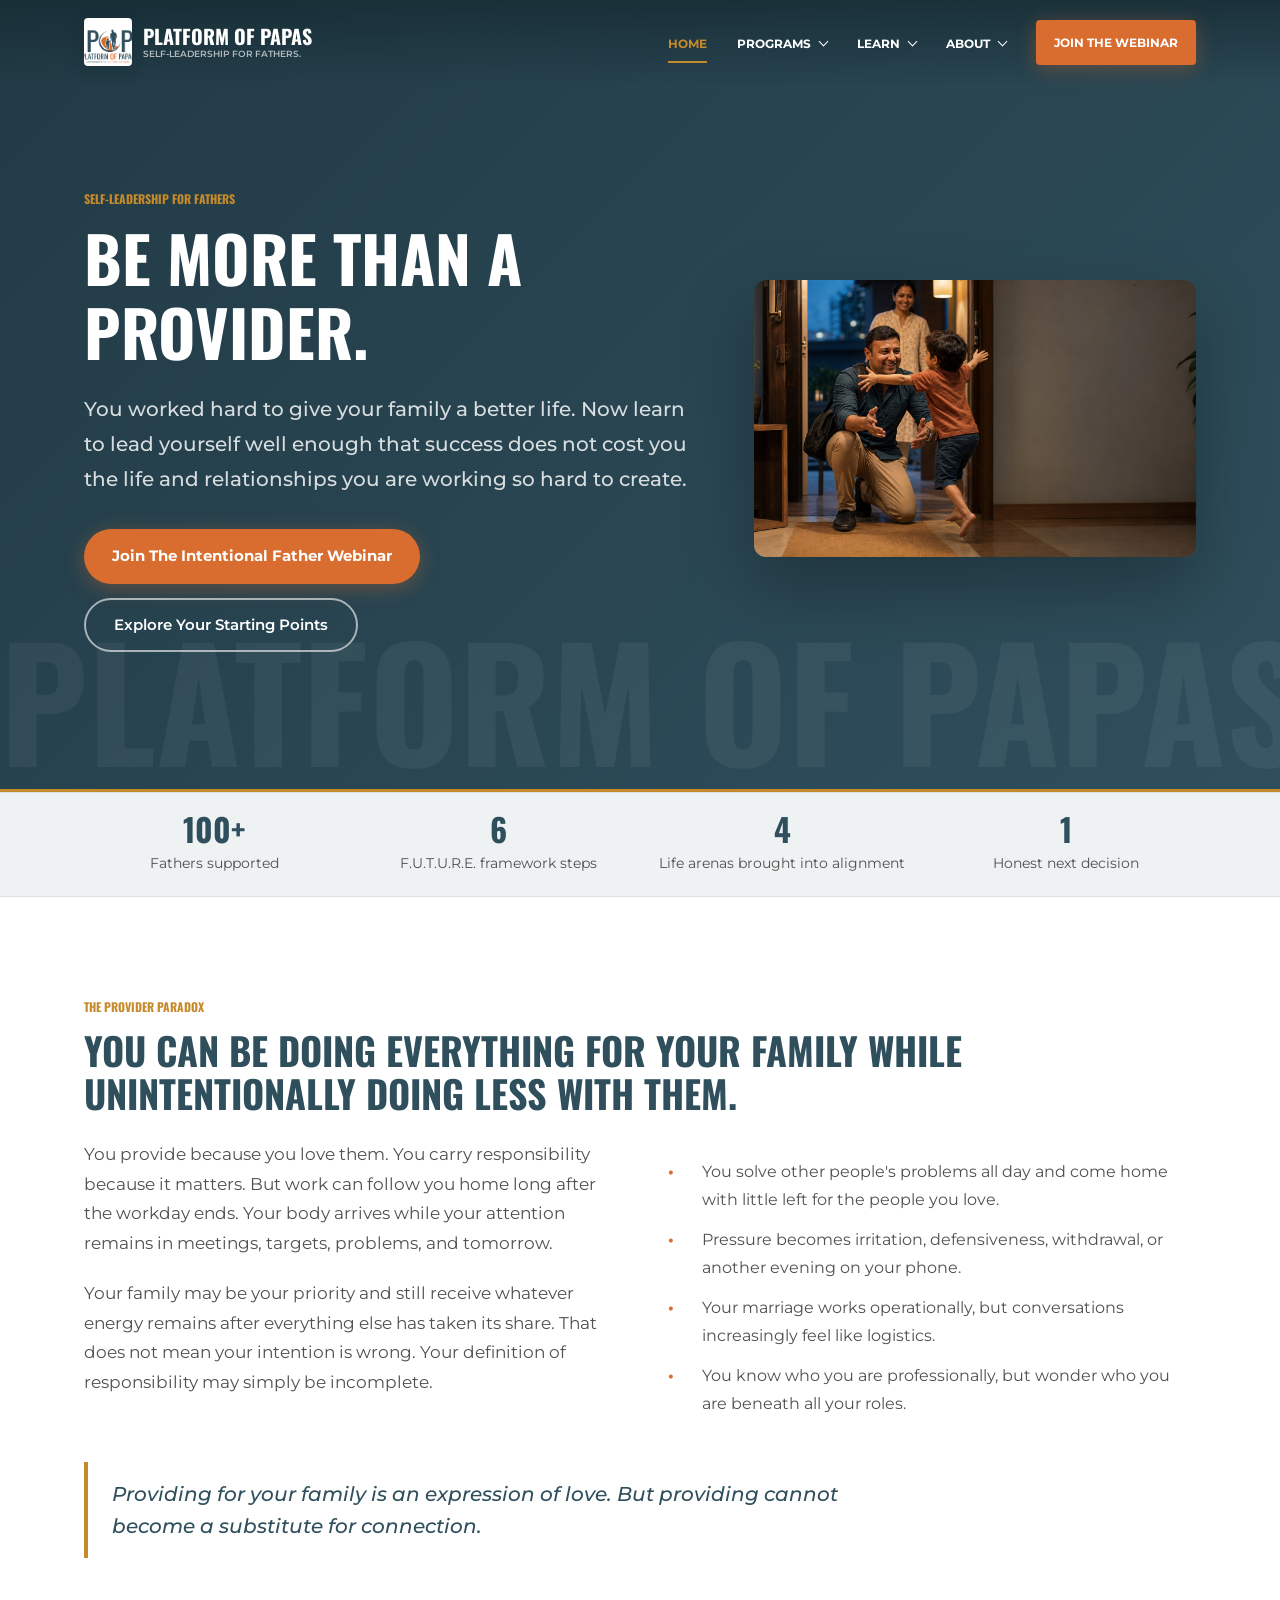
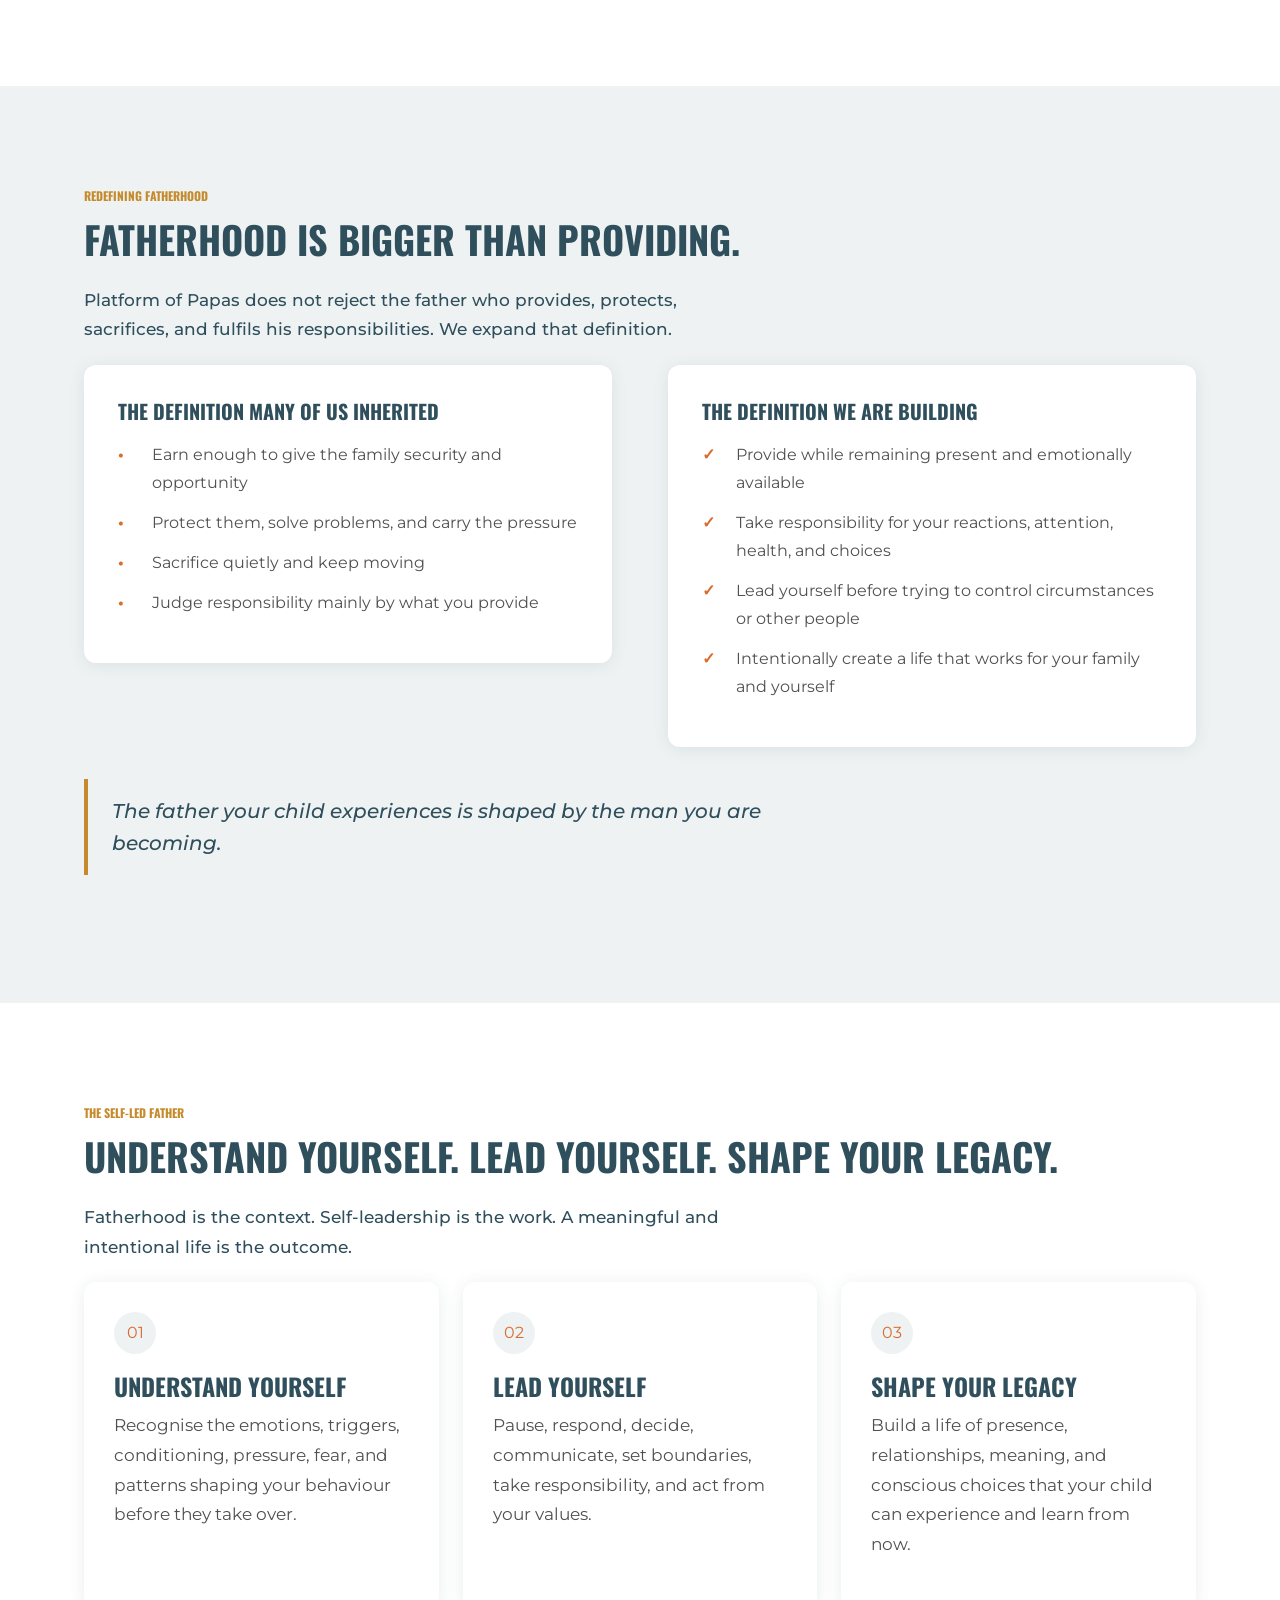
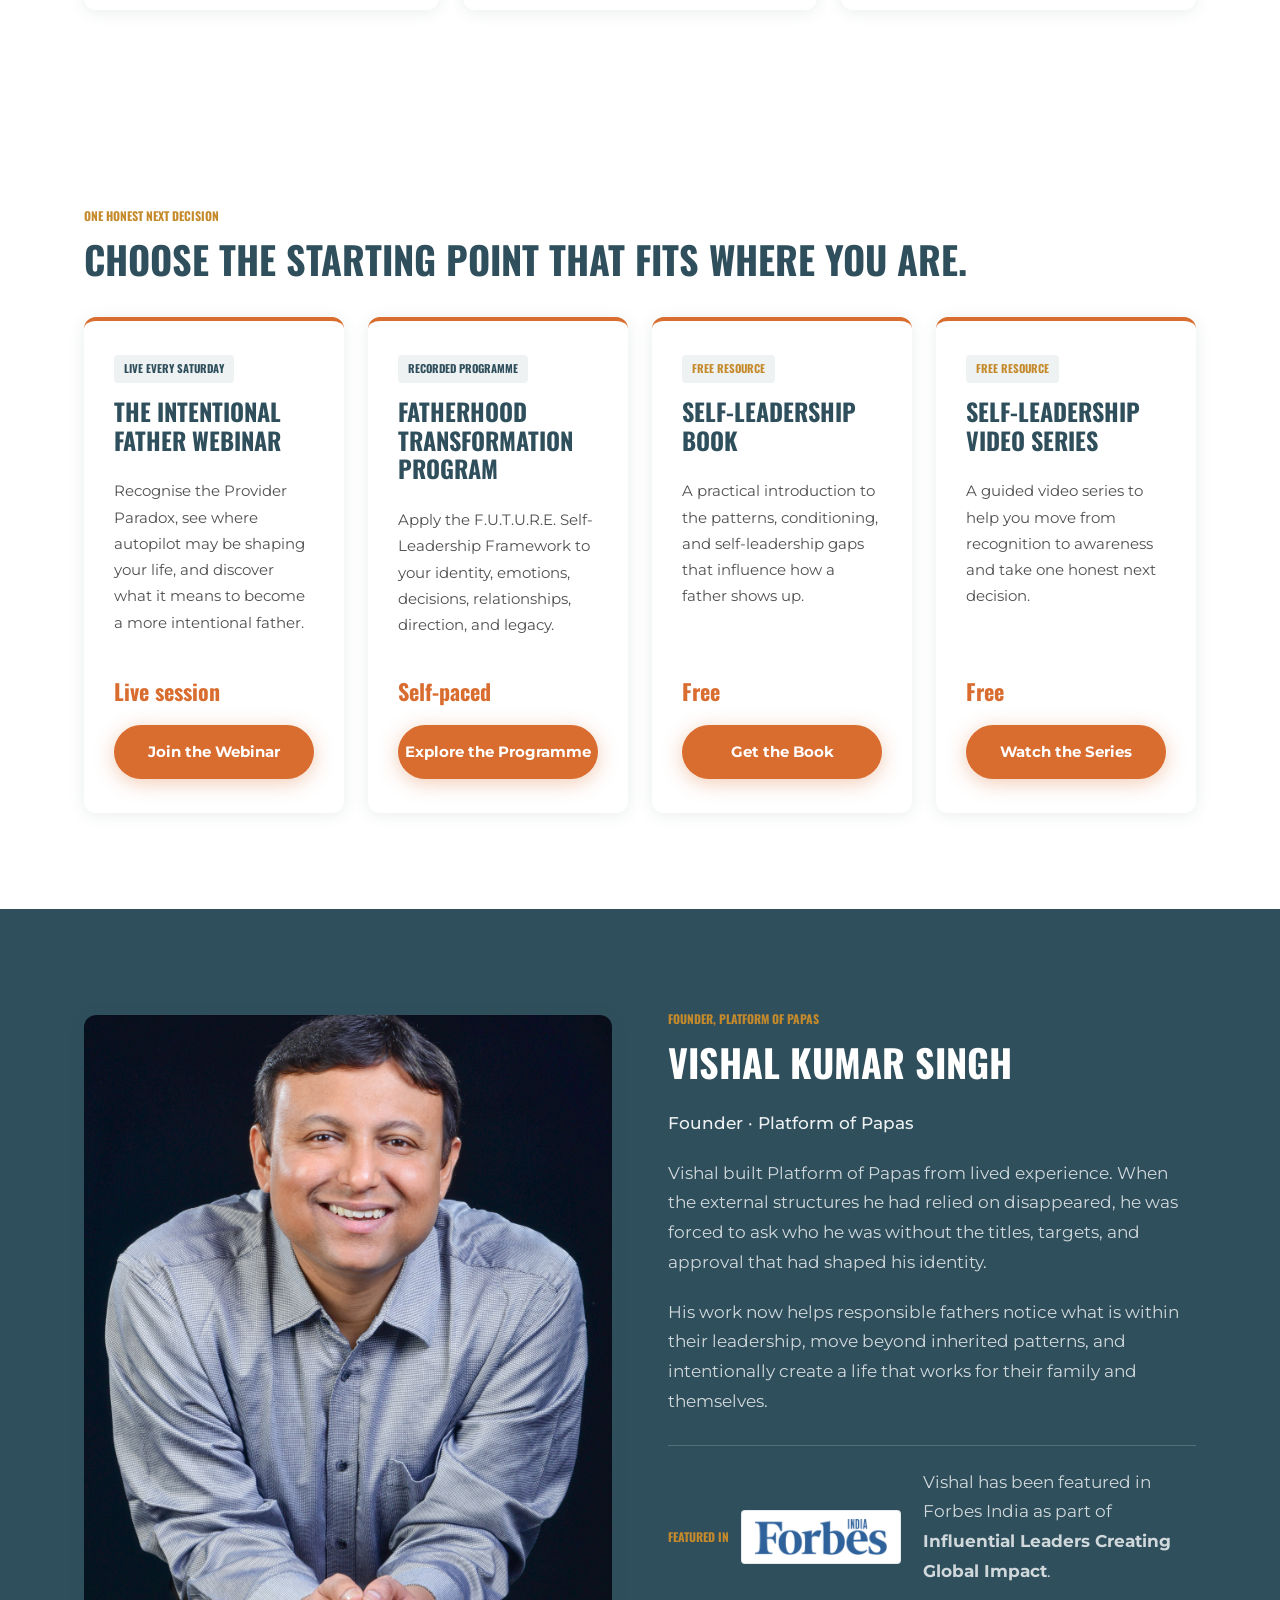
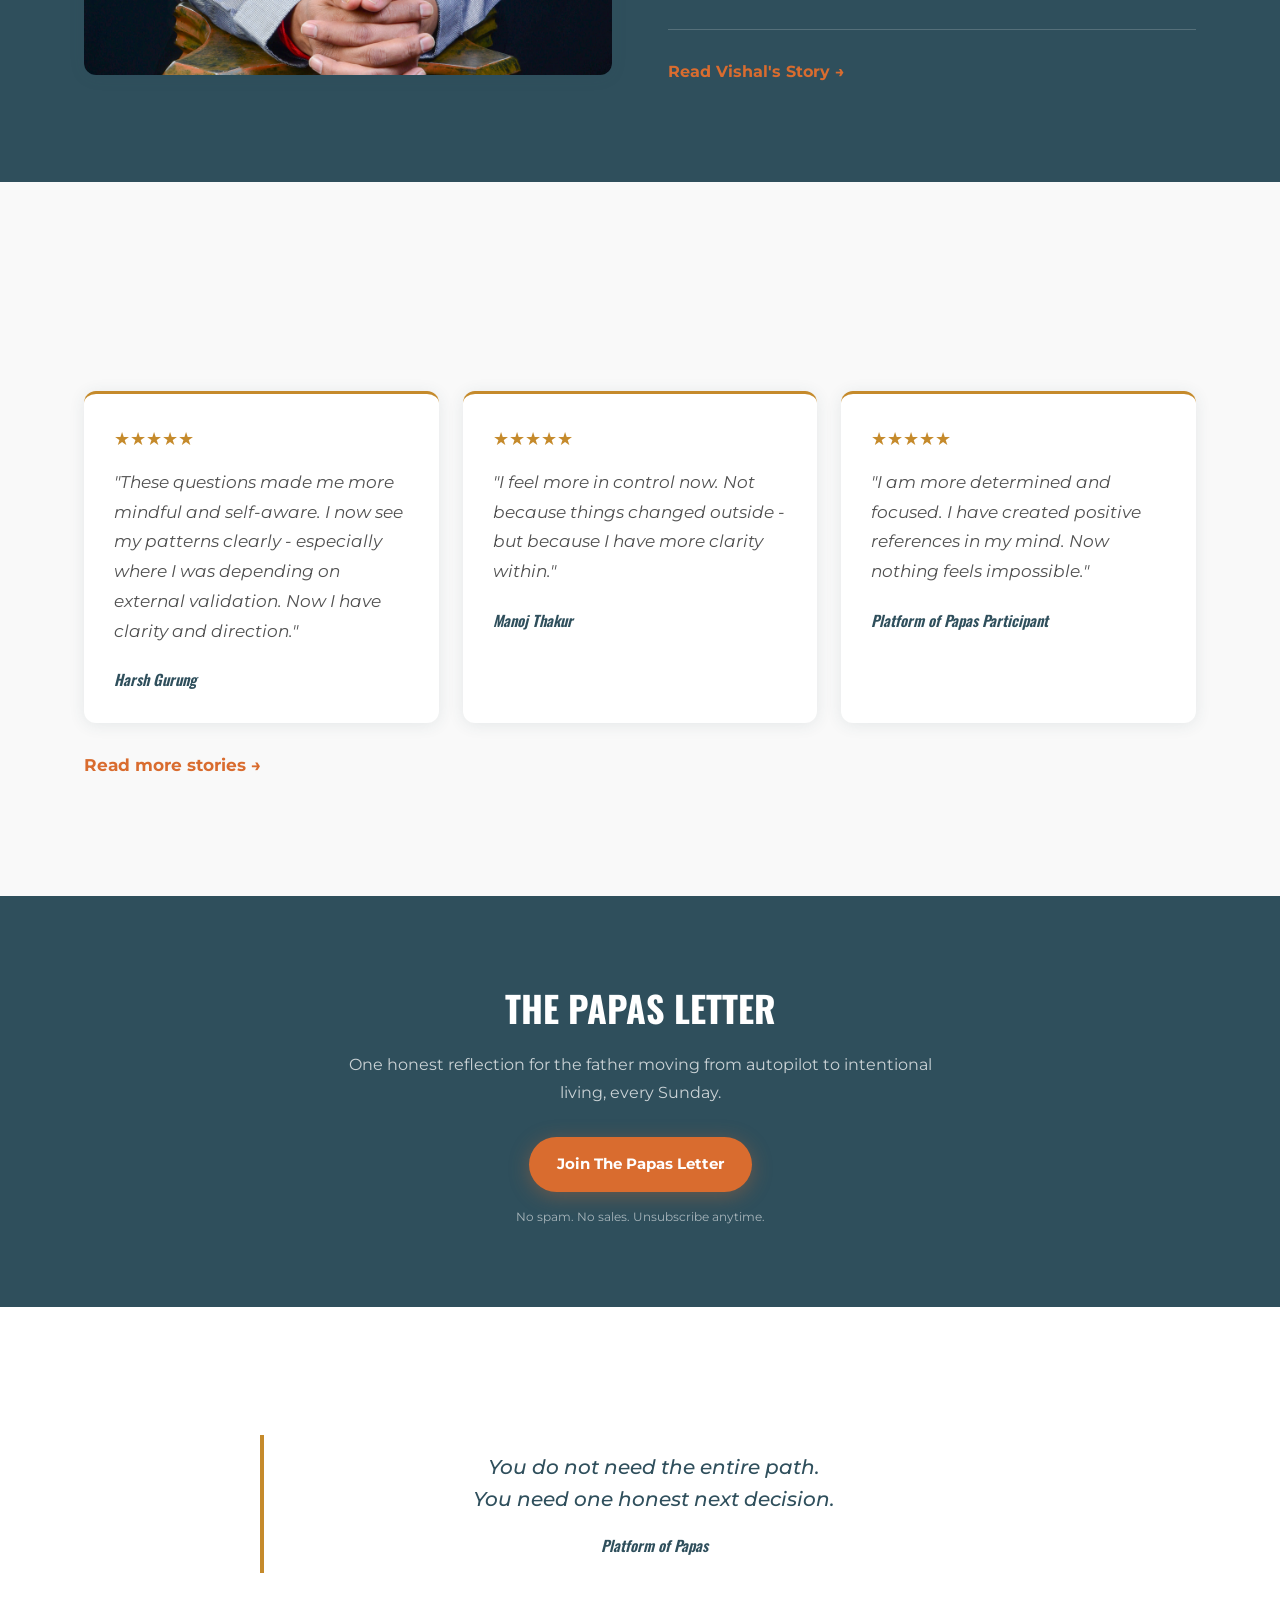
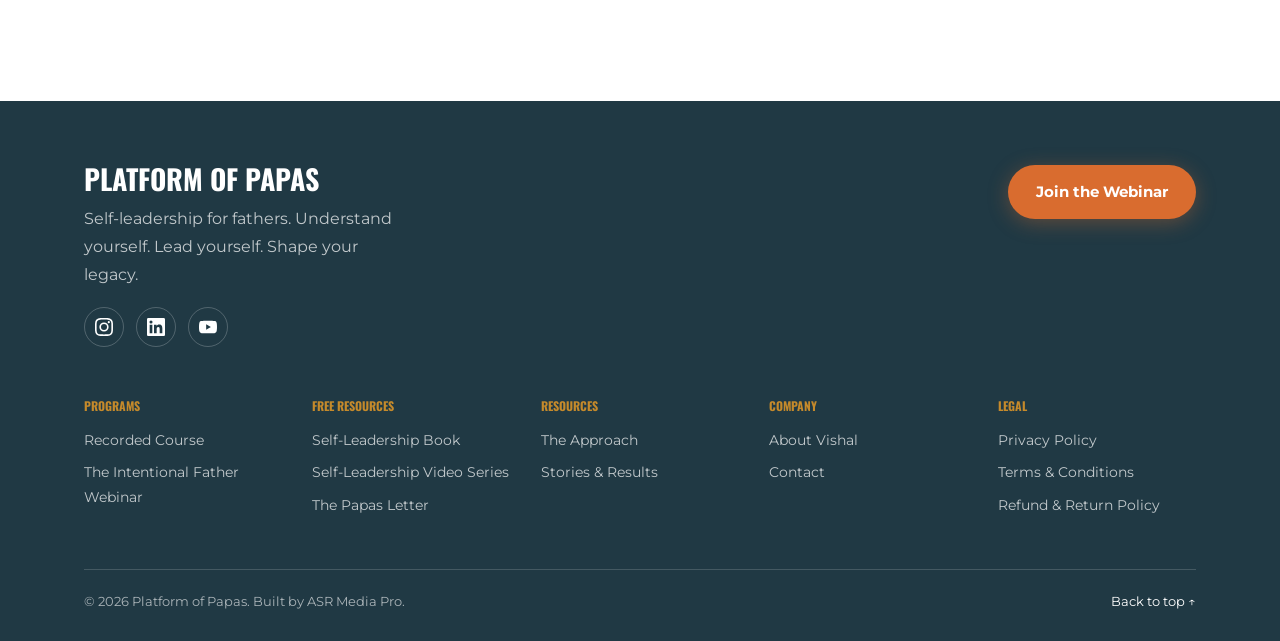
==== commit 6a150079: "Add Forbes India recognition for Vishal" ====
--- a/index.html
+++ b/index.html
@@ -13,7 +13,7 @@
   <meta property="og:type" content="website">
   <link rel="preconnect" href="https://fonts.googleapis.com">
   <link rel="preconnect" href="https://fonts.gstatic.com" crossorigin>
-  <link rel="stylesheet" href="assets/site.css?v=20260826a">
+  <link rel="stylesheet" href="assets/site.css?v=20260826c">
 </head>
 <body>
   <a class="skip-link" href="#main-content">Skip to content</a>
@@ -186,6 +186,13 @@
         <p class="lead">Founder &middot; Platform of Papas</p>
         <p>Vishal built Platform of Papas from lived experience. When the external structures he had relied on disappeared, he was forced to ask who he was without the titles, targets, and approval that had shaped his identity.</p>
         <p>His work now helps responsible fathers notice what is within their leadership, move beyond inherited patterns, and intentionally create a life that works for their family and themselves.</p>
+        <div class="forbes-recognition">
+          <div class="forbes-feature " aria-label="Featured in Forbes India">
+    <span class="forbes-feature-label">Featured in</span>
+    <span class="forbes-logo-wrap"><img src="./Images/forbes-india-logo.png" alt="Forbes India"></span>
+  </div>
+          <p>Vishal has been featured in Forbes India as part of <strong>Influential Leaders Creating Global Impact</strong>.</p>
+        </div>
         <a class="text-link" href="./about/index.html">Read Vishal's Story &rarr;</a>
       </div>
     </div>
--- a/assets/site.css
+++ b/assets/site.css
@@ -571,6 +571,67 @@
   justify-content: center;
 }
 
+.forbes-feature {
+  display: flex;
+  align-items: center;
+  gap: 12px;
+  width: fit-content;
+}
+
+.forbes-feature-label {
+  color: var(--color-gold);
+  font-family: var(--font-display);
+  font-size: 12px;
+  font-weight: 700;
+  line-height: 1;
+  text-transform: uppercase;
+}
+
+.forbes-logo-wrap {
+  display: inline-flex;
+  align-items: center;
+  justify-content: center;
+  min-height: 42px;
+  padding: 8px 13px;
+  border: 1px solid rgba(47, 79, 92, 0.12);
+  border-radius: var(--radius-sm);
+  background: var(--color-white);
+}
+
+.forbes-logo-wrap img {
+  display: block;
+  width: 132px;
+  height: auto;
+}
+
+.forbes-recognition {
+  display: grid;
+  grid-template-columns: auto minmax(0, 1fr);
+  align-items: center;
+  gap: 22px;
+  max-width: 760px;
+  margin: 28px 0;
+  padding: 22px 0;
+  border-top: 1px solid rgba(47, 79, 92, 0.14);
+  border-bottom: 1px solid rgba(47, 79, 92, 0.14);
+}
+
+.forbes-recognition .forbes-feature-label {
+  color: var(--color-slate);
+}
+
+.forbes-recognition p {
+  margin: 0;
+}
+
+.section.dark .forbes-recognition {
+  border-color: rgba(255, 255, 255, 0.18);
+}
+
+.section.dark .forbes-recognition .forbes-feature-label {
+  color: var(--color-gold);
+}
+
 .newsletter-modal-cta {
   min-width: 220px;
 }
@@ -1819,6 +1880,11 @@
     flex-direction: column;
   }
 
+  .forbes-recognition {
+    grid-template-columns: 1fr;
+    gap: 16px;
+  }
+
   .btn-primary,
   .btn-secondary {
     width: 100%;
